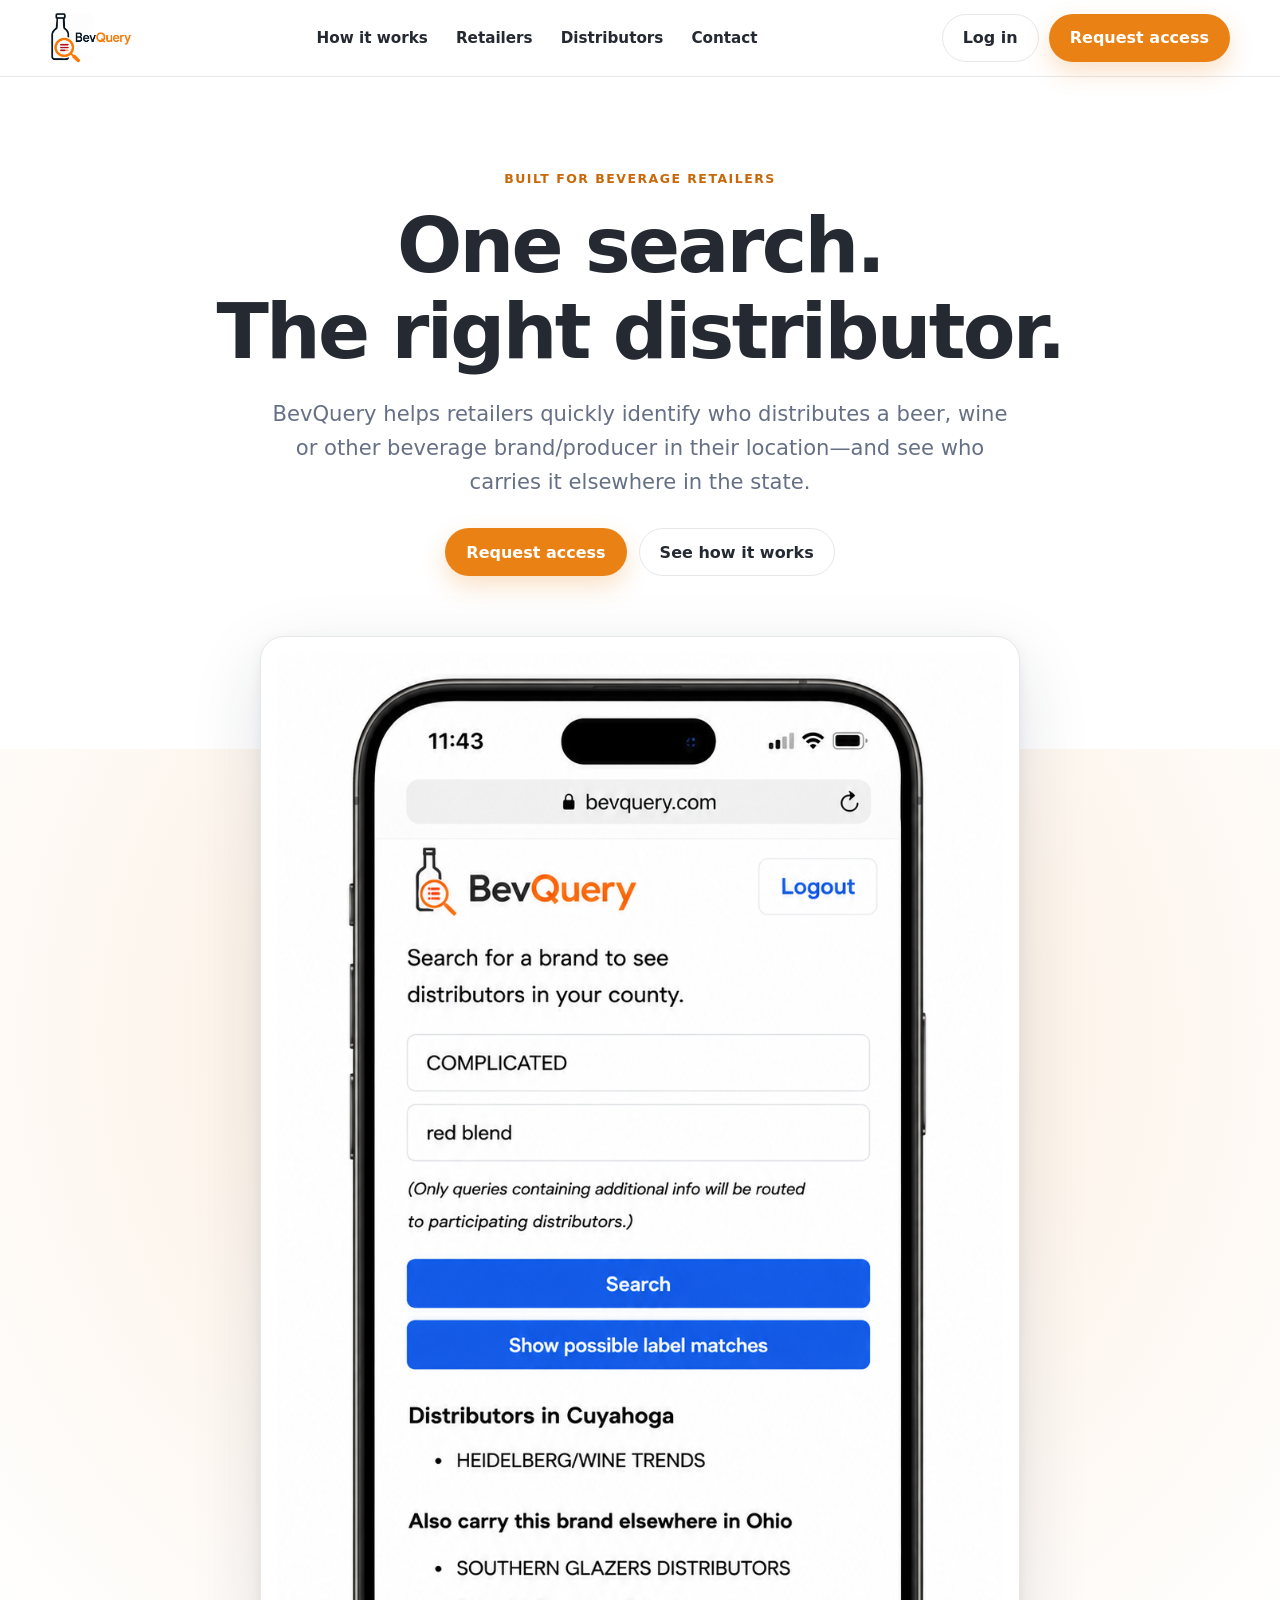
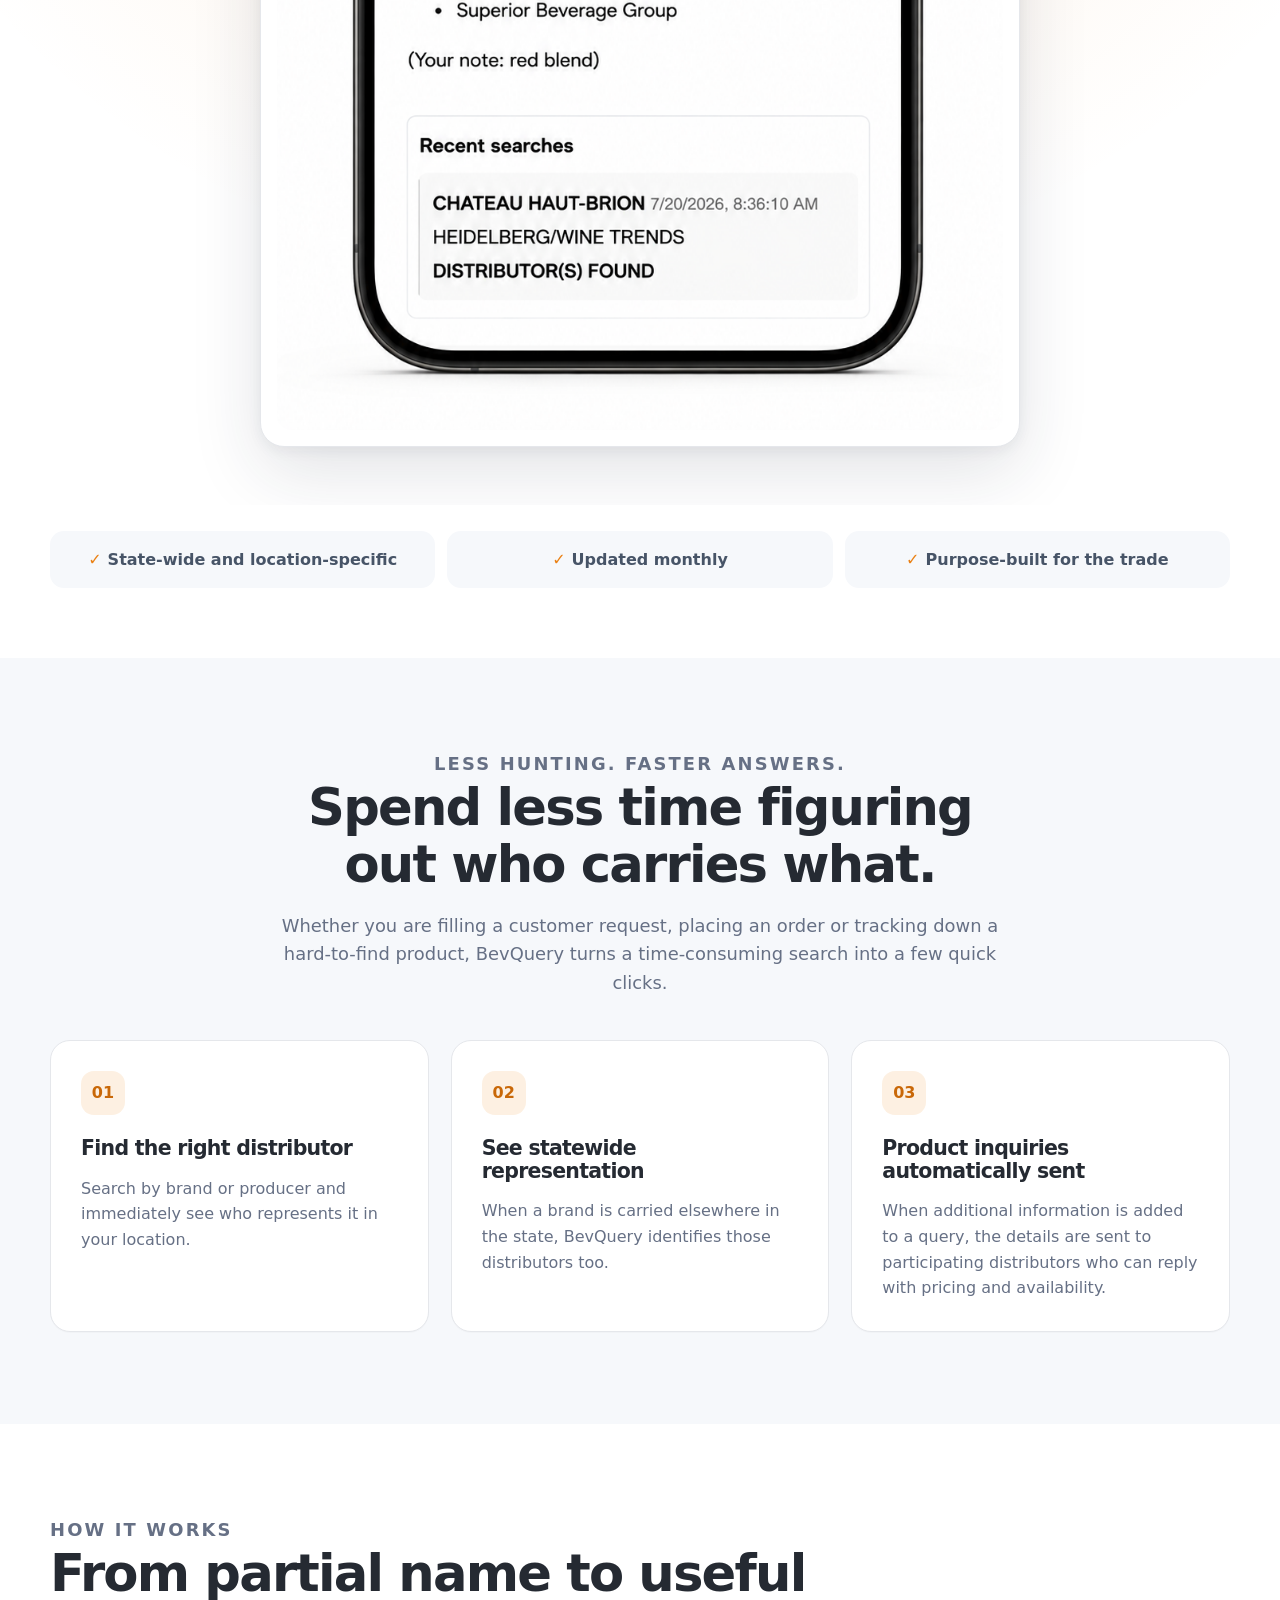
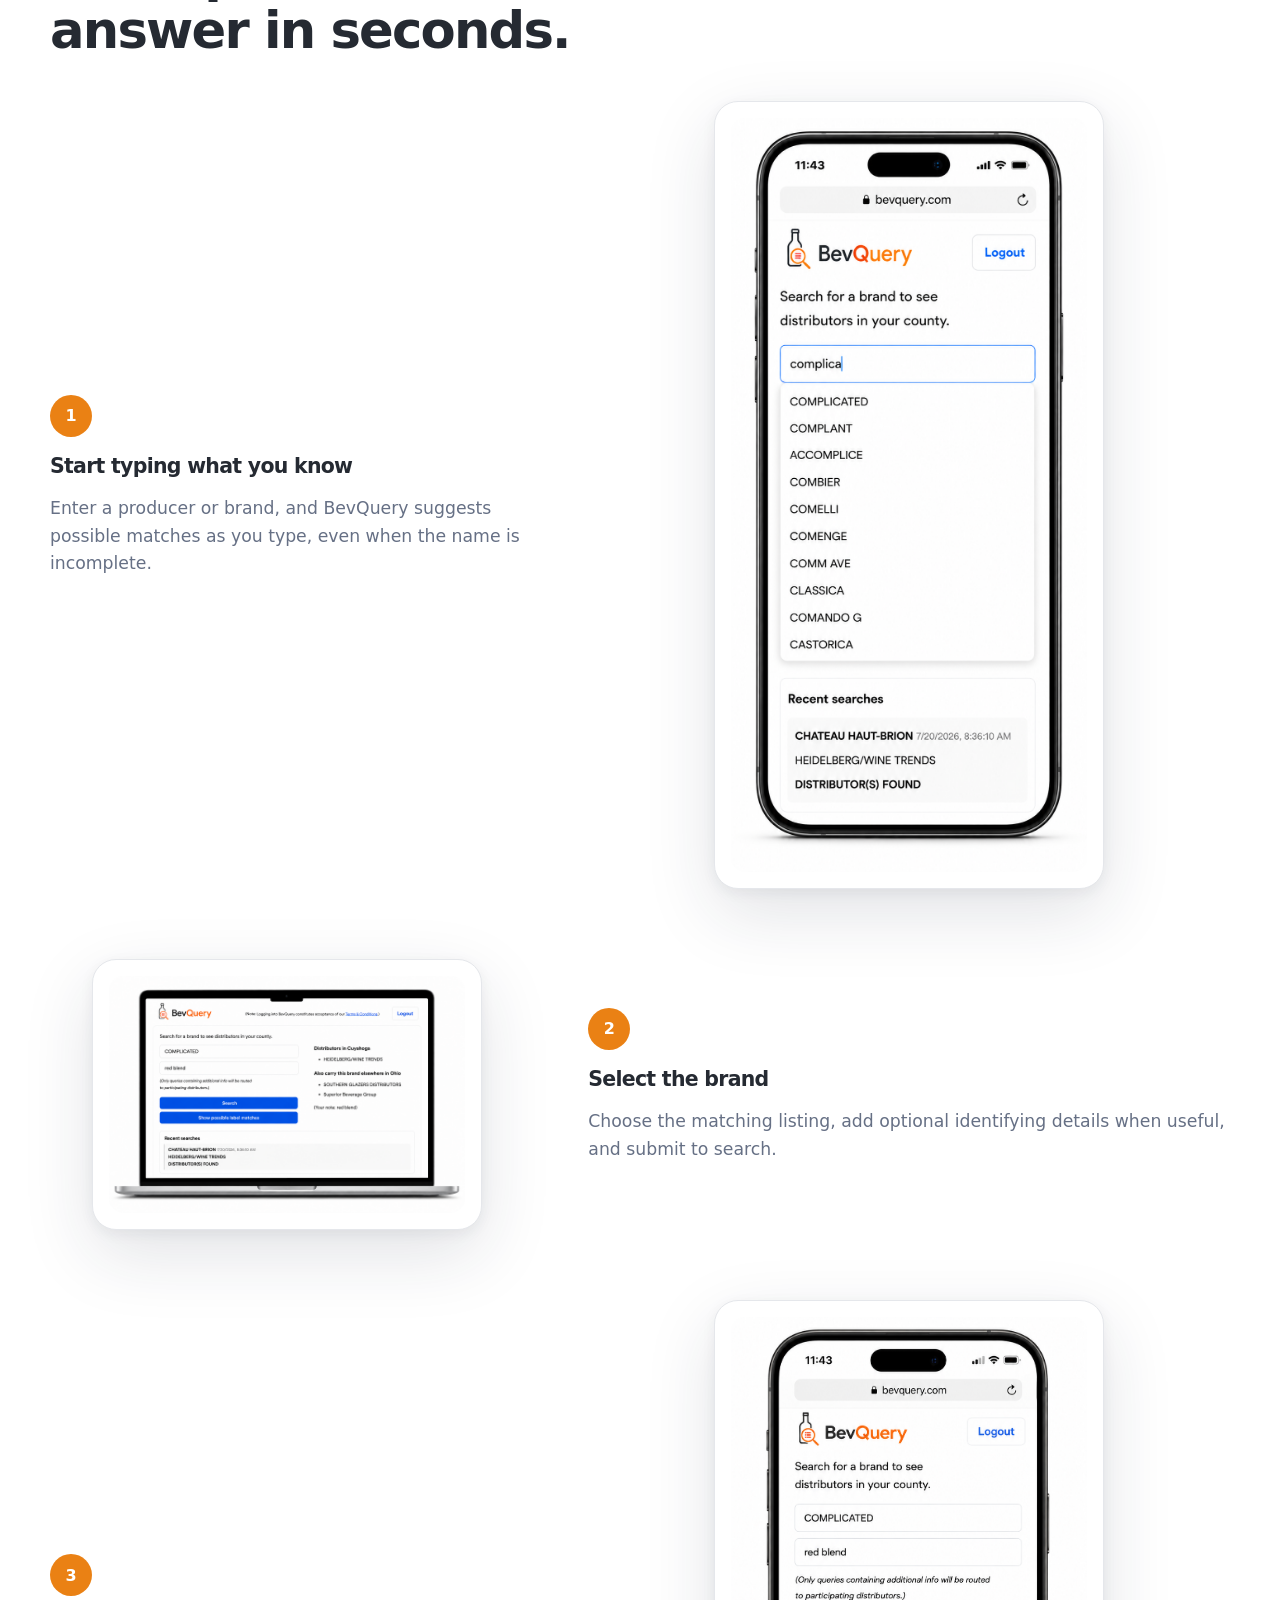
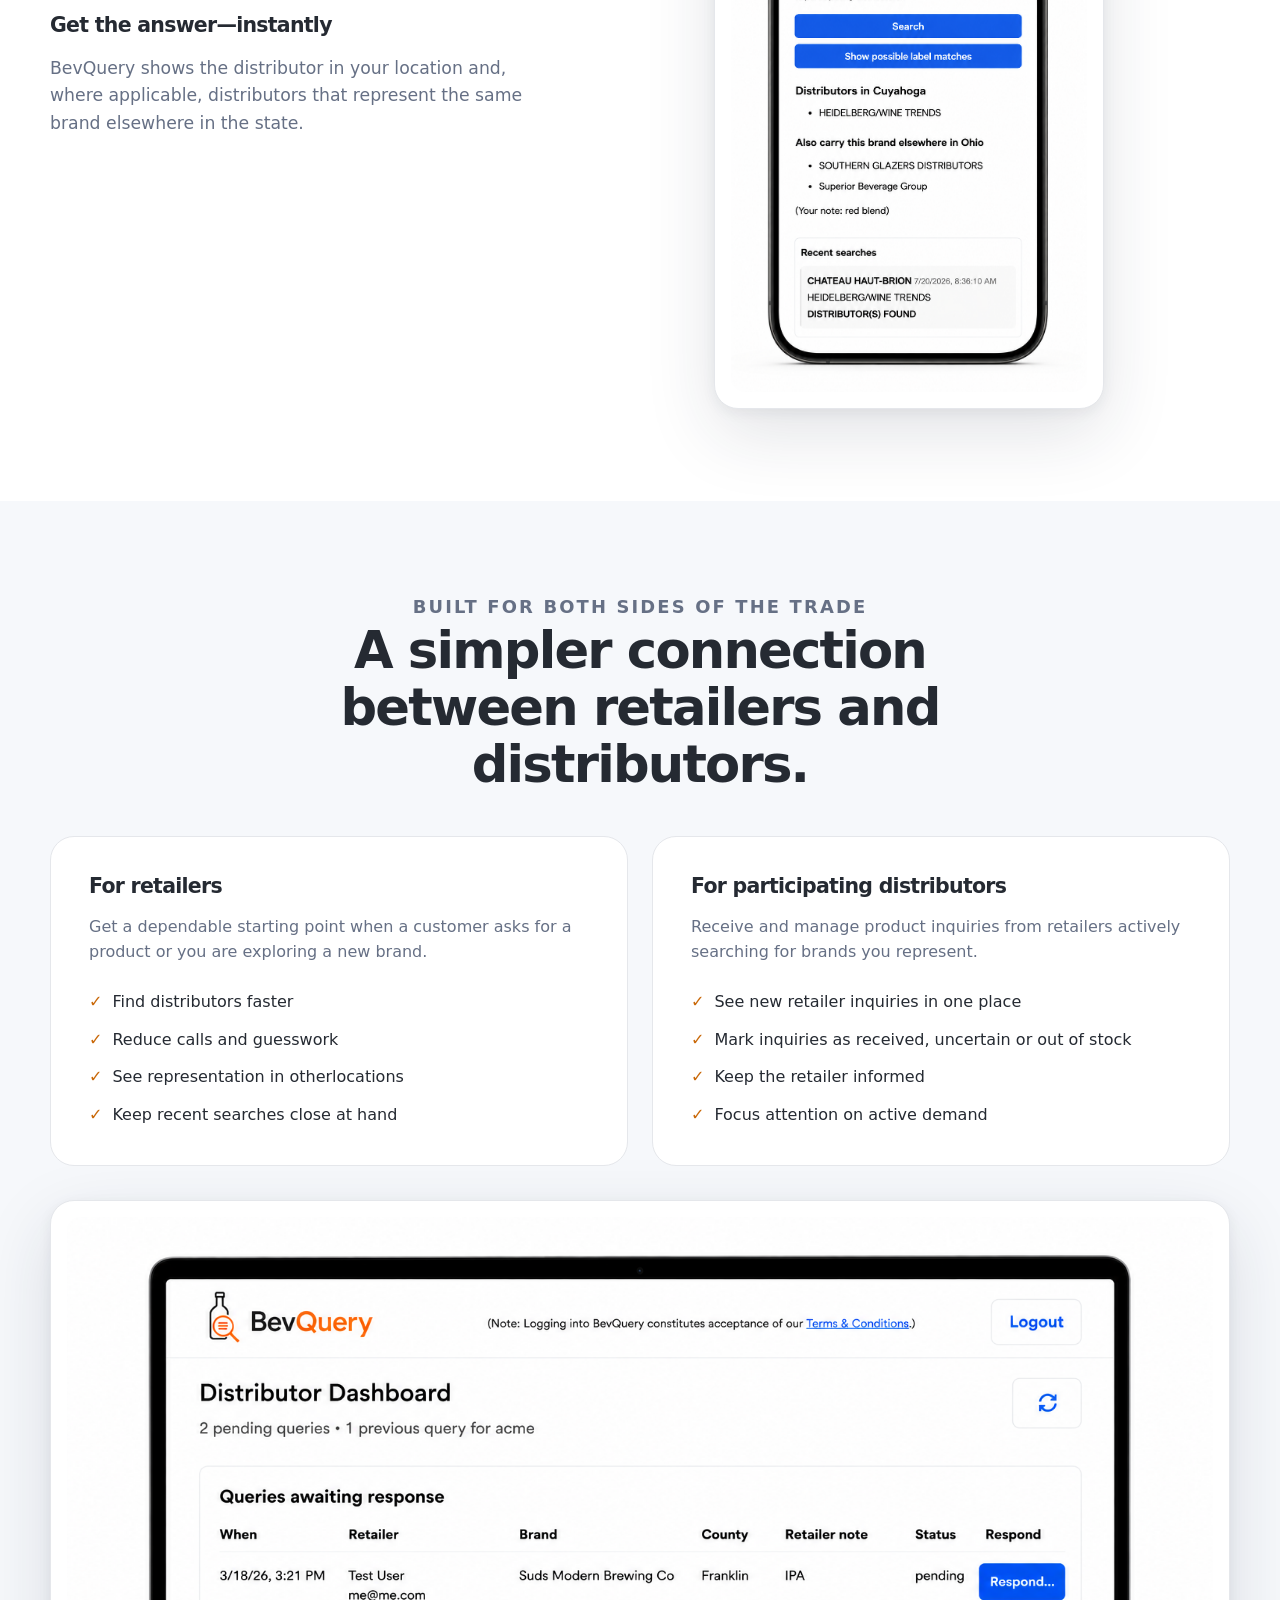
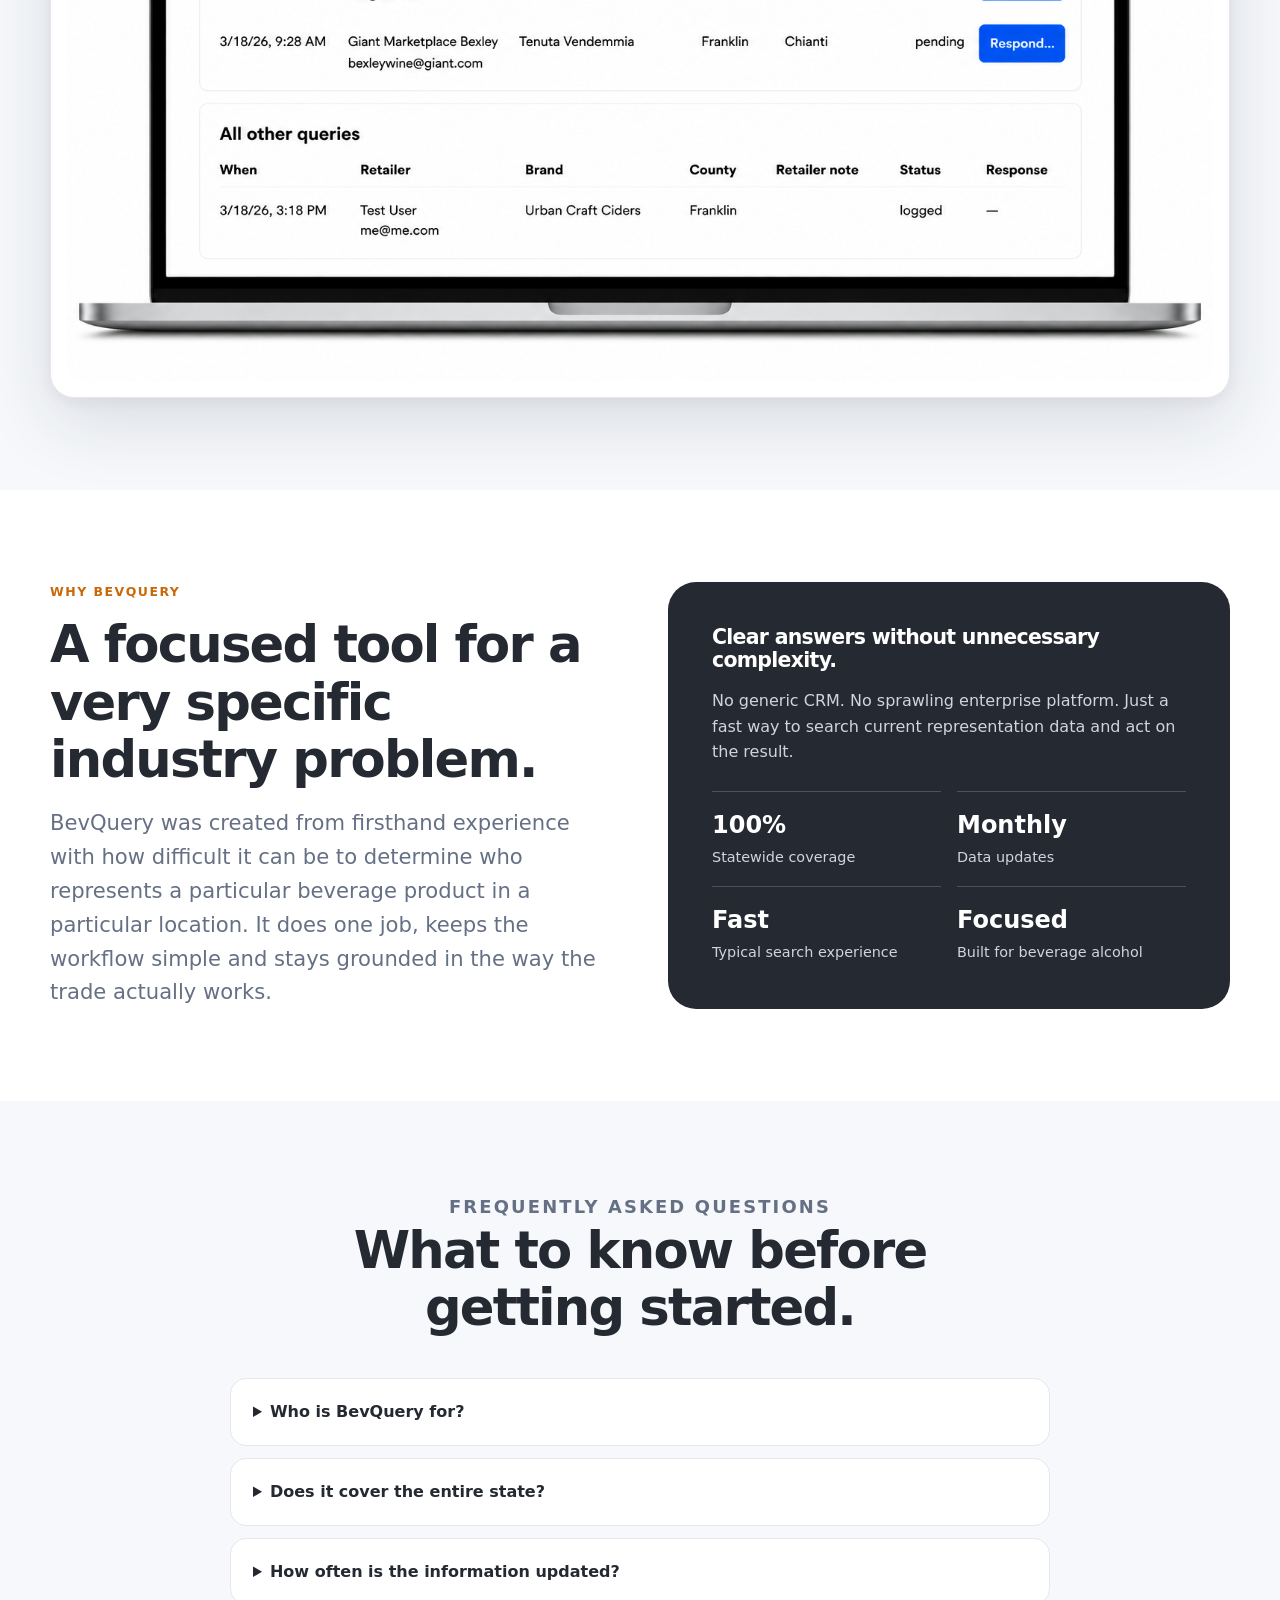
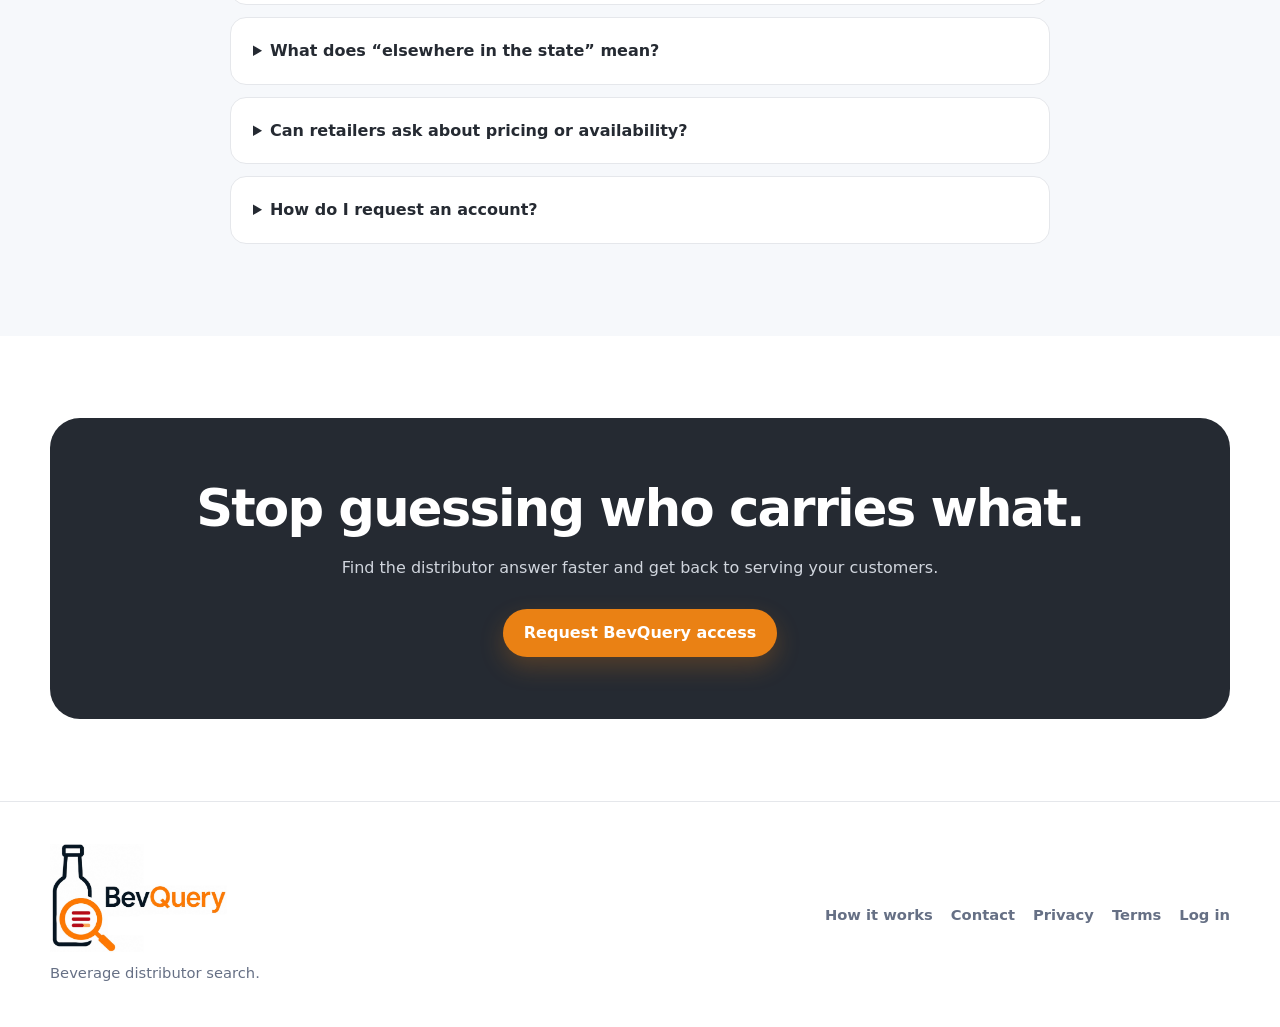
==== index.html @ 9de92e2f "Update index.html" ====
<!doctype html>
<html lang="en">
<head>
  <meta charset="utf-8">
  <meta name="viewport" content="width=device-width, initial-scale=1">
  <title>BevQuery | Find Beverage Distributors Fast</title>
  <meta name="description" content="BevQuery helps beverage retailers identify distributors for alcohol beverage products in their location—and see who carries the brand elsewhere in the state.">
  <meta property="og:title" content="BevQuery | One search. The right distributor.">
  <meta property="og:description" content="Find the distributor for beer, wine or other brand/producer in seconds.">
  <meta property="og:type" content="website">
  <meta property="og:url" content="https://bevquery.com/">
  <link rel="icon" href="images/logo-mark.png" type="image/svg+xml">
  <link rel="stylesheet" href="styles.css">
</head>
<body>
<a class="skip-link" href="#main">Skip to content</a>
<header class="site-header">
  <div class="container nav">
    <a class="brand" href="index.html" aria-label="BevQuery home"><img src="images/logo-horiz.jpg" alt="BevQuery" style="height:50px; width:auto;"></a>
    <nav class="nav-links" aria-label="Primary navigation">
      <a href="#how-it-works">How it works</a>
      <a href="#retailers">Retailers</a>
      <a href="#distributors">Distributors</a>
      <a href="contact.html">Contact</a>
    </nav>
    <div class="nav-cta">
      <a class="button button-secondary" href="https://bevquery.github.io/bevquery-app/">Log in</a>
      <a class="button button-primary" href="contact.html">Request access</a>
    </div>
  </div>
</header>

<main id="main">
  <section class="hero">
    <div class="container">
      <div class="hero-copy">
        <p class="eyebrow">Built for beverage retailers</p>
        <h1>One search.<br>The right distributor.</h1>
        <p class="lead">BevQuery helps retailers quickly identify who distributes a beer, wine or other beverage brand/producer in their location—and see who carries it elsewhere in the state.</p>
        <div class="hero-actions">
          <a class="button button-primary" href="contact.html">Request access</a>
          <a class="button button-secondary" href="#how-it-works">See how it works</a>
        </div>
      </div>
      <div class="hero-visual">
        <div class="product-frame hero-frame">
          <img src="images/search-results.png" alt="BevQuery search results showing the distributor for a brand in the user's location and distributors carrying the brand elsewhere in the state.">
        </div>
      </div>
    </div>
  </section>

  <section class="trust-strip" aria-label="Product facts">
    <div class="container trust-grid">
      <div class="trust-item"><span>✓</span>State-wide and location-specific</div>
      <div class="trust-item"><span>✓</span>Updated monthly</div>
      <div class="trust-item"><span>✓</span>Purpose-built for the trade</div>
    </div>
  </section>

  <section class="section section-soft">
    <div class="container">
      <div class="section-heading center">
        <p class="eyebrow">Less hunting. Faster answers.</p>
        <h2>Spend less time figuring out who carries what.</h2>
        <p>Whether you are filling a customer request, placing an order or tracking down a hard-to-find product, BevQuery turns a time-consuming search into a few quick clicks.</p>
      </div>
      <div class="card-grid">
        <article class="card"><div class="icon">01</div><h3>Find the right distributor</h3><p>Search by brand or producer and immediately see who represents it in your location.</p></article>
        <article class="card"><div class="icon">02</div><h3>See statewide representation</h3><p>When a brand is carried elsewhere in the state, BevQuery identifies those distributors too.</p></article>
        <article class="card"><div class="icon">03</div><h3>Product inquiries automatically sent</h3><p>When additional information is added to a query, the details are sent to participating distributors who can reply with pricing and availability.</p></article>
      </div>
    </div>
  </section>

  <section class="section" id="how-it-works">
    <div class="container">
      <div class="section-heading">
        <p class="eyebrow">How it works</p>
        <h2>From partial name to useful answer in seconds.</h2>
      </div>
      <div class="steps">
        <article class="step">
          <div class="step-copy"><div class="step-number">1</div><h3>Start typing what you know</h3><p>Enter a producer or brand, and BevQuery suggests possible matches as you type, even when the name is incomplete.</p></div>
          <div class="step-media"><div class="product-frame portrait"><img src="images/autocomplete.png" alt="BevQuery provides multiples suggestions - even for a partially entered brand name"></div></div>
        </article>
        <article class="step">
          <div class="step-copy"><div class="step-number">2</div><h3>Select the brand</h3><p>Choose the matching listing, add optional identifying details when useful, and submit to search.</p></div>
          <div class="step-media"><div class="product-frame portrait"><img src="images/search-home.png" alt="BevQuery brand search screen with recent searches"></div></div>
        </article>
        <article class="step">
          <div class="step-copy"><div class="step-number">3</div><h3>Get the answer—instantly</h3><p>BevQuery shows the distributor in your location and, where applicable, distributors that represent the same brand elsewhere in the state.</p></div>
          <div class="step-media"><div class="product-frame portrait"><img src="images/search-results.png" alt="BevQuery results showing local and statewide distributor representation"></div></div>
        </article>
      </div>
    </div>
  </section>

  <section class="section section-soft" id="retailers">
    <div class="container">
      <div class="section-heading center"><p class="eyebrow">Built for both sides of the trade</p><h2>A simpler connection between retailers and distributors.</h2></div>
      <div class="audience-grid">
        <article class="audience"><h3>For retailers</h3><p>Get a dependable starting point when a customer asks for a product or you are exploring a new brand.</p><ul class="check-list"><li>Find distributors faster</li><li>Reduce calls and guesswork</li><li>See representation in otherlocations</li><li>Keep recent searches close at hand</li></ul></article>
        <article class="audience" id="distributors"><h3>For participating distributors</h3><p>Receive and manage product inquiries from retailers actively searching for brands you represent.</p><ul class="check-list"><li>See new retailer inquiries in one place</li><li>Mark inquiries as received, uncertain or out of stock</li><li>Keep the retailer informed</li><li>Focus attention on active demand</li></ul></article>
      </div>
      <div class="dashboard-wrap"><div class="product-frame"><img src="images/distributor-dashboard.png" alt="BevQuery distributor dashboard showing pending retailer inquiries and response buttons"></div></div>
    </div>
  </section>

  <section class="section">
    <div class="container about">
      <div><p class="eyebrow">Why BevQuery</p><h2>A focused tool for a very specific industry problem.</h2><p class="lead" style="margin:0; text-align:left;">BevQuery was created from firsthand experience with how difficult it can be to determine who represents a particular beverage product in a particular location. It does one job, keeps the workflow simple and stays grounded in the way the trade actually works.</p></div>
      <div class="about-panel"><h3>Clear answers without unnecessary complexity.</h3><p>No generic CRM. No sprawling enterprise platform. Just a fast way to search current representation data and act on the result.</p><div class="about-facts"><div class="fact"><strong>100%</strong><span>Statewide coverage</span></div><div class="fact"><strong>Monthly</strong><span>Data updates</span></div><div class="fact"><strong>Fast</strong><span>Typical search experience</span></div><div class="fact"><strong>Focused</strong><span>Built for beverage alcohol</span></div></div></div>
    </div>
  </section>

  <section class="section section-soft">
    <div class="narrow">
      <div class="section-heading center"><p class="eyebrow">Frequently asked questions</p><h2>What to know before getting started.</h2></div>
      <div class="faq">
        <details><summary>Who is BevQuery for?</summary><p>BevQuery is designed for licensed beverage retailers and participating distributors.</p></details>
        <details><summary>Does it cover the entire state?</summary><p>Yes. BevQuery provides statewide coverage.</p></details>
        <details><summary>How often is the information updated?</summary><p>The representation data is updated monthly.</p></details>
        <details><summary>What does “elsewhere in the state” mean?</summary><p>When a brand is not represented by the same distributor statewide, BevQuery can show distributors that carry it in other parts of the state. This is representation information—not distributor contact information or a list of other brands they carry.</p></details>
        <details><summary>Can retailers ask about pricing or availability?</summary><p>When retailers submit additional information about the product they're looking for, BevQuery automatically submits that request to participating distributors. The distributor can then review and respond from their dashboard with pricing and availability information.</p></details>
        <details><summary>How do I request an account?</summary><p>Use the contact page to tell us about your business and request access.</p></details>
      </div>
    </div>
  </section>

  <section class="cta-band">
    <div class="container cta-inner">
      <h2>Stop guessing who carries what.</h2>
      <p>Find the distributor answer faster and get back to serving your customers.</p>
      <a class="button button-primary" href="contact.html">Request BevQuery access</a>
    </div>
  </section>
</main>

<footer class="site-footer">
  <div class="container footer-grid">
    <div class="footer-brand"><img src="images/logo-horiz.jpg" alt="BevQuery"><p>Beverage distributor search.</p></div>
    <nav class="footer-links" aria-label="Footer navigation"><a href="#how-it-works">How it works</a><a href="contact.html">Contact</a><a href="privacy.html">Privacy</a><a href="terms.html">Terms</a><a href="https://bevquery.github.io/bevquery-app/">Log in</a></nav>
  </div>
</footer>
</body>
</html>
---- styles.css ----
:root {
  --orange: #ea8114;
  --orange-dark: #c96808;
  --ink: #252a32;
  --muted: #667085;
  --line: #e5e7eb;
  --soft: #f6f8fb;
  --white: #ffffff;
  --shadow: 0 24px 70px rgba(30, 41, 59, 0.13), 0 4px 14px rgba(30, 41, 59, 0.06);
  --shadow-small: 0 14px 36px rgba(30, 41, 59, 0.09);
  --radius: 24px;
  --max: 1180px;
}

* { box-sizing: border-box; }
html { scroll-behavior: smooth; }
body {
  margin: 0;
  color: var(--ink);
  background: var(--white);
  font-family: Inter, ui-sans-serif, system-ui, -apple-system, BlinkMacSystemFont, "Segoe UI", sans-serif;
  line-height: 1.6;
  -webkit-font-smoothing: antialiased;
}
img { max-width: 100%; display: block; }
a { color: inherit; }
.container { width: min(calc(100% - 40px), var(--max)); margin-inline: auto; }
.narrow { width: min(calc(100% - 40px), 820px); margin-inline: auto; }

.skip-link { position: absolute; left: -9999px; top: 8px; z-index: 999; }
.skip-link:focus { left: 12px; background: #fff; padding: 10px 14px; border-radius: 8px; }

.site-header {
  position: sticky;
  top: 0;
  z-index: 20;
  background: rgba(255,255,255,.92);
  border-bottom: 1px solid rgba(229,231,235,.9);
  backdrop-filter: blur(12px);
}
.nav { min-height: 76px; display: flex; align-items: center; justify-content: space-between; gap: 24px; }
.brand img { width: 205px; height: auto; }
.nav-links { display: flex; align-items: center; gap: 28px; }
.nav-links a { text-decoration: none; font-weight: 650; font-size: .95rem; }
.nav-links a:hover { color: var(--orange-dark); }
.nav-cta { display: flex; gap: 10px; align-items: center; }

.button {
  display: inline-flex;
  align-items: center;
  justify-content: center;
  gap: 8px;
  min-height: 48px;
  padding: 0 20px;
  border-radius: 999px;
  text-decoration: none;
  font-weight: 750;
  border: 1px solid transparent;
  transition: transform .18s ease, box-shadow .18s ease, background .18s ease;
}
.button:hover { transform: translateY(-1px); }
.button-primary { background: var(--orange); color: #fff; box-shadow: 0 10px 24px rgba(234,129,20,.24); }
.button-primary:hover { background: var(--orange-dark); }
.button-secondary { background: #fff; border-color: var(--line); color: var(--ink); }
.button-secondary:hover { box-shadow: var(--shadow-small); }

.hero { padding: 92px 0 58px; overflow: hidden; }
.hero-copy { max-width: 850px; margin: 0 auto; text-align: center; }
.eyebrow { margin: 0 0 14px; color: var(--orange-dark); text-transform: uppercase; letter-spacing: .12em; font-weight: 800; font-size: .78rem; }
h1, h2, h3 { line-height: 1.12; letter-spacing: -.035em; margin-top: 0; }
h1 { font-size: clamp(2.7rem, 6vw, 5.25rem); margin-bottom: 22px; }
h2 { font-size: clamp(2rem, 4vw, 3.3rem); margin-bottom: 18px; }
h3 { font-size: 1.28rem; margin-bottom: 10px; }
.lead { font-size: clamp(1.08rem, 2vw, 1.32rem); color: var(--muted); max-width: 760px; margin: 0 auto 30px; }
.hero-actions { display: flex; justify-content: center; gap: 12px; flex-wrap: wrap; }

.hero-visual { margin-top: 60px; position: relative; }
.hero-visual::before {
  content: "";
  position: absolute;
  inset: 8% -8% -10%;
  z-index: -1;
  background: radial-gradient(circle at 50% 20%, rgba(234,129,20,.16), rgba(246,248,251,0) 65%);
}
.product-frame {
  background: #fff;
  border: 1px solid var(--line);
  border-radius: var(--radius);
  padding: 16px;
  box-shadow: var(--shadow);
}
.product-frame img { width: 100%; border-radius: 15px; }
.hero-frame { max-width: 760px; margin: 0 auto; }

.trust-strip { padding: 26px 0 70px; }
.trust-grid { display: grid; grid-template-columns: repeat(3,1fr); gap: 12px; }
.trust-item { text-align: center; font-weight: 750; color: #475467; padding: 16px; border-radius: 14px; background: var(--soft); }
.trust-item span { color: var(--orange); margin-right: 6px; }

.section { padding: 92px 0; }
.section-soft { background: var(--soft); }
.section-heading { max-width: 760px; margin-bottom: 42px; }
.section-heading.center { text-align: center; margin-inline: auto; }
.section-heading p { color: var(--muted); font-size: 1.12rem; margin-bottom: 0; }

.card-grid { display: grid; grid-template-columns: repeat(3,1fr); gap: 22px; }
.card { background: #fff; border: 1px solid var(--line); border-radius: 20px; padding: 30px; box-shadow: 0 1px 0 rgba(16,24,40,.02); }
.card p { color: var(--muted); margin-bottom: 0; }
.icon { width: 44px; height: 44px; border-radius: 13px; display: grid; place-items: center; background: rgba(234,129,20,.12); color: var(--orange-dark); font-weight: 850; margin-bottom: 22px; }

.steps { display: grid; gap: 70px; }
.step { display: grid; grid-template-columns: .85fr 1.15fr; gap: 64px; align-items: center; }
.step:nth-child(even) .step-copy { order: 2; }
.step:nth-child(even) .step-media { order: 1; }
.step-number { display: inline-grid; place-items: center; width: 42px; height: 42px; border-radius: 50%; background: var(--orange); color: #fff; font-weight: 850; margin-bottom: 18px; }
.step-copy p { color: var(--muted); font-size: 1.08rem; }
.step-media .product-frame { max-width: 500px; margin-inline: auto; }
.step-media .portrait { max-width: 390px; }

.audience-grid { display: grid; grid-template-columns: 1fr 1fr; gap: 24px; }
.audience { border-radius: 24px; padding: 38px; background: #fff; border: 1px solid var(--line); }
.audience p { color: var(--muted); }
.check-list { list-style: none; padding: 0; margin: 24px 0 0; display: grid; gap: 12px; }
.check-list li { display: flex; gap: 10px; align-items: flex-start; }
.check-list li::before { content: "✓"; color: var(--orange-dark); font-weight: 900; }
.dashboard-wrap { margin-top: 34px; }

.about { display: grid; grid-template-columns: 1fr 1fr; gap: 56px; align-items: center; }
.about-panel { background: var(--ink); color: #fff; border-radius: 28px; padding: 44px; }
.about-panel p { color: #d0d5dd; }
.about-facts { display: grid; grid-template-columns: 1fr 1fr; gap: 16px; margin-top: 26px; }
.fact { border-top: 1px solid rgba(255,255,255,.18); padding-top: 14px; }
.fact strong { display: block; font-size: 1.5rem; color: #fff; }
.fact span { color: #d0d5dd; font-size: .9rem; }

.faq { display: grid; gap: 12px; }
details { border: 1px solid var(--line); border-radius: 16px; padding: 20px 22px; background: #fff; }
summary { cursor: pointer; font-weight: 800; }
details p { color: var(--muted); margin: 14px 0 0; }

.cta-band { padding: 82px 0; }
.cta-inner { border-radius: 30px; background: var(--ink); color: #fff; padding: 62px 34px; text-align: center; }
.cta-inner p { color: #d0d5dd; max-width: 650px; margin: 0 auto 28px; }

.site-footer { padding: 42px 0; border-top: 1px solid var(--line); }
.footer-grid { display: grid; grid-template-columns: 1fr auto; gap: 30px; align-items: center; }
.footer-brand img { width: 180px; }
.footer-brand p { color: var(--muted); margin: 8px 0 0; font-size: .92rem; }
.footer-links { display: flex; flex-wrap: wrap; gap: 18px; justify-content: flex-end; }
.footer-links a { color: var(--muted); text-decoration: none; font-weight: 650; font-size: .92rem; }
.footer-links a:hover { color: var(--orange-dark); }

.page-hero { padding: 84px 0 50px; text-align: center; background: var(--soft); }
.page-hero p { max-width: 680px; margin: 0 auto; color: var(--muted); font-size: 1.12rem; }
.prose { padding: 70px 0 100px; }
.prose h2 { font-size: 1.7rem; margin-top: 42px; }
.prose h3 { font-size: 1.18rem; margin-top: 30px; }
.prose p, .prose li { color: #475467; }
.prose a { color: var(--orange-dark); }
.prose .notice { background: #fff7ed; border: 1px solid #fed7aa; border-radius: 14px; padding: 18px; color: #9a3412; }

.contact-layout { display: grid; grid-template-columns: .8fr 1.2fr; gap: 40px; align-items: start; }
.contact-card { border: 1px solid var(--line); border-radius: 22px; padding: 30px; background: #fff; }
.contact-card p { color: var(--muted); }
.contact-card a { color: var(--orange-dark); font-weight: 750; }
form { display: grid; gap: 16px; }
label { font-weight: 750; font-size: .94rem; }
input, textarea, select { width: 100%; margin-top: 7px; border: 1px solid #cfd4dc; border-radius: 12px; padding: 13px 14px; font: inherit; background: #fff; color: var(--ink); }
textarea { min-height: 150px; resize: vertical; }
input:focus, textarea:focus, select:focus { outline: 3px solid rgba(234,129,20,.18); border-color: var(--orange); }
.small { color: var(--muted); font-size: .9rem; }

@media (max-width: 900px) {
  .nav-links { display: none; }
  .trust-grid, .card-grid { grid-template-columns: 1fr; }
  .step, .about, .contact-layout { grid-template-columns: 1fr; gap: 34px; }
  .step:nth-child(even) .step-copy, .step:nth-child(even) .step-media { order: initial; }
  .audience-grid { grid-template-columns: 1fr; }
  .hero { padding-top: 70px; }
}

@media (max-width: 620px) {
  .container, .narrow { width: min(calc(100% - 28px), var(--max)); }
  .site-header .nav { min-height: 66px; }
  .brand img { width: 170px; }
  .nav-cta .button-secondary { display: none; }
  .button { min-height: 44px; padding-inline: 16px; }
  .hero { padding-top: 54px; }
  h1 { font-size: 2.55rem; }
  .section { padding: 70px 0; }
  .trust-strip { padding-bottom: 46px; }
  .product-frame { padding: 9px; border-radius: 18px; }
  .product-frame img { border-radius: 11px; }
  .audience, .card { padding: 24px; }
  .footer-grid { grid-template-columns: 1fr; }
  .footer-links { justify-content: flex-start; }
  .about-facts { grid-template-columns: 1fr; }
}
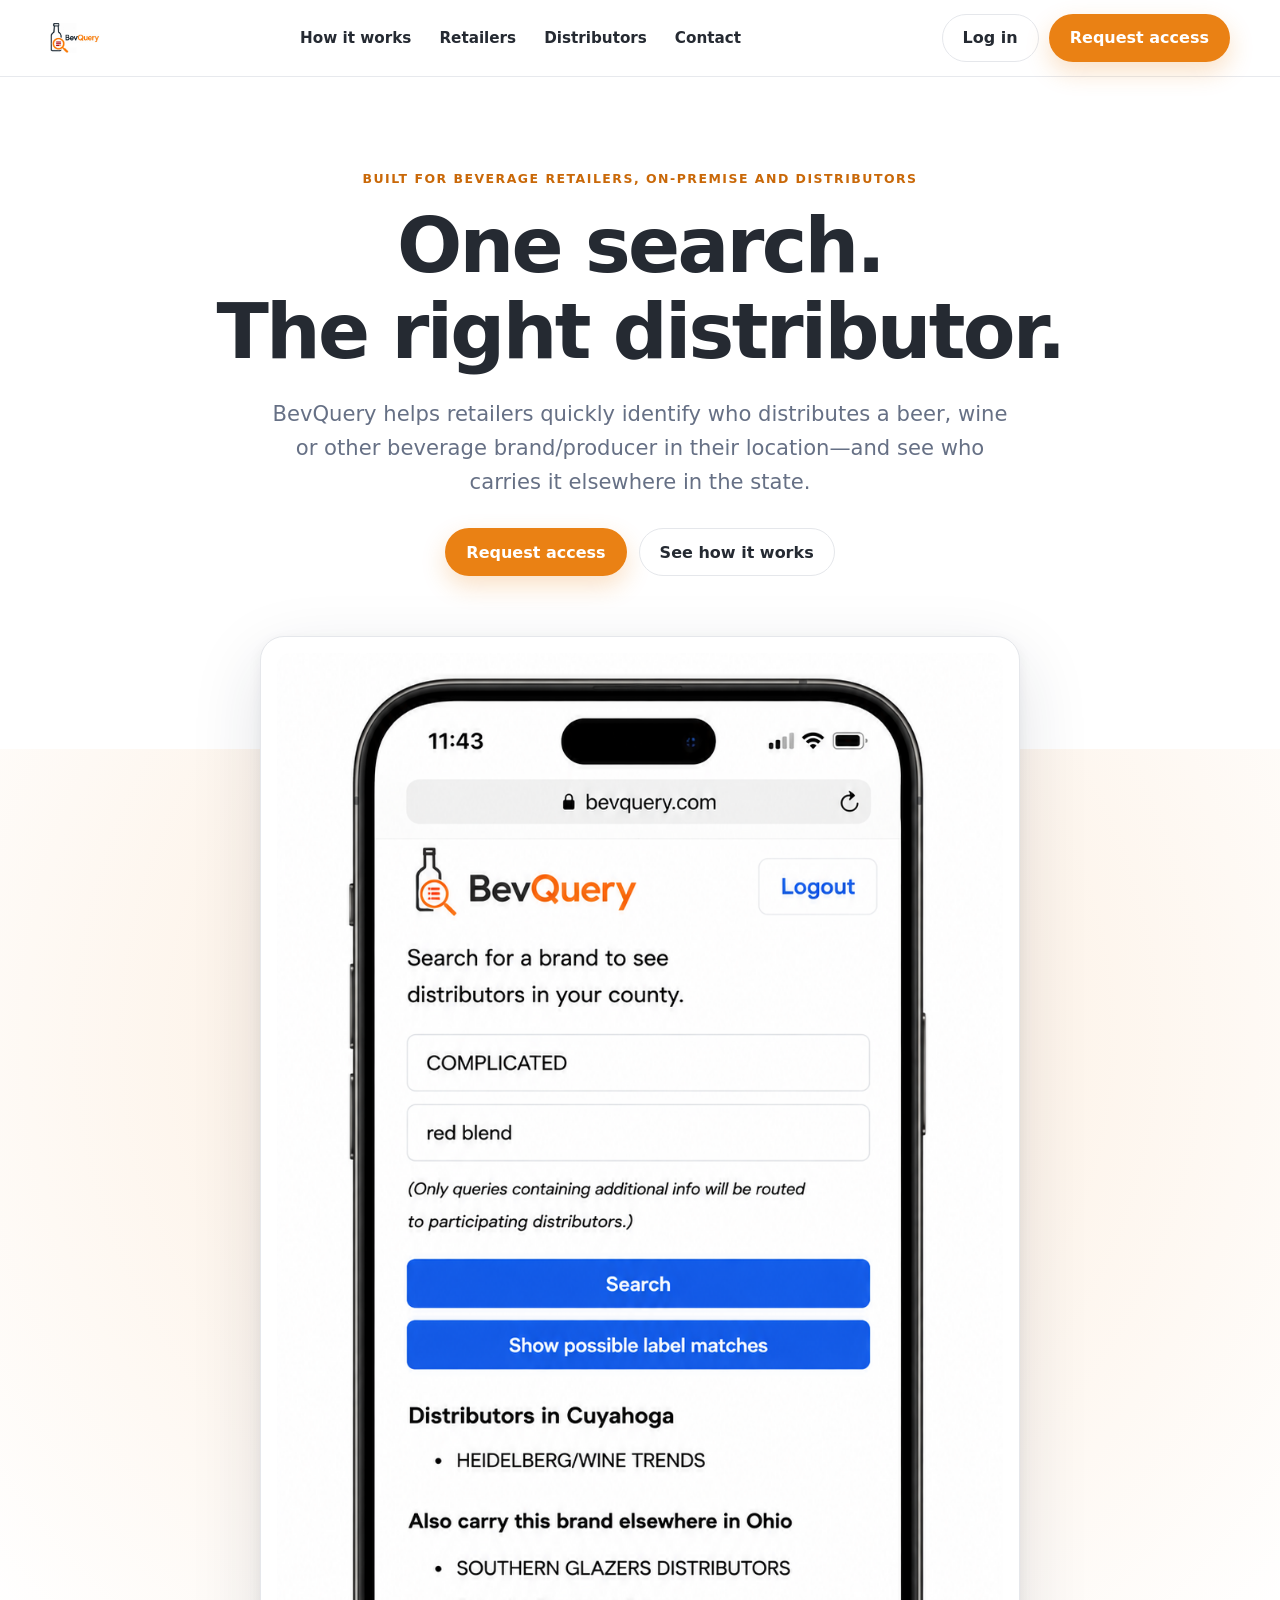
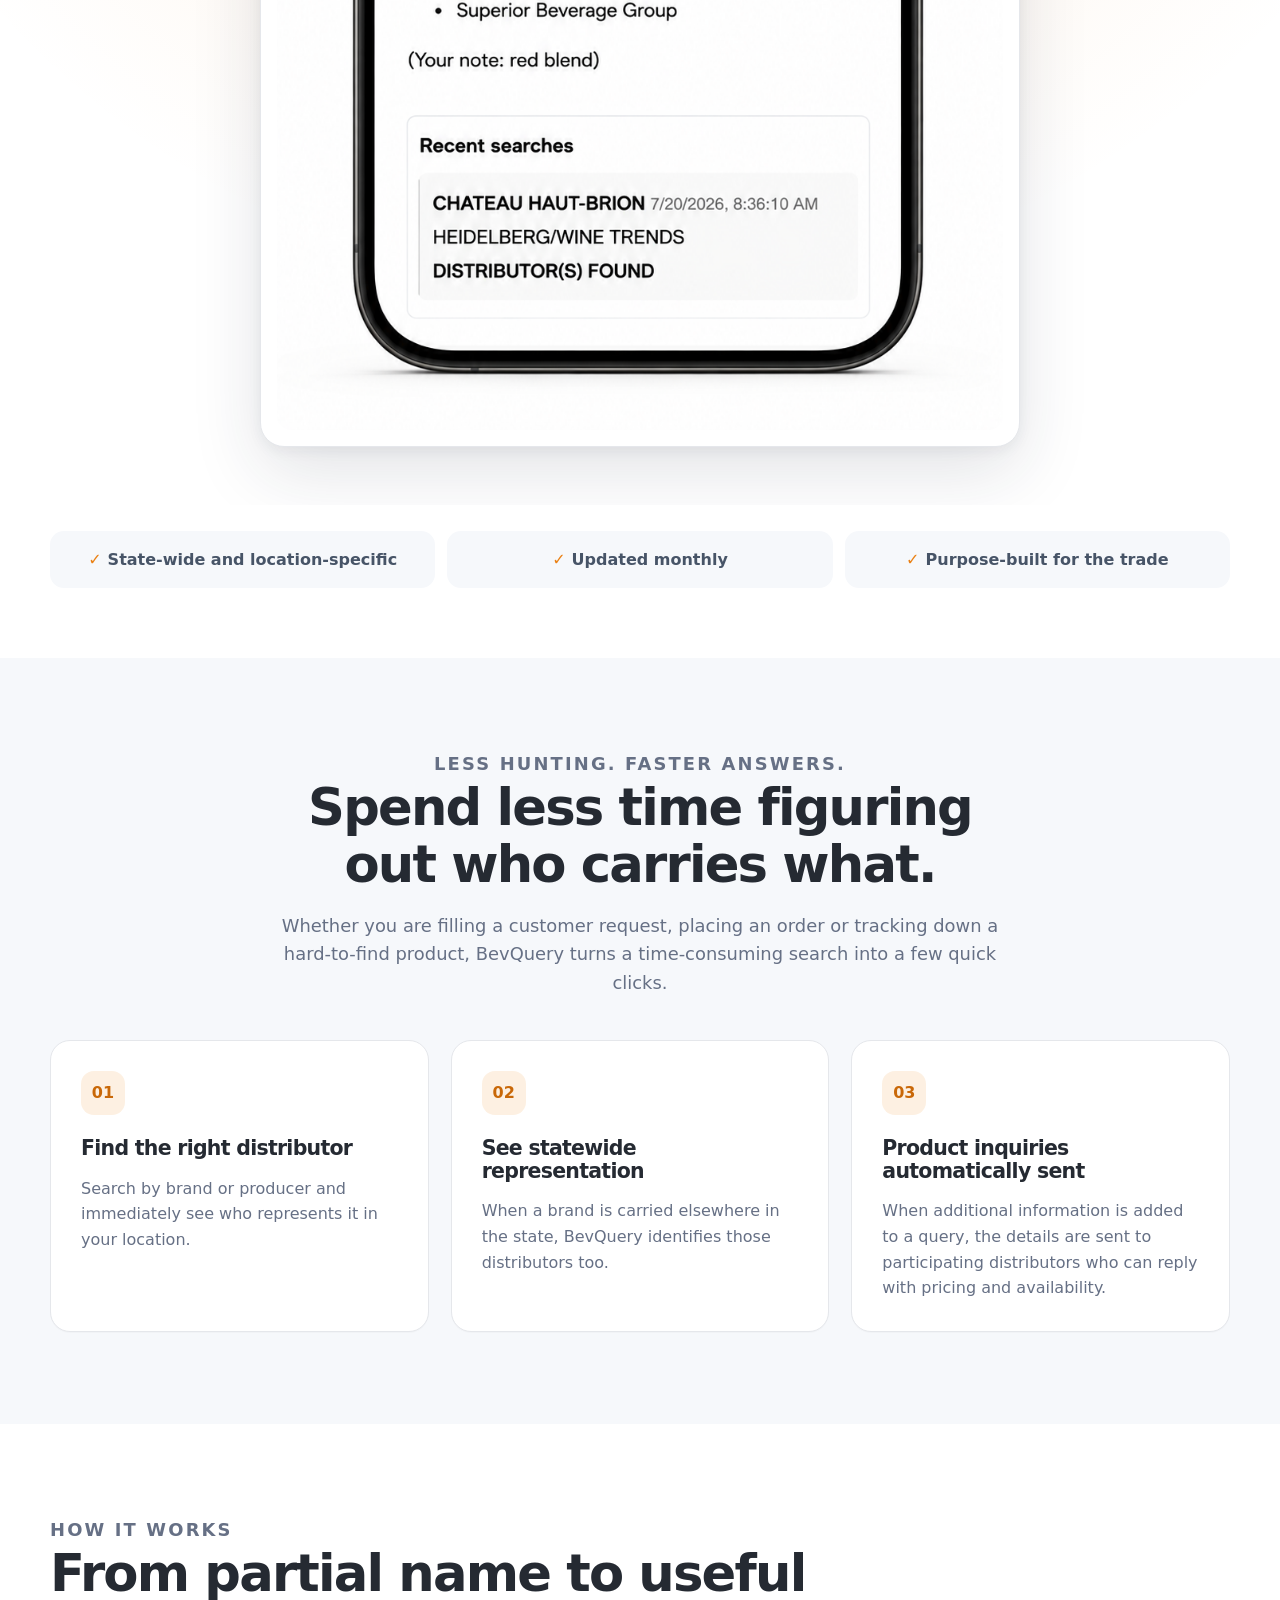
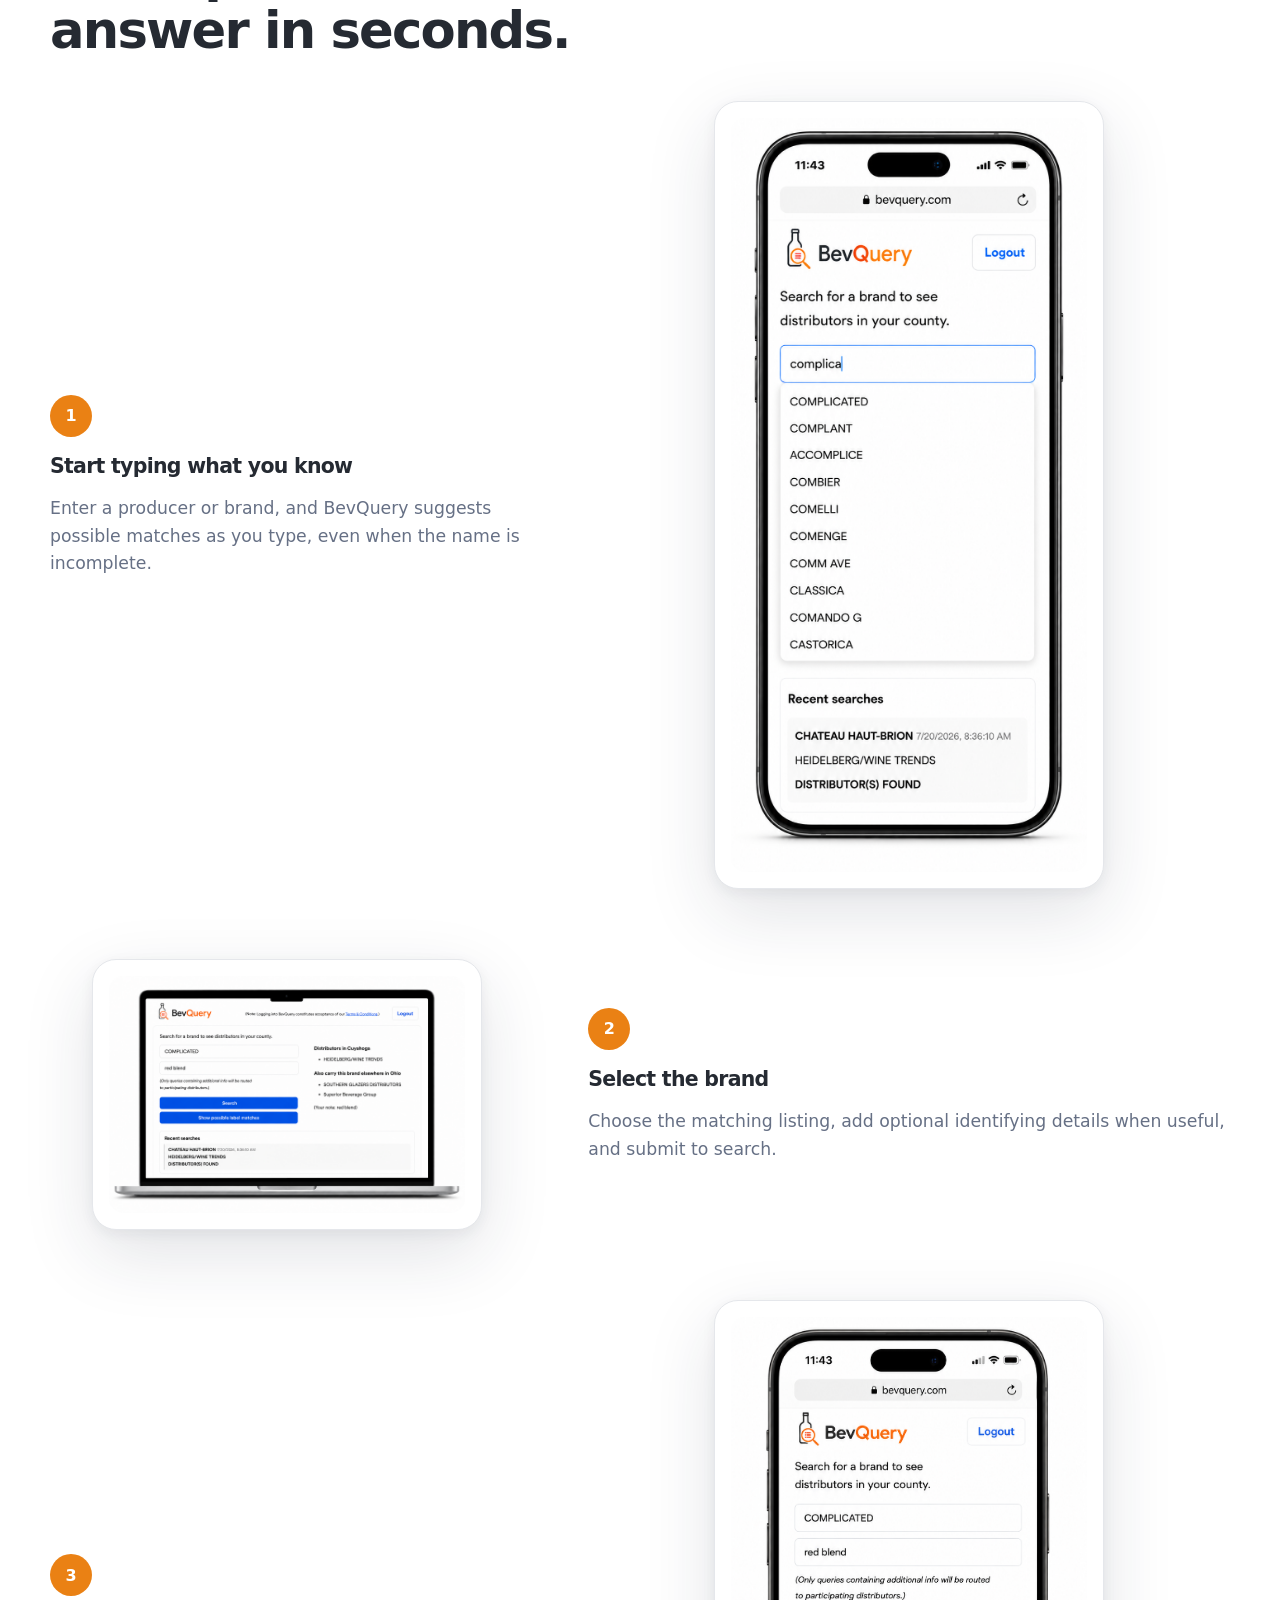
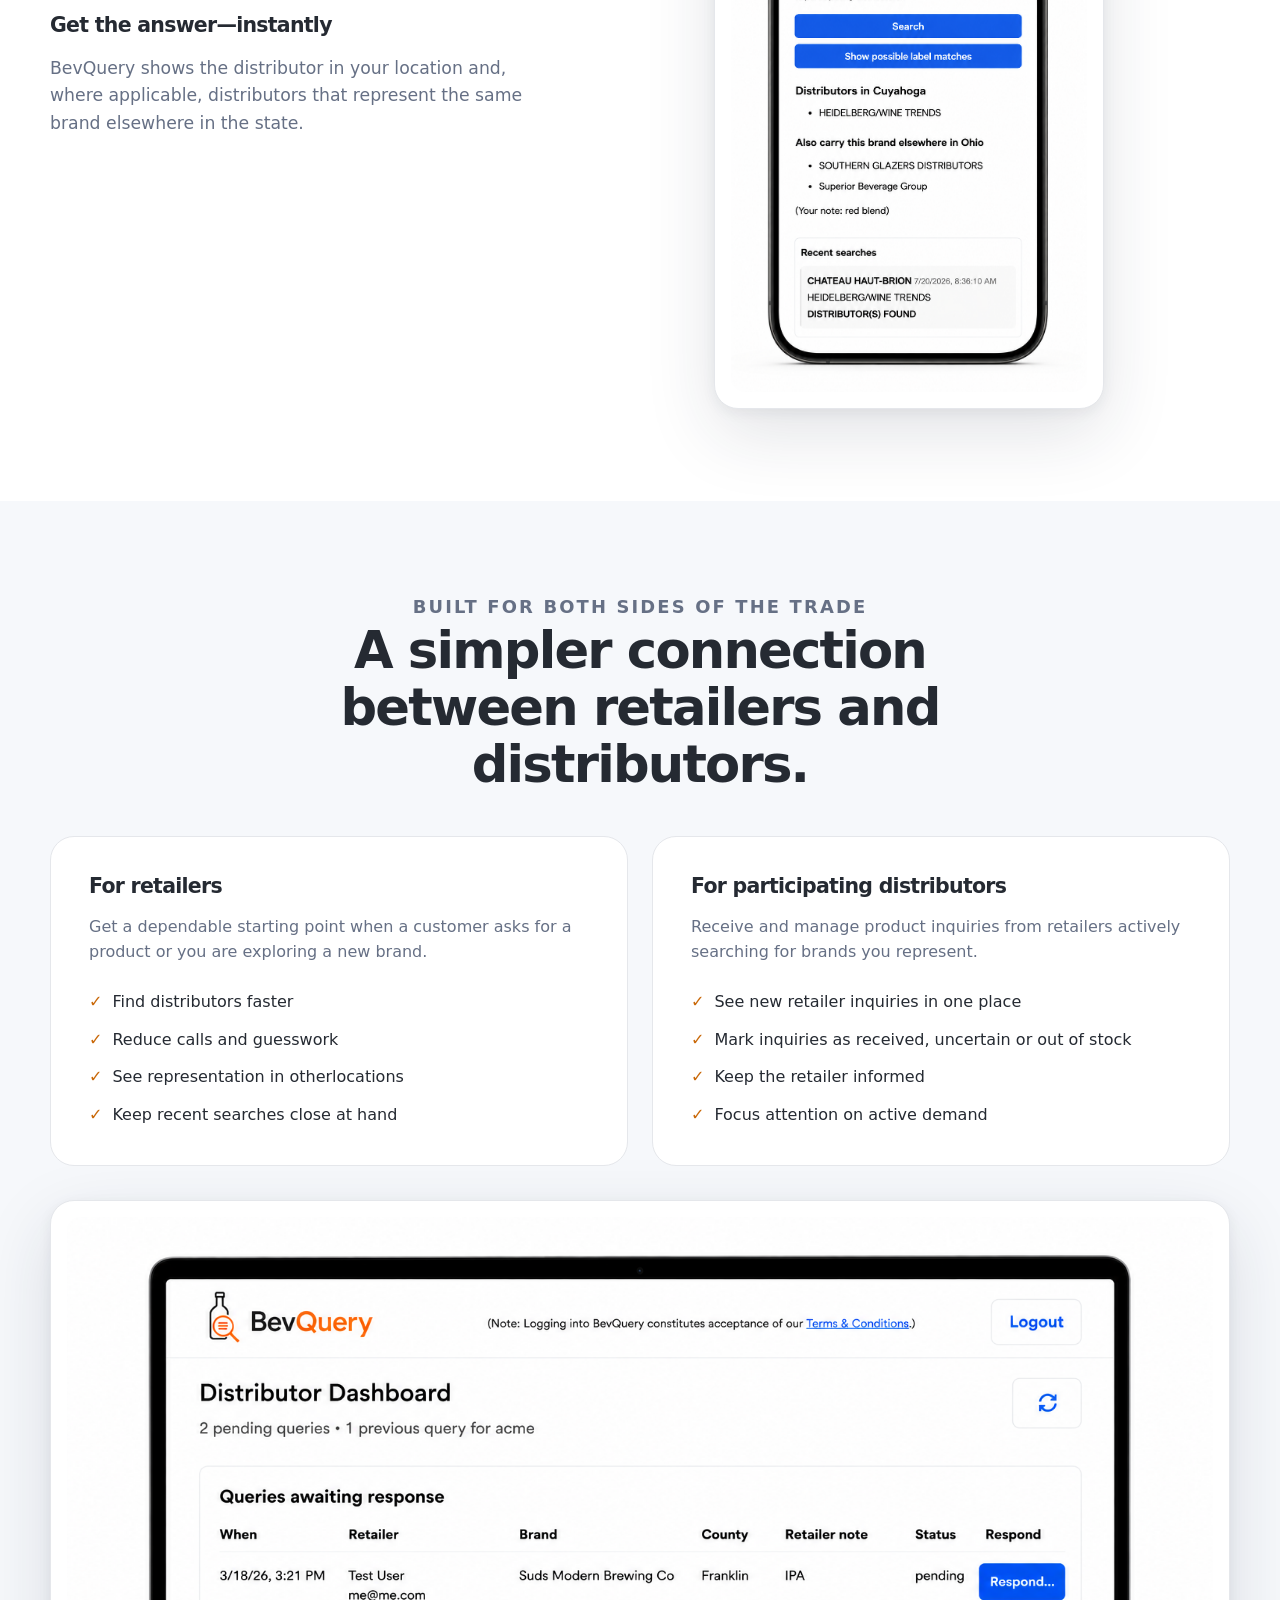
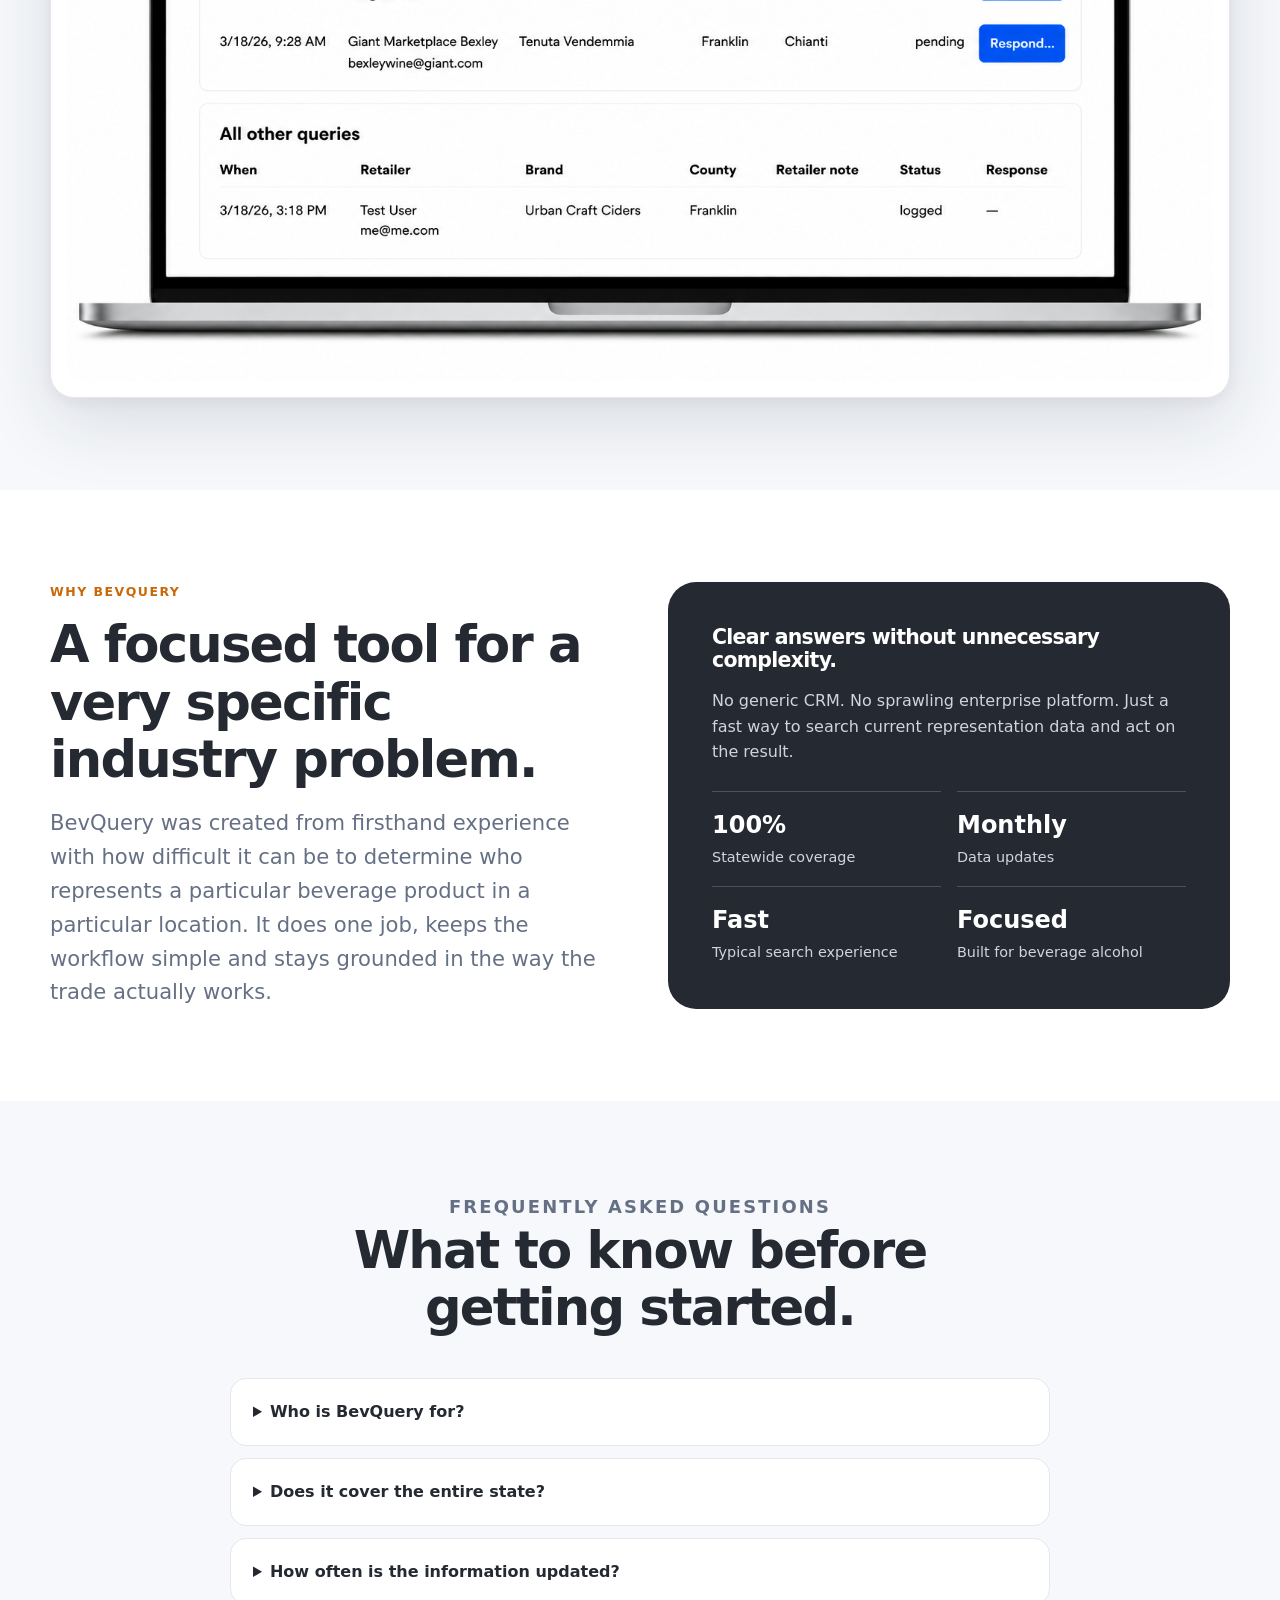
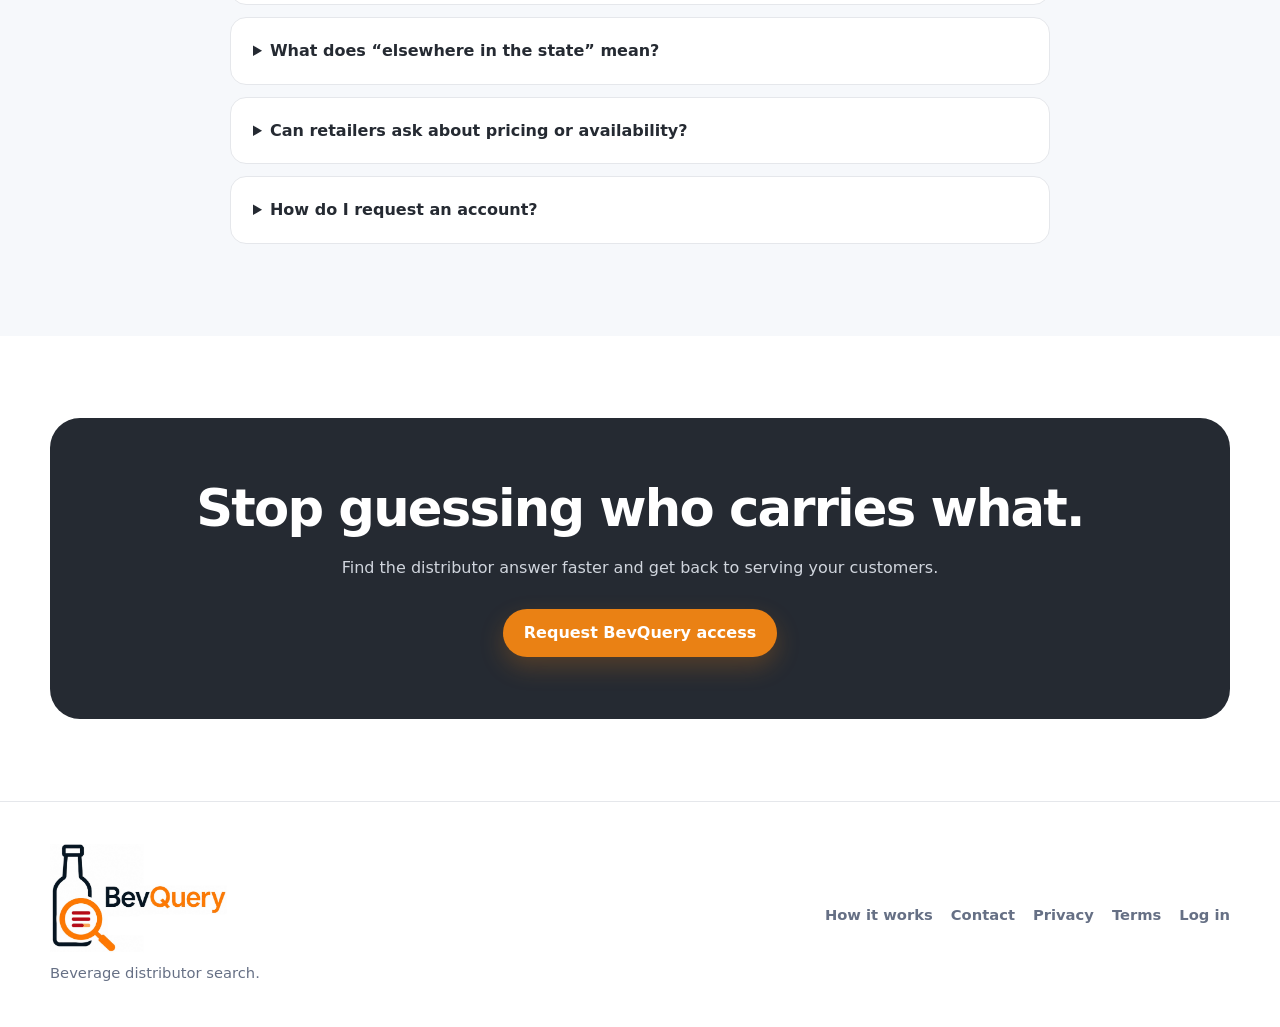
==== commit 18688429: "Update index.html" ====
--- a/index.html
+++ b/index.html
@@ -9,14 +9,15 @@
   <meta property="og:description" content="Find the distributor for beer, wine or other brand/producer in seconds.">
   <meta property="og:type" content="website">
   <meta property="og:url" content="https://bevquery.com/">
-  <link rel="icon" href="images/logo-mark.png" type="image/svg+xml">
+  <link rel="icon" href="images/logo-mark.png" type="image/png+xml">
   <link rel="stylesheet" href="styles.css">
 </head>
 <body>
-<a class="skip-link" href="#main">Skip to content</a>
+
+  <a class="skip-link" href="#main">Skip to content</a>
 <header class="site-header">
   <div class="container nav">
-    <a class="brand" href="index.html" aria-label="BevQuery home"><img src="images/logo-horiz.jpg" alt="BevQuery" style="height:50px; width:auto;"></a>
+    <a class="brand" href="index.html" aria-label="BevQuery home"><img src="images/logo-horiz.jpg" alt="BevQuery" style="height:30px; width:auto;"></a>
     <nav class="nav-links" aria-label="Primary navigation">
       <a href="#how-it-works">How it works</a>
       <a href="#retailers">Retailers</a>
@@ -34,7 +35,7 @@
   <section class="hero">
     <div class="container">
       <div class="hero-copy">
-        <p class="eyebrow">Built for beverage retailers</p>
+        <p class="eyebrow">Built for beverage retailers, on-premise and distributors</p>
         <h1>One search.<br>The right distributor.</h1>
         <p class="lead">BevQuery helps retailers quickly identify who distributes a beer, wine or other beverage brand/producer in their location—and see who carries it elsewhere in the state.</p>
         <div class="hero-actions">
@@ -118,7 +119,7 @@
     <div class="narrow">
       <div class="section-heading center"><p class="eyebrow">Frequently asked questions</p><h2>What to know before getting started.</h2></div>
       <div class="faq">
-        <details><summary>Who is BevQuery for?</summary><p>BevQuery is designed for licensed beverage retailers and participating distributors.</p></details>
+        <details><summary>Who is BevQuery for?</summary><p>BevQuery is designed for licensed beverage retailers, resturants, bars, clubs and distributors.</p></details>
         <details><summary>Does it cover the entire state?</summary><p>Yes. BevQuery provides statewide coverage.</p></details>
         <details><summary>How often is the information updated?</summary><p>The representation data is updated monthly.</p></details>
         <details><summary>What does “elsewhere in the state” mean?</summary><p>When a brand is not represented by the same distributor statewide, BevQuery can show distributors that carry it in other parts of the state. This is representation information—not distributor contact information or a list of other brands they carry.</p></details>
--- a/styles.css
+++ b/styles.css
@@ -150,9 +150,9 @@
 .footer-links a { color: var(--muted); text-decoration: none; font-weight: 650; font-size: .92rem; }
 .footer-links a:hover { color: var(--orange-dark); }
 
-.page-hero { padding: 84px 0 50px; text-align: center; background: var(--soft); }
+.page-hero { padding: 14px 0 10px; text-align: center; background: var(--soft); }
 .page-hero p { max-width: 680px; margin: 0 auto; color: var(--muted); font-size: 1.12rem; }
-.prose { padding: 70px 0 100px; }
+.prose { padding: 10px 0 10px; }
 .prose h2 { font-size: 1.7rem; margin-top: 42px; }
 .prose h3 { font-size: 1.18rem; margin-top: 30px; }
 .prose p, .prose li { color: #475467; }
@@ -196,3 +196,52 @@
   .footer-links { justify-content: flex-start; }
   .about-facts { grid-template-columns: 1fr; }
 }
+
+/* Contact page / Google Form
+--------------------------------------------- */
+
+.contact-page {
+  max-width: 800px;
+  margin: 0 auto;
+}
+
+.contact-intro {
+  text-align: center;
+  max-width: 680px;
+  margin: 0 auto 10px;
+}
+
+.contact-intro h2 {
+  margin-top: 0;
+}
+
+.contact-intro p {
+  margin-left: auto;
+  margin-right: auto;
+}
+
+.contact-intro a {
+  color: var(--orange-dark);
+  font-weight: 750;
+}
+
+.google-form-wrapper {
+  width: 100%;
+  max-width: 760px;
+  margin: 0 auto;
+}
+
+.google-form {
+  display: block;
+  width: 100%;
+  height: 1770px;
+  border: 0;
+  margin: 0;
+}
+
+@media (max-width: 620px) {
+  .google-form {
+    height: 1950px;
+  }
+}
+
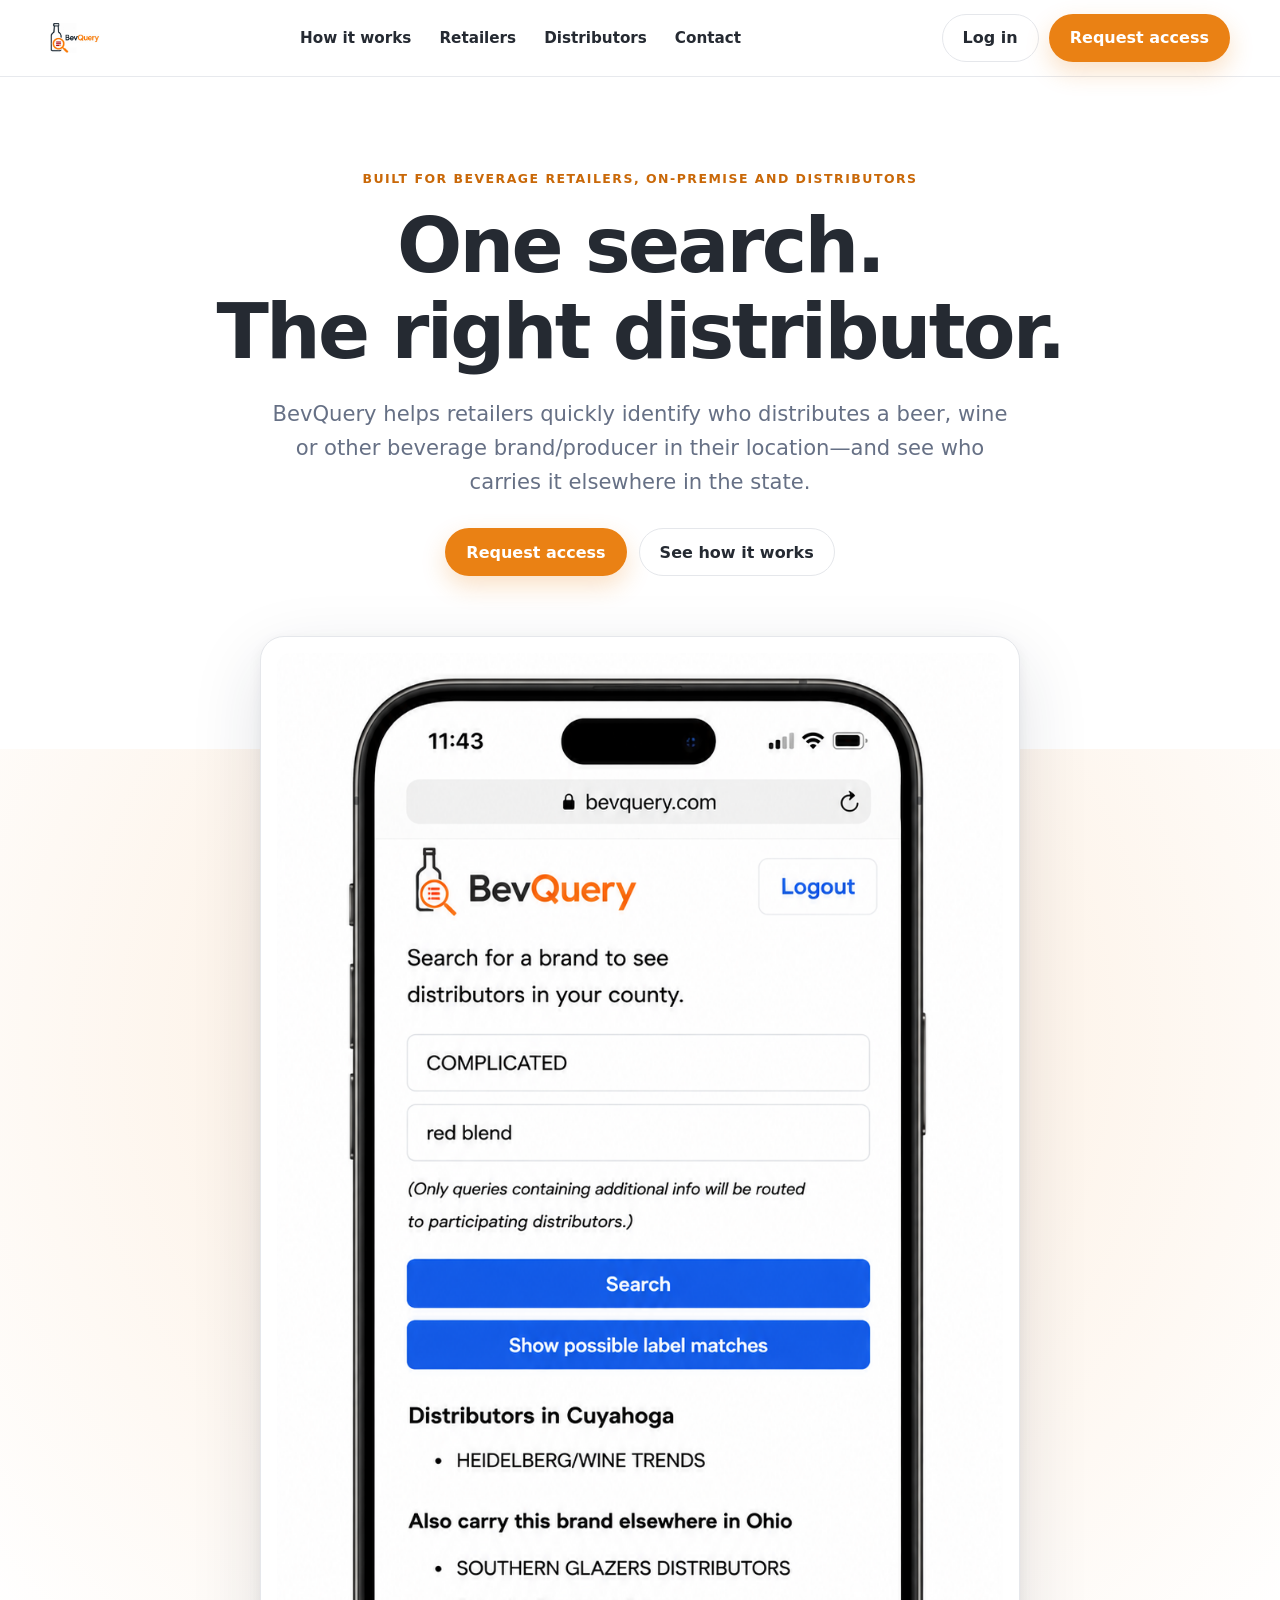
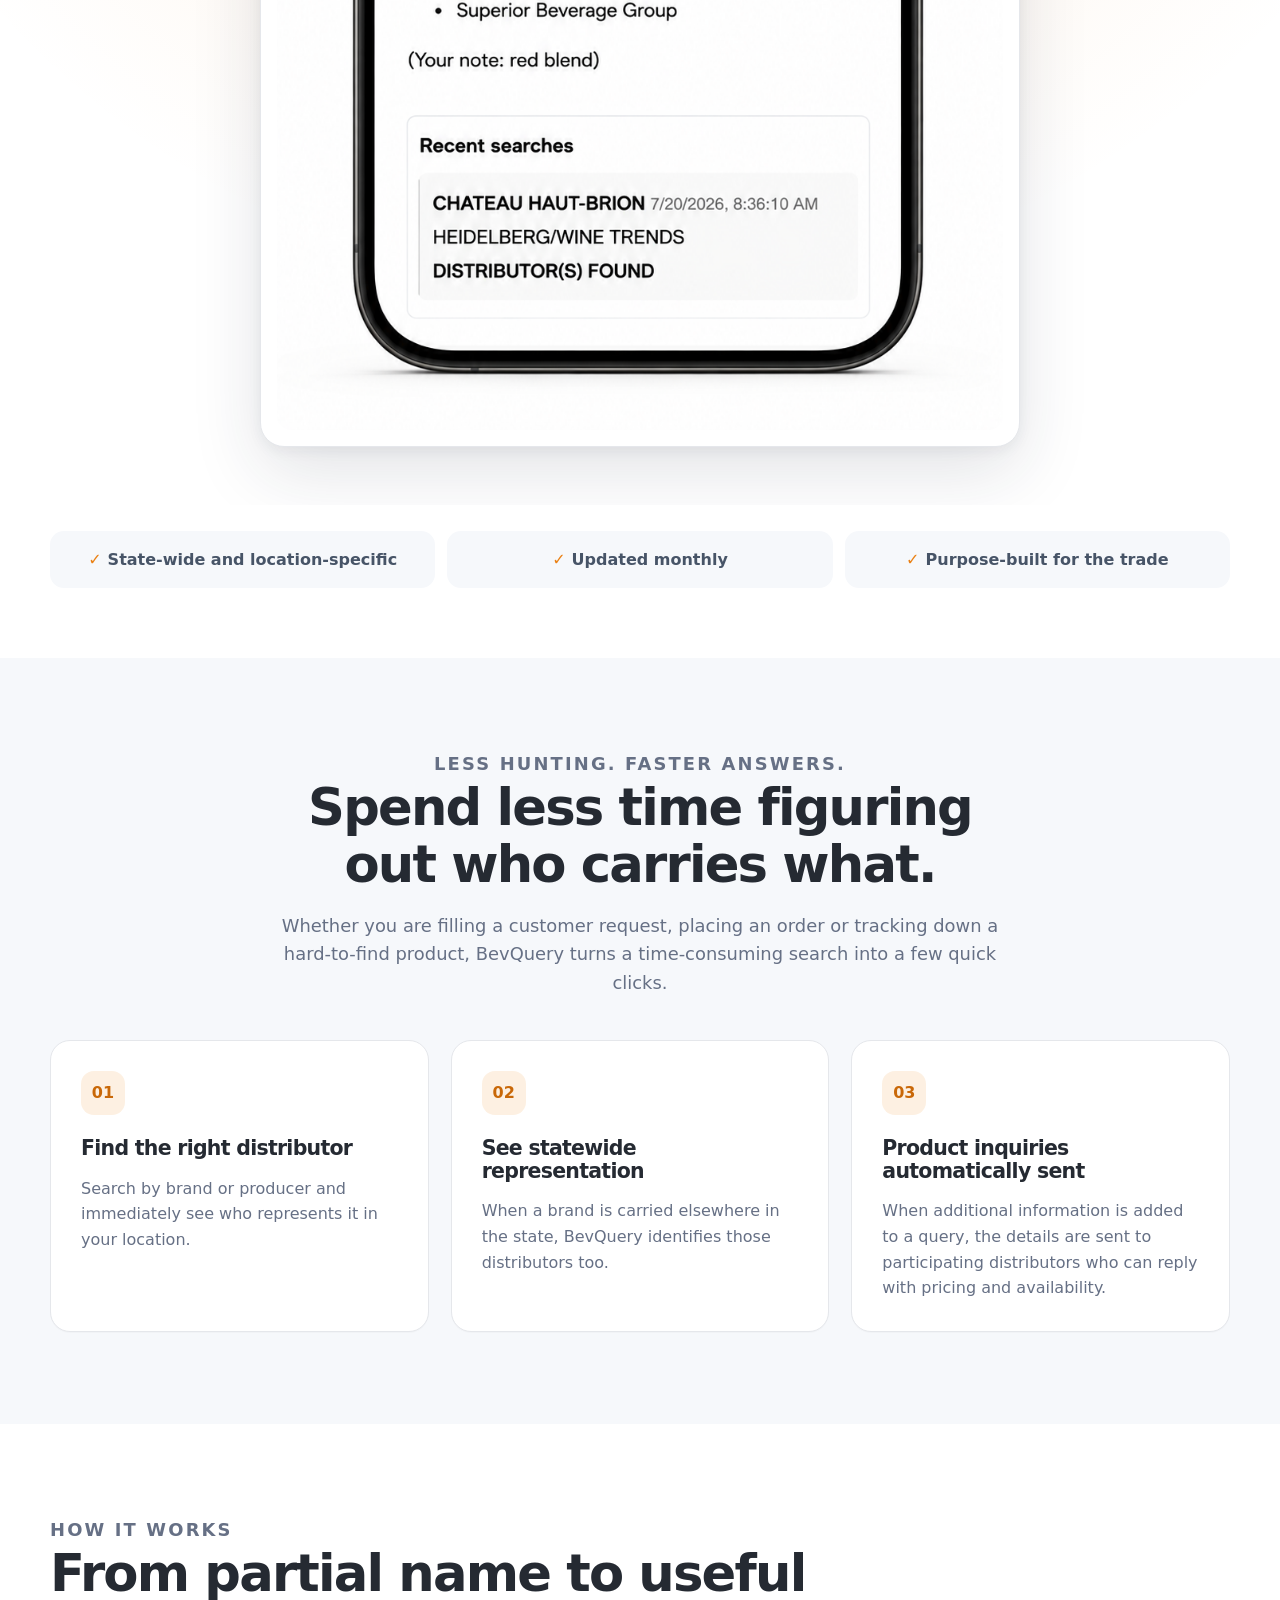
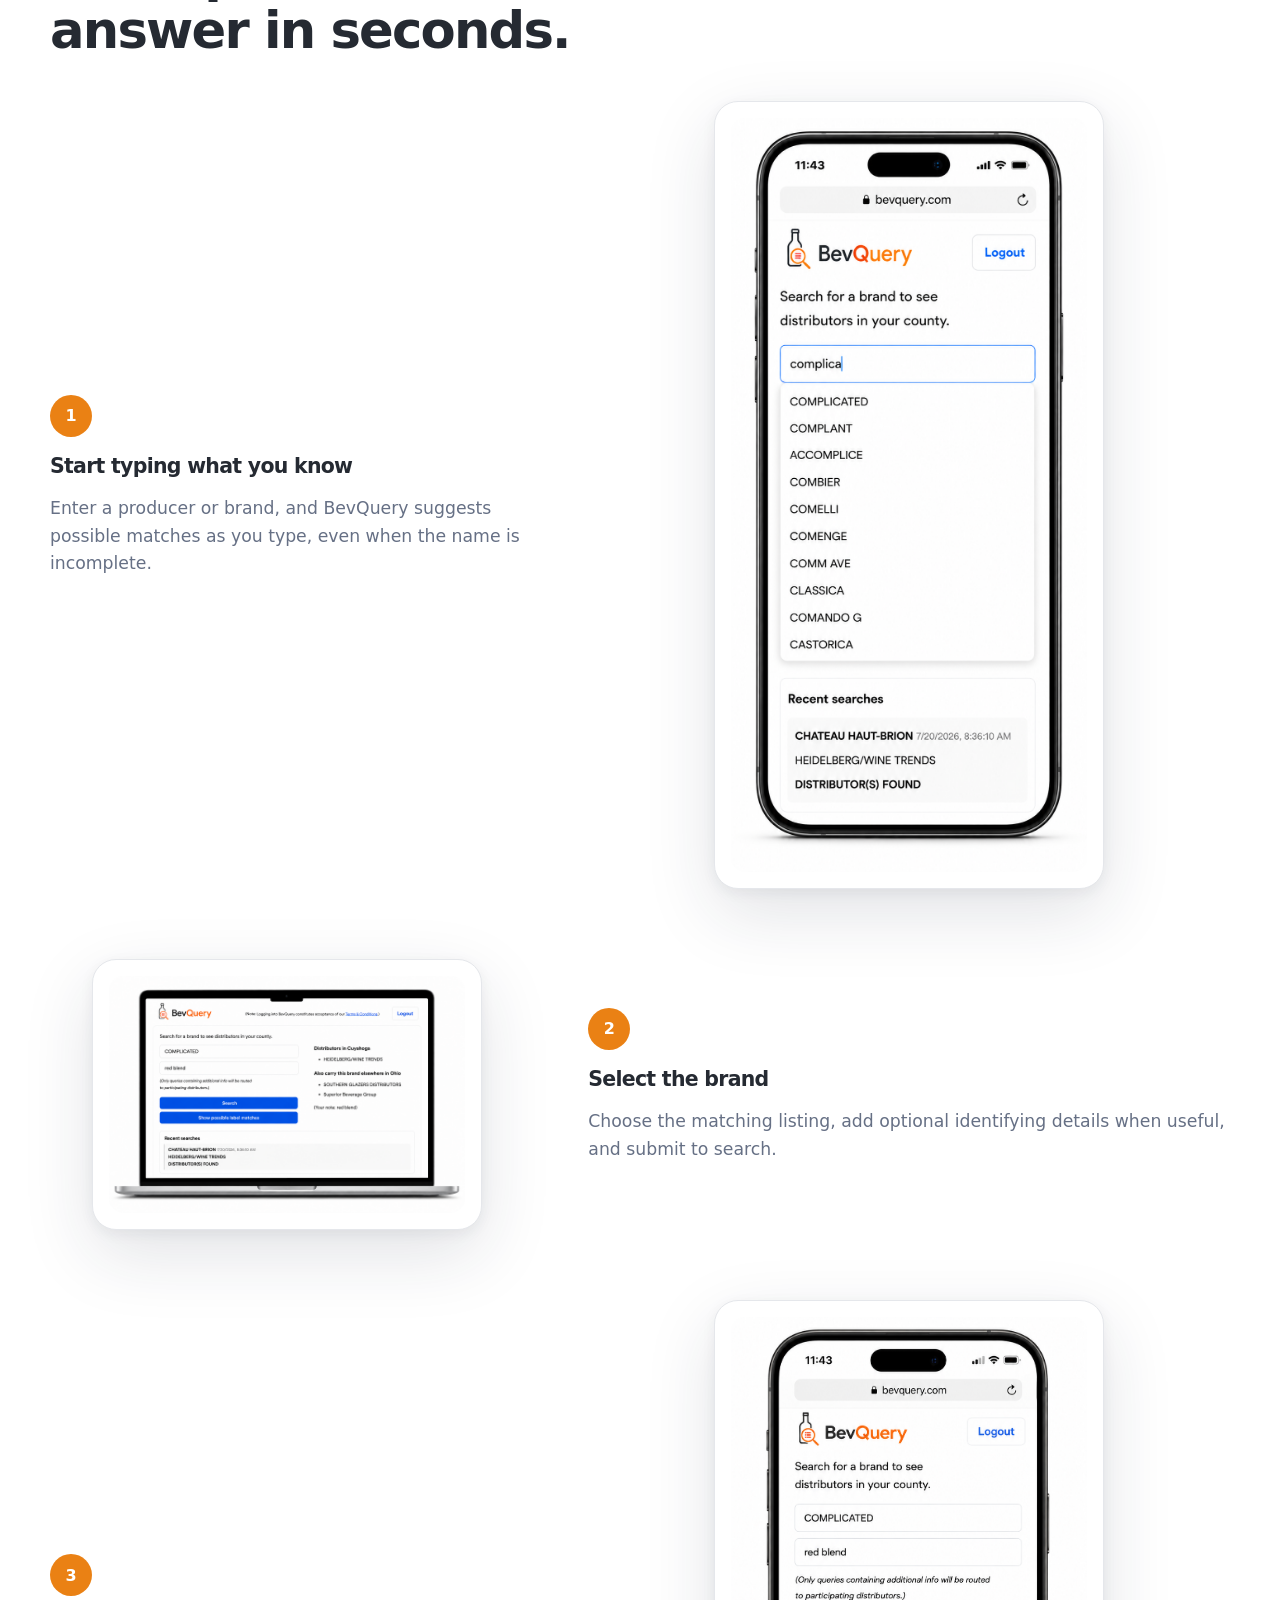
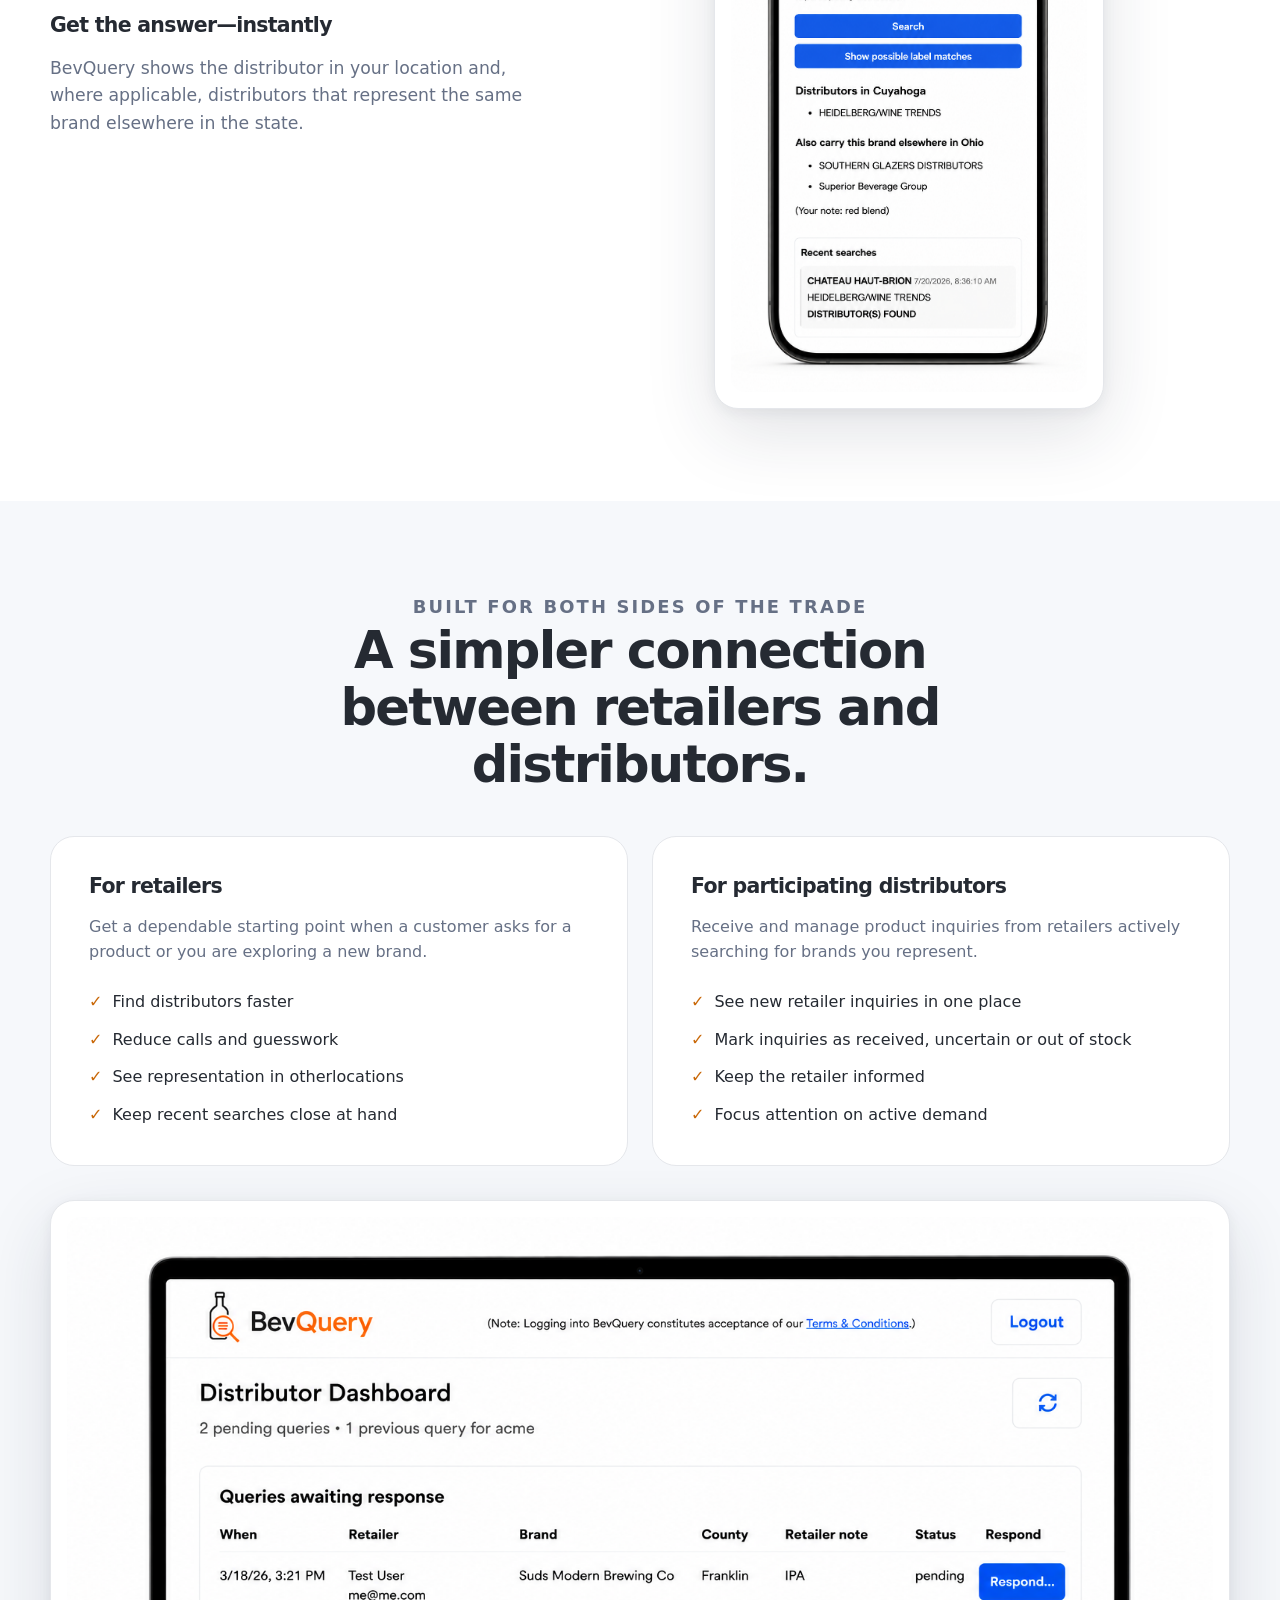
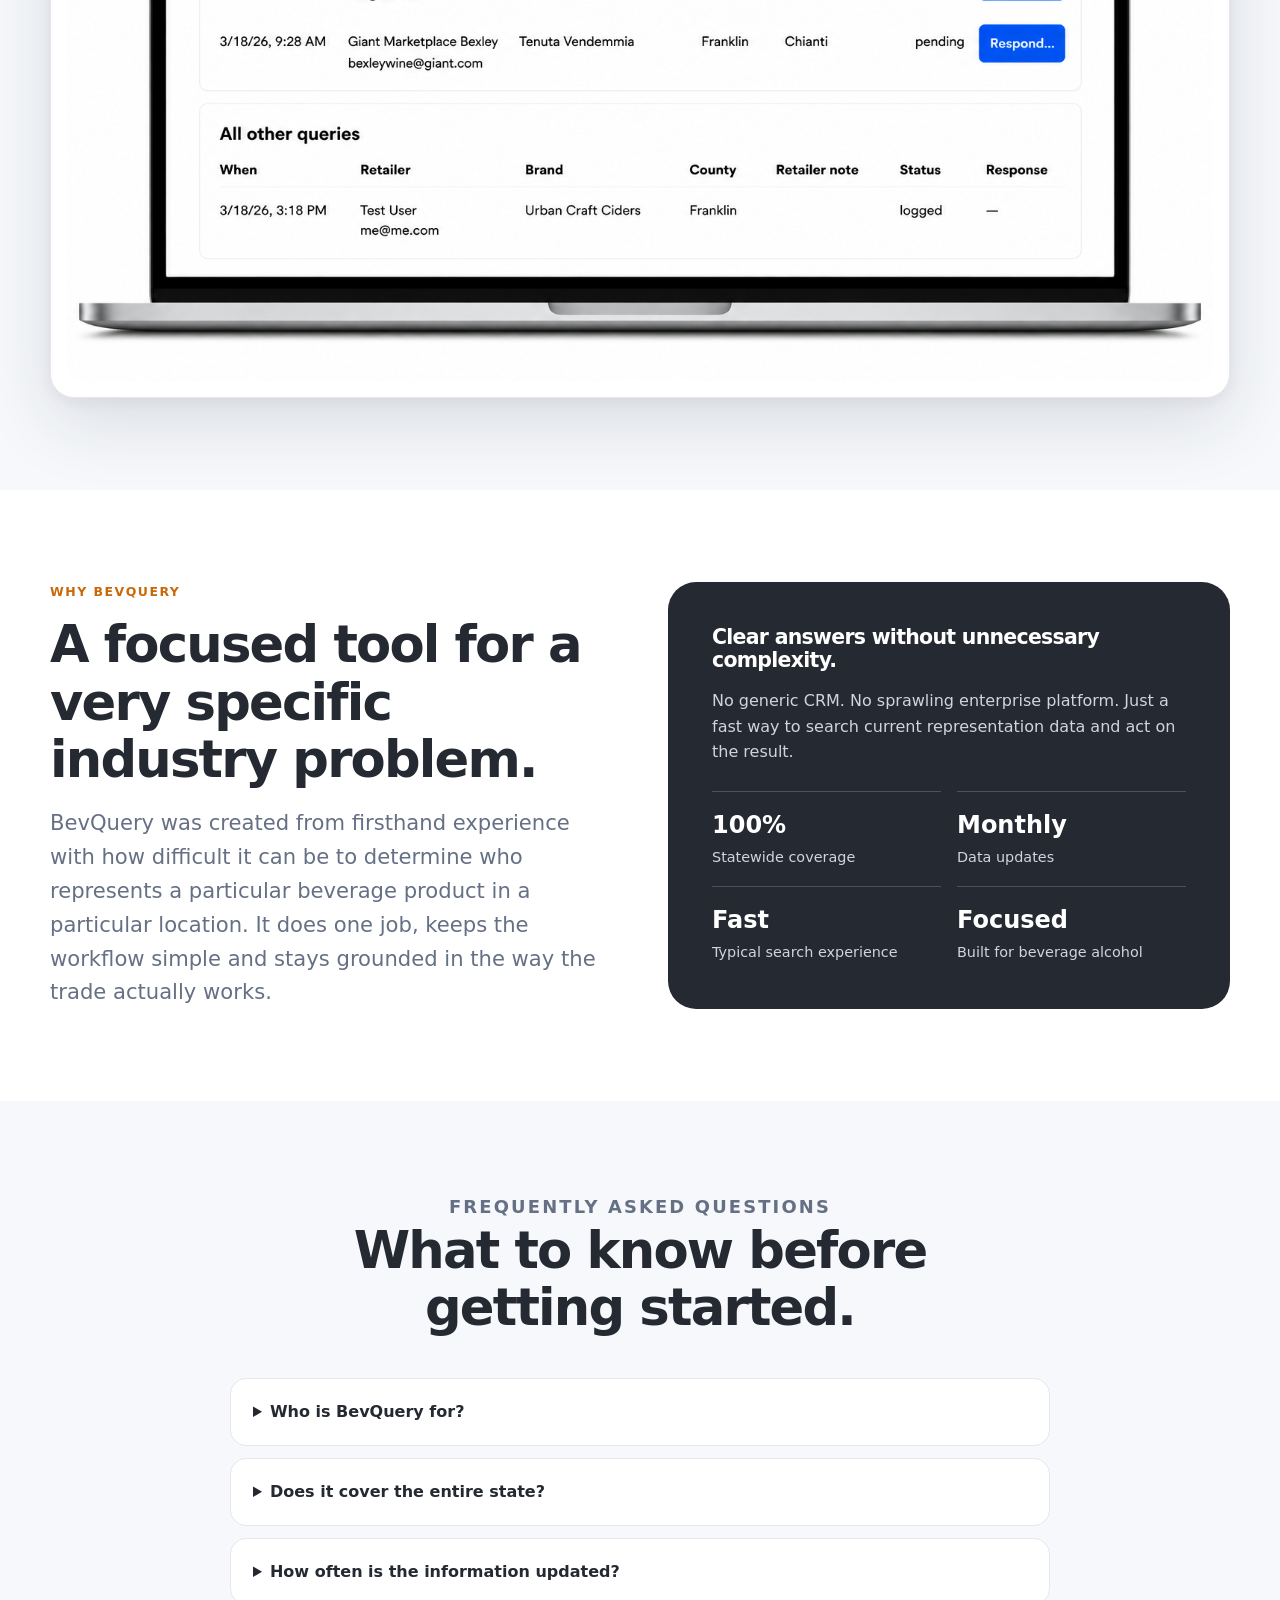
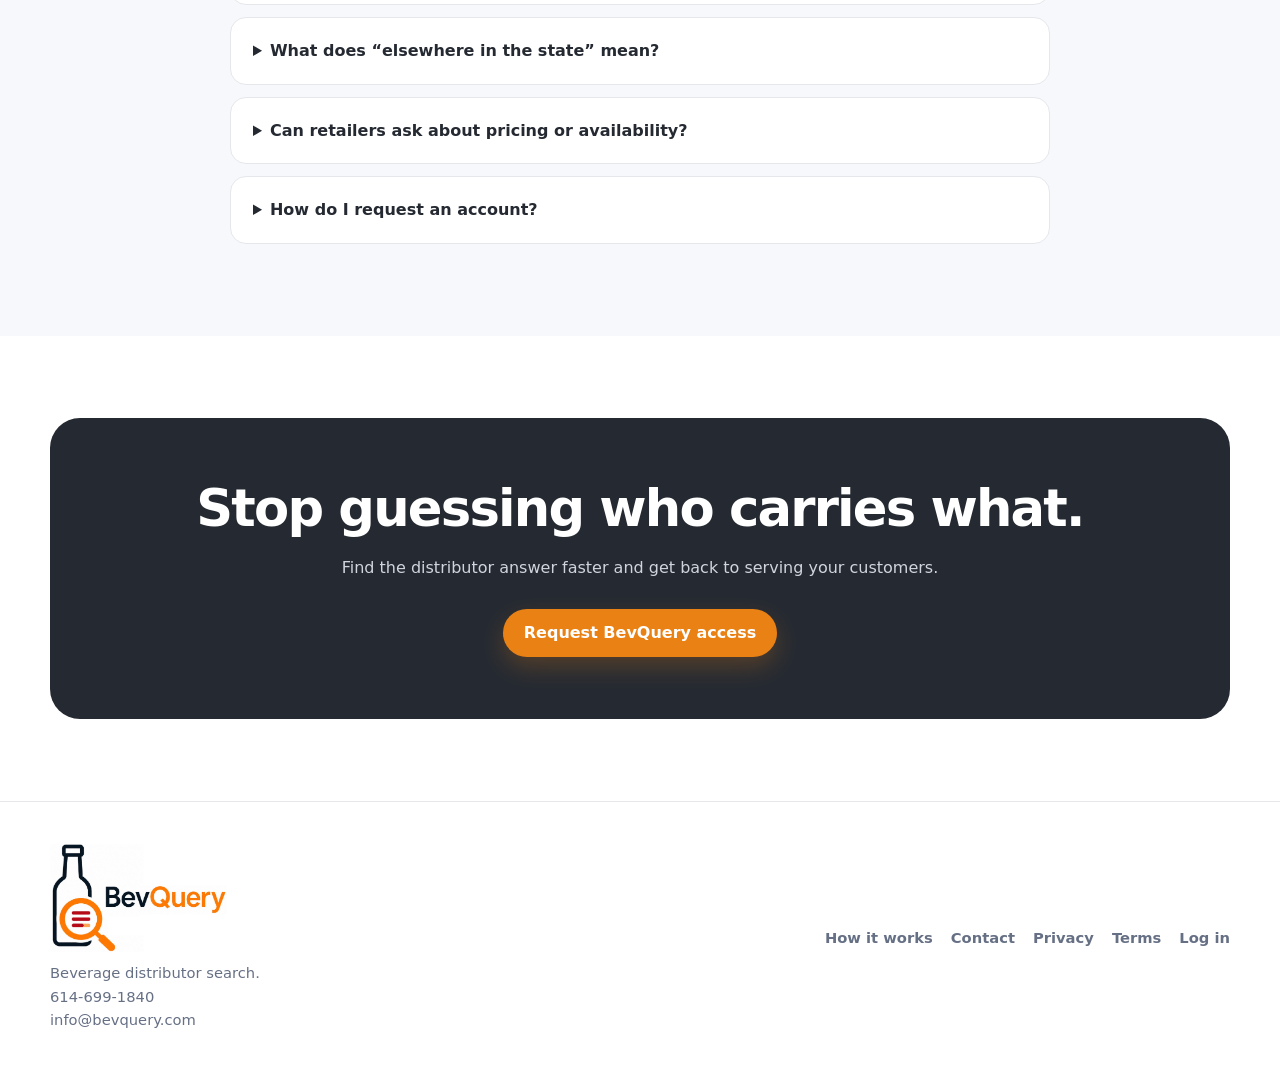
==== commit 4e0405e7: "Update index.html" ====
--- a/index.html
+++ b/index.html
@@ -140,7 +140,7 @@
 
 <footer class="site-footer">
   <div class="container footer-grid">
-    <div class="footer-brand"><img src="images/logo-horiz.jpg" alt="BevQuery"><p>Beverage distributor search.</p></div>
+    <div class="footer-brand"><img src="images/logo-horiz.jpg" alt="BevQuery"><p>Beverage distributor search.</br>614-699-1840</br>info@bevquery.com</p></div>
     <nav class="footer-links" aria-label="Footer navigation"><a href="#how-it-works">How it works</a><a href="contact.html">Contact</a><a href="privacy.html">Privacy</a><a href="terms.html">Terms</a><a href="https://bevquery.github.io/bevquery-app/">Log in</a></nav>
   </div>
 </footer>
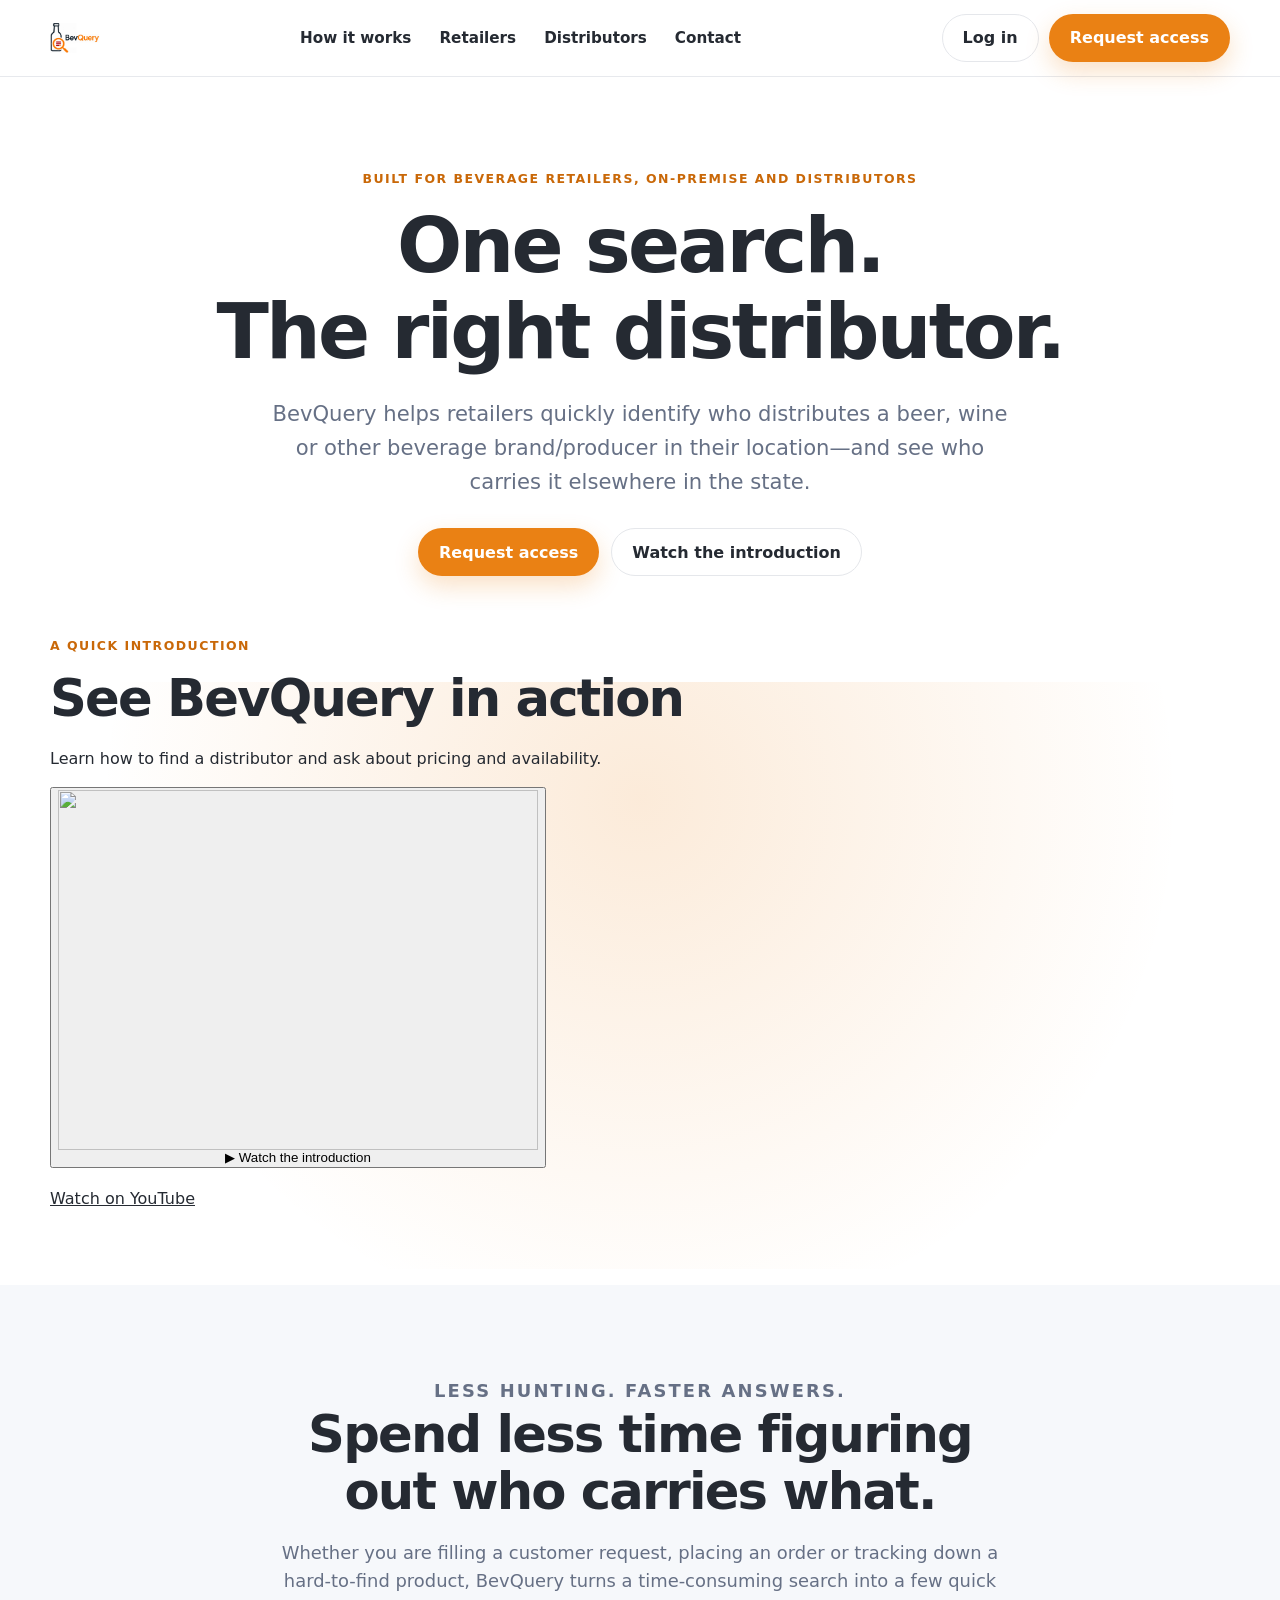
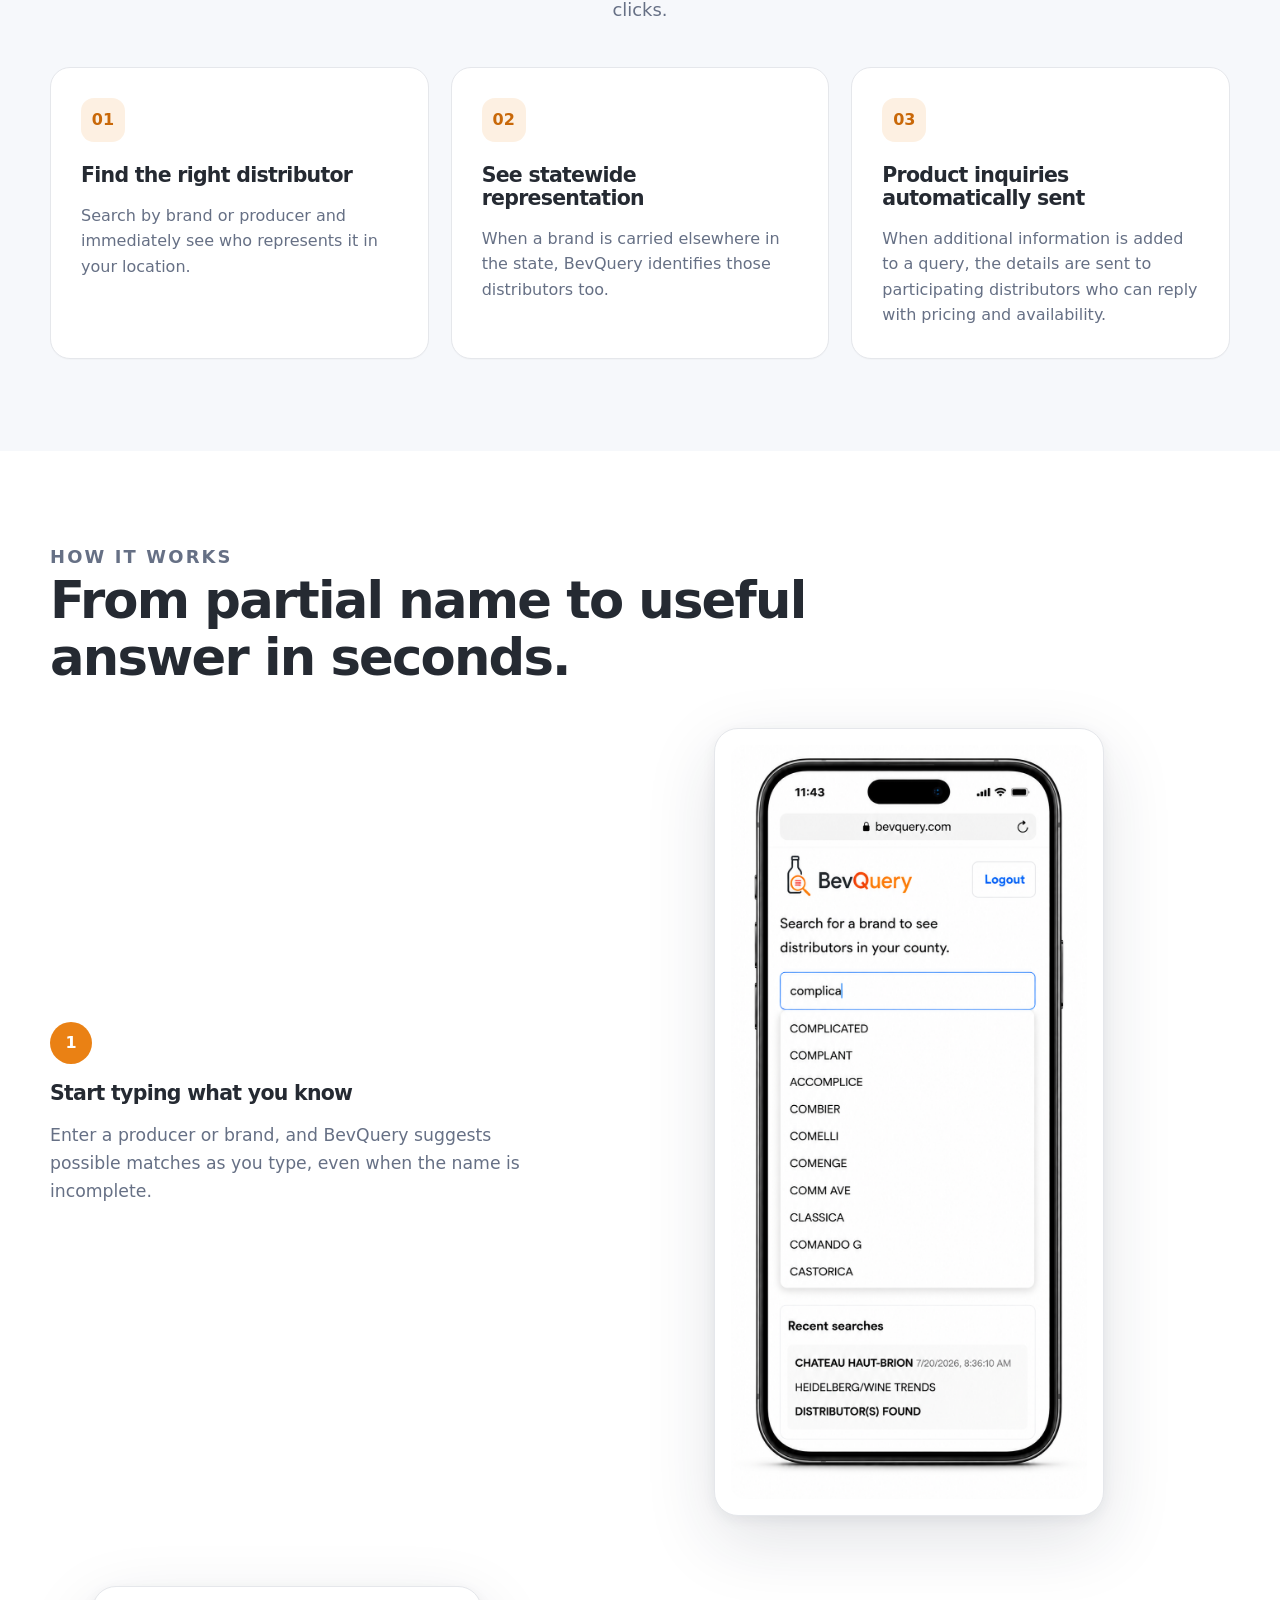
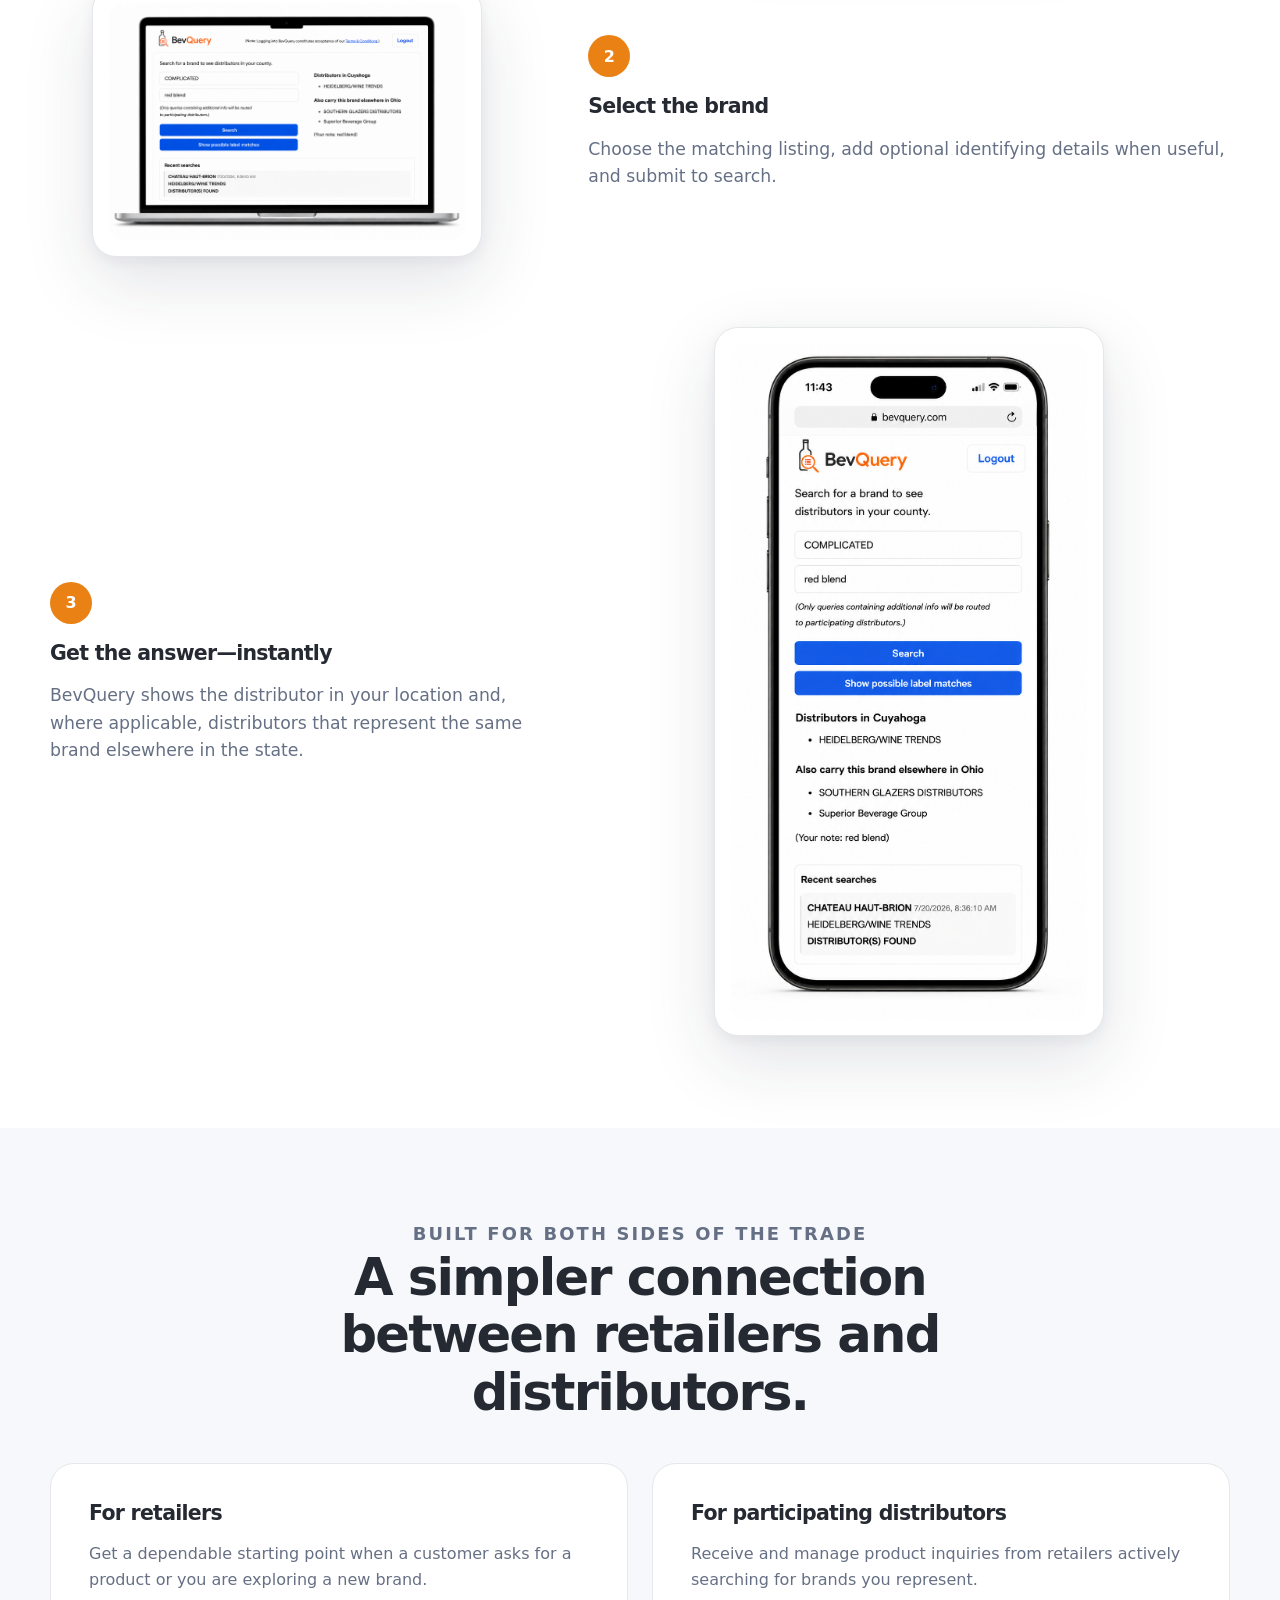
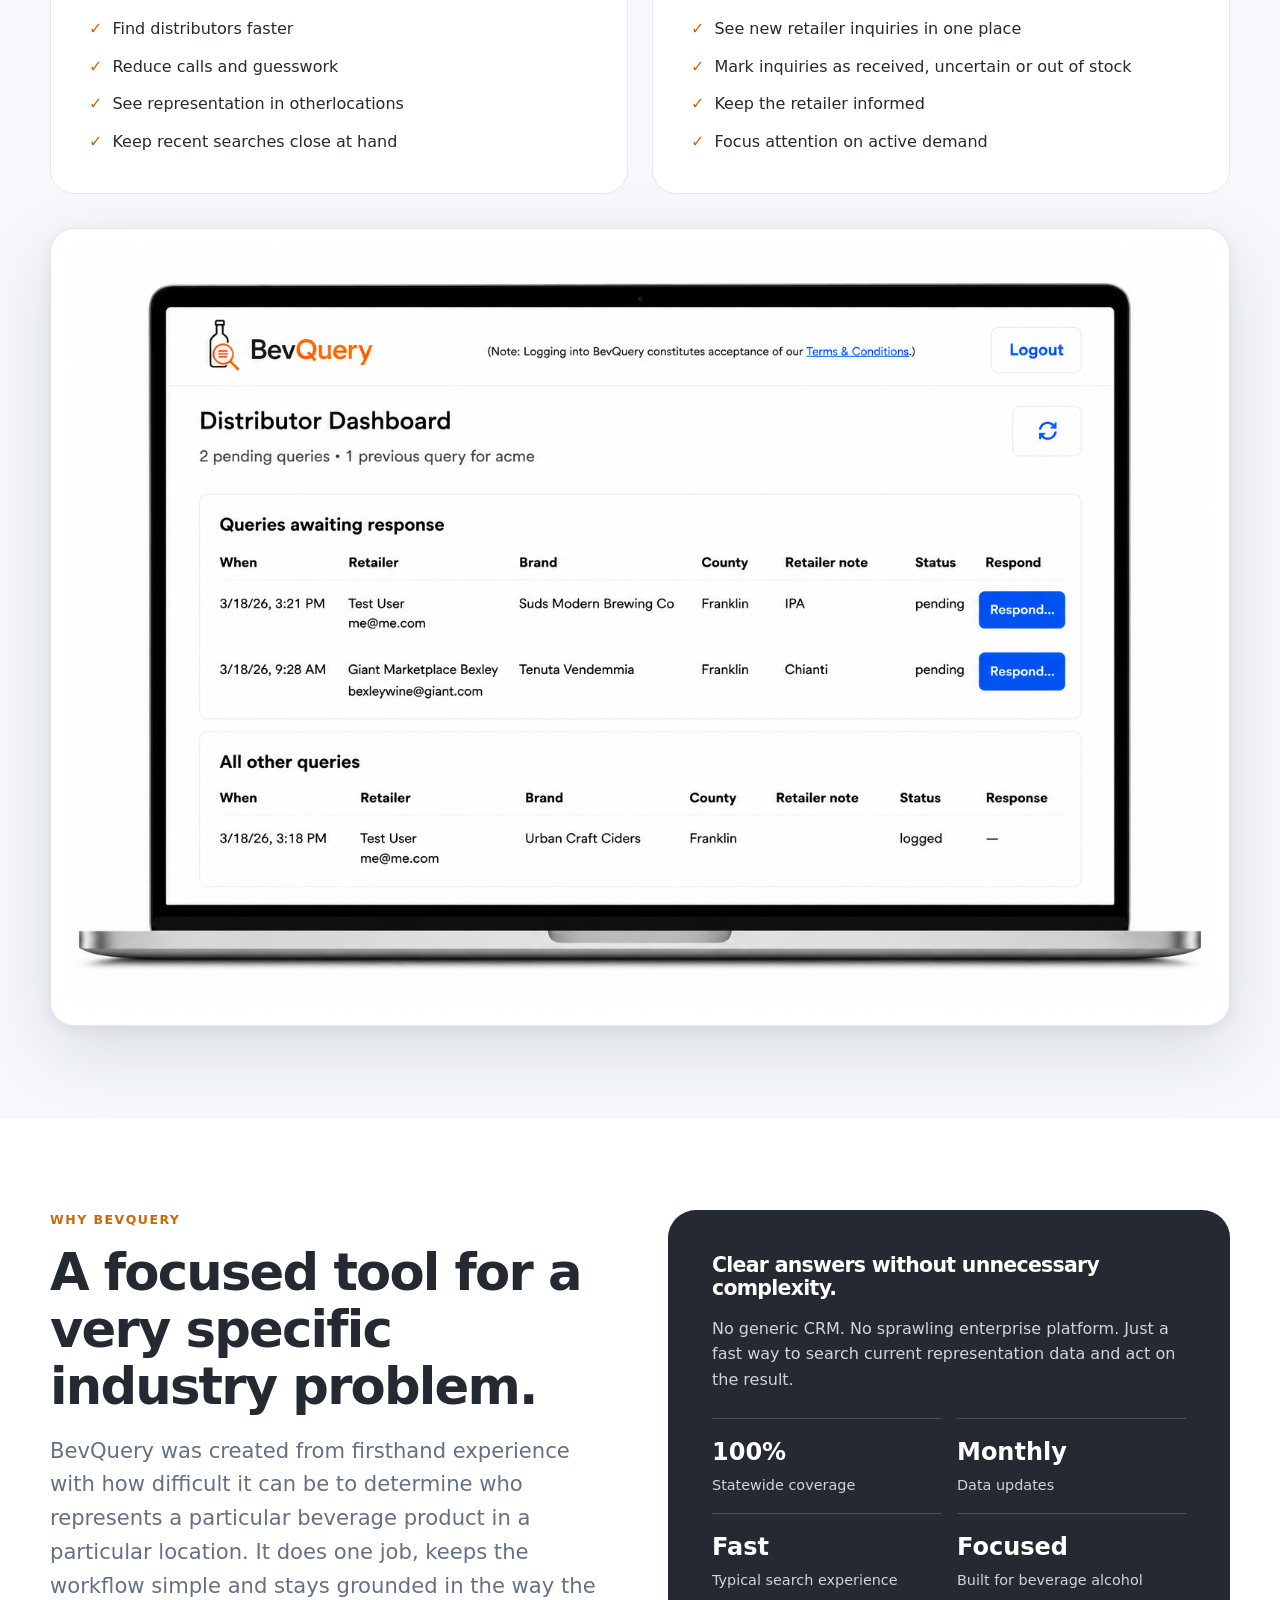
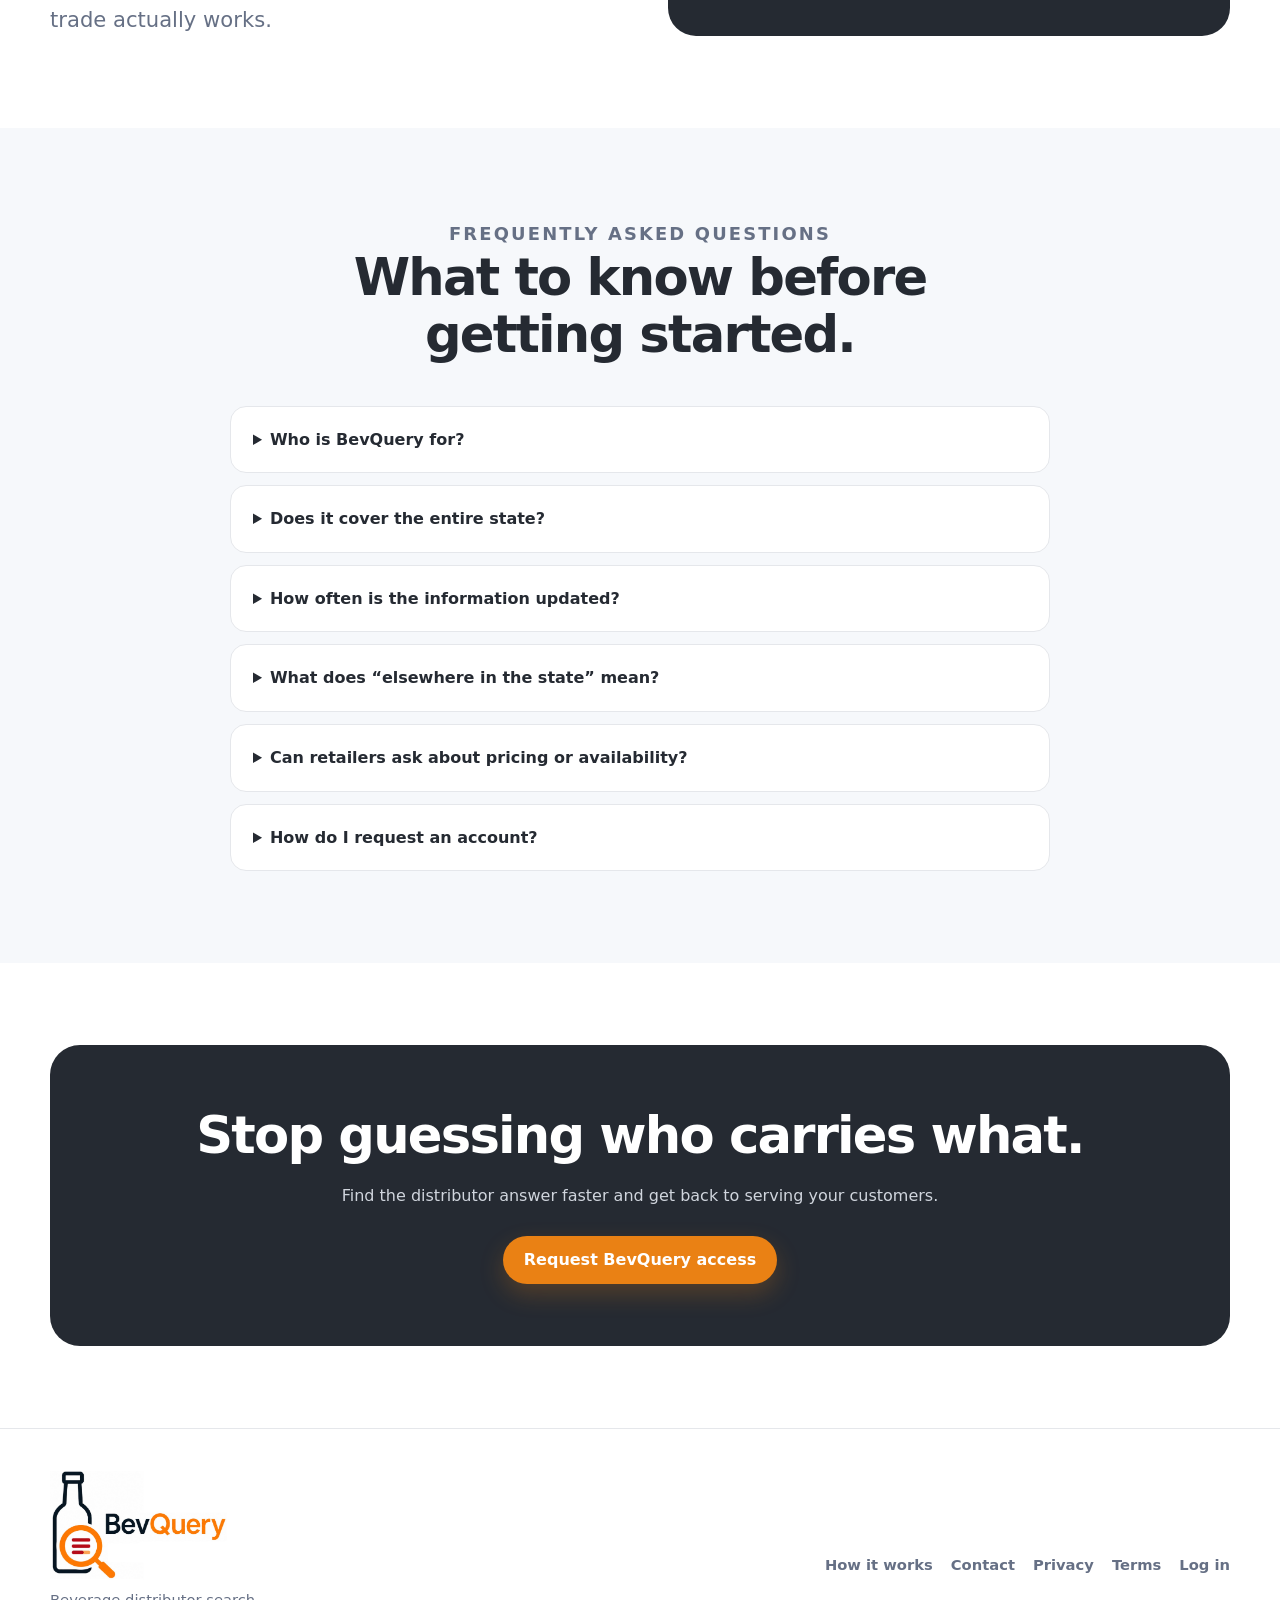
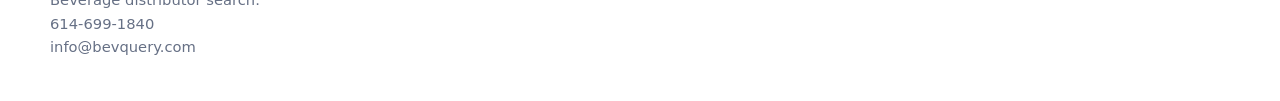
==== commit a2d89e79: "Update index.html" ====
--- a/index.html
+++ b/index.html
@@ -12,7 +12,8 @@
   <link rel="icon" href="images/logo-mark.png" type="image/png+xml">
   <link rel="stylesheet" href="styles.css">
 </head>
-<body>
+
+  <body>
 
   <a class="skip-link" href="#main">Skip to content</a>
 <header class="site-header">
@@ -40,23 +41,40 @@
         <p class="lead">BevQuery helps retailers quickly identify who distributes a beer, wine or other beverage brand/producer in their location—and see who carries it elsewhere in the state.</p>
         <div class="hero-actions">
           <a class="button button-primary" href="contact.html">Request access</a>
-          <a class="button button-secondary" href="#how-it-works">See how it works</a>
+          <a class="button button-secondary" href="#intro-video">Watch the introduction</a>
         </div>
       </div>
-      <div class="hero-visual">
-        <div class="product-frame hero-frame">
-          <img src="images/search-results.png" alt="BevQuery search results showing the distributor for a brand in the user's location and distributors carrying the brand elsewhere in the state.">
-        </div>
-      </div>
-    </div>
-  </section>
 
-  <section class="trust-strip" aria-label="Product facts">
-    <div class="container trust-grid">
-      <div class="trust-item"><span>✓</span>State-wide and location-specific</div>
-      <div class="trust-item"><span>✓</span>Updated monthly</div>
-      <div class="trust-item"><span>✓</span>Purpose-built for the trade</div>
-    </div>
+<div class="hero-visual" id="intro-video">
+  <div class="video-heading">
+    <p class="eyebrow">A quick introduction</p>
+    <h2>See BevQuery in action</h2>
+    <p>Learn how to find a distributor and ask about pricing and availability.</p>
+  </div>
+
+  <div class="intro-video" id="bevquery-video">
+    <button
+      class="video-preview"
+      type="button"
+      aria-label="Play the BevQuery introduction video"
+    >
+      <img
+        src="https://i.ytimg.com/vi/6XsN8NxHawg/hqdefault.jpg"
+        alt=""
+        width="480"
+        height="360"
+      >
+      <span class="video-play" aria-hidden="true">▶</span>
+      <span class="video-caption">Watch the introduction</span>
+    </button>
+  </div>
+
+  <p class="video-fallback">
+    <a href="https://www.youtube.com/watch?v=6XsN8NxHawg">
+      Watch on YouTube
+    </a>
+  </p>
+</div>
   </section>
 
   <section class="section section-soft">
@@ -144,5 +162,34 @@
     <nav class="footer-links" aria-label="Footer navigation"><a href="#how-it-works">How it works</a><a href="contact.html">Contact</a><a href="privacy.html">Privacy</a><a href="terms.html">Terms</a><a href="https://bevquery.github.io/bevquery-app/">Log in</a></nav>
   </div>
 </footer>
+
+<script>
+  (() => {
+    const container = document.getElementById("bevquery-video");
+    const button = container?.querySelector(".video-preview");
+
+    if (!button) return;
+
+    button.addEventListener("click", () => {
+      const player = document.createElement("iframe");
+
+      player.src =
+        "https://www.youtube-nocookie.com/embed/6XsN8NxHawg" +
+        "?autoplay=1&playsinline=1";
+
+      player.title = "BevQuery introduction";
+      player.allow =
+        "accelerometer; autoplay; clipboard-write; " +
+        "encrypted-media; gyroscope; picture-in-picture; fullscreen";
+      player.allowFullscreen = true;
+      player.referrerPolicy = "strict-origin-when-cross-origin";
+      player.tabIndex = 0;
+
+      container.replaceChildren(player);
+      player.focus();
+    });
+  })();
+</script>
+    
 </body>
 </html>
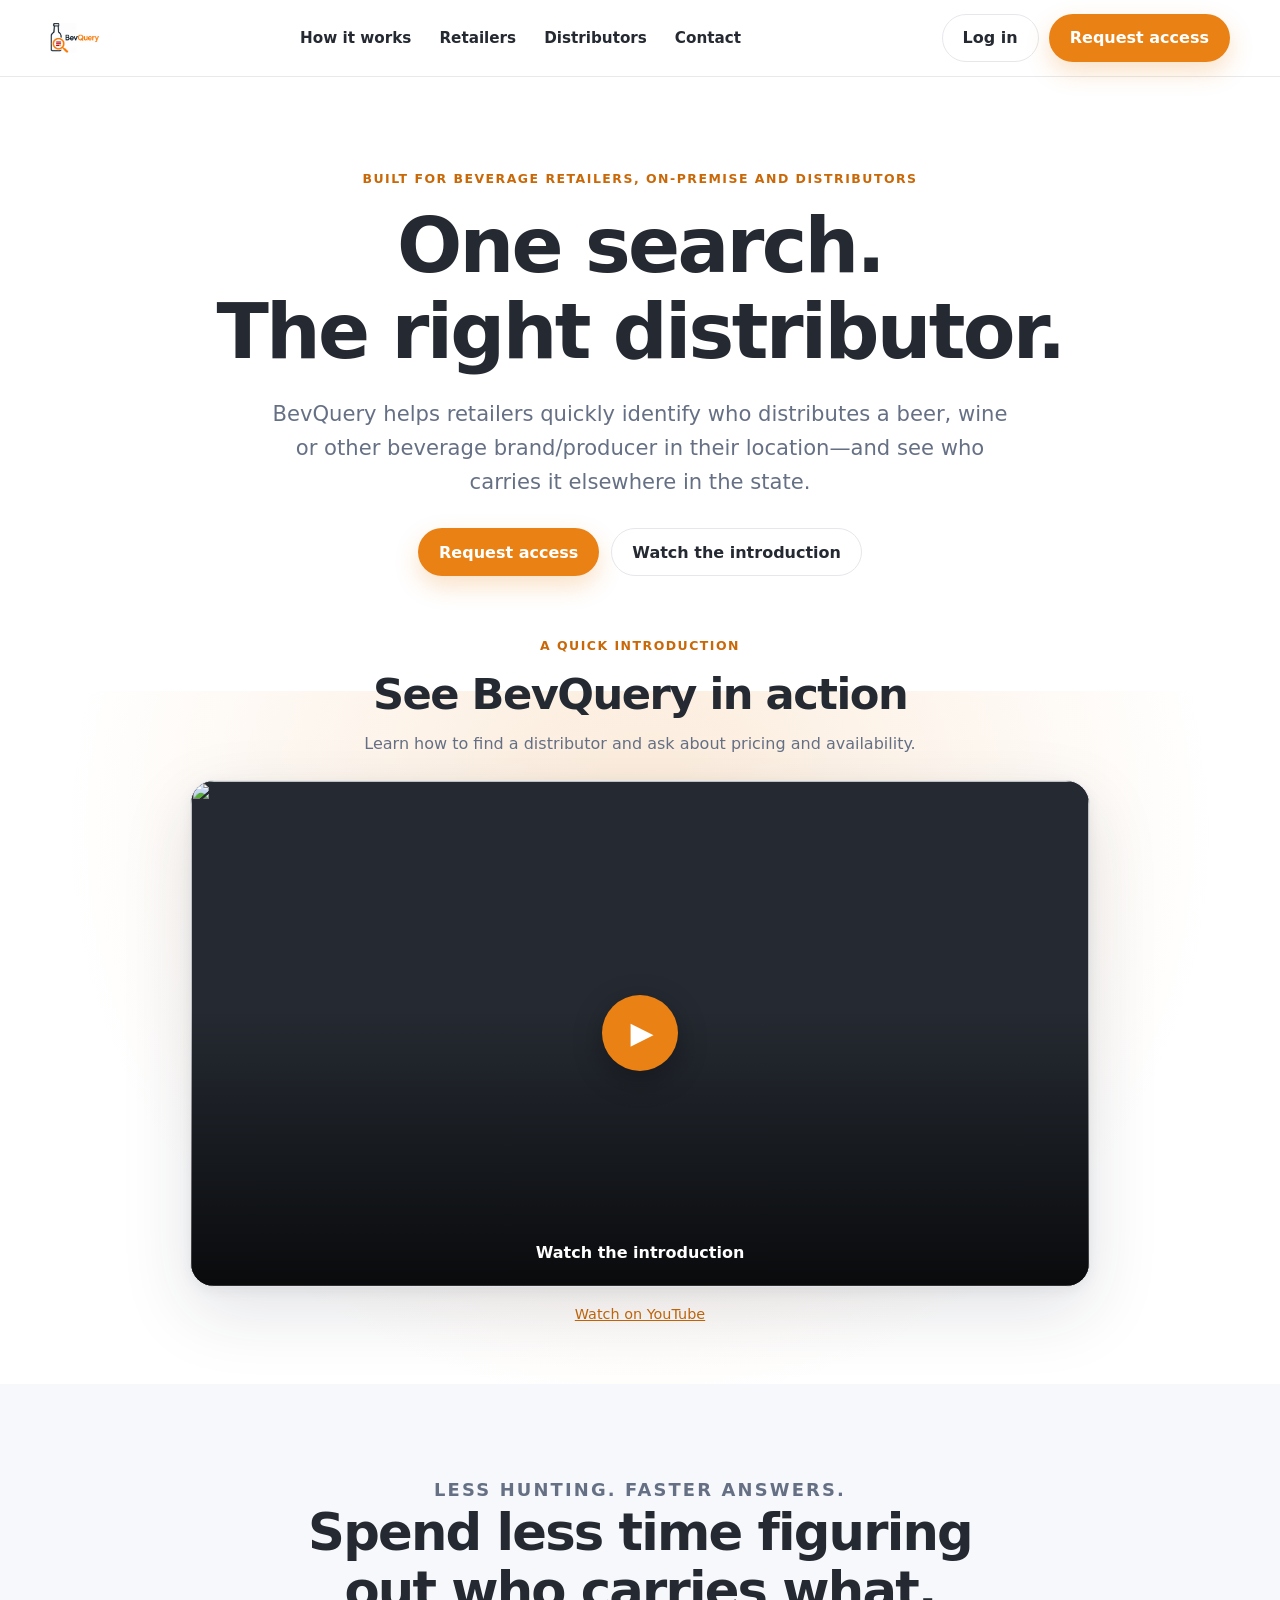
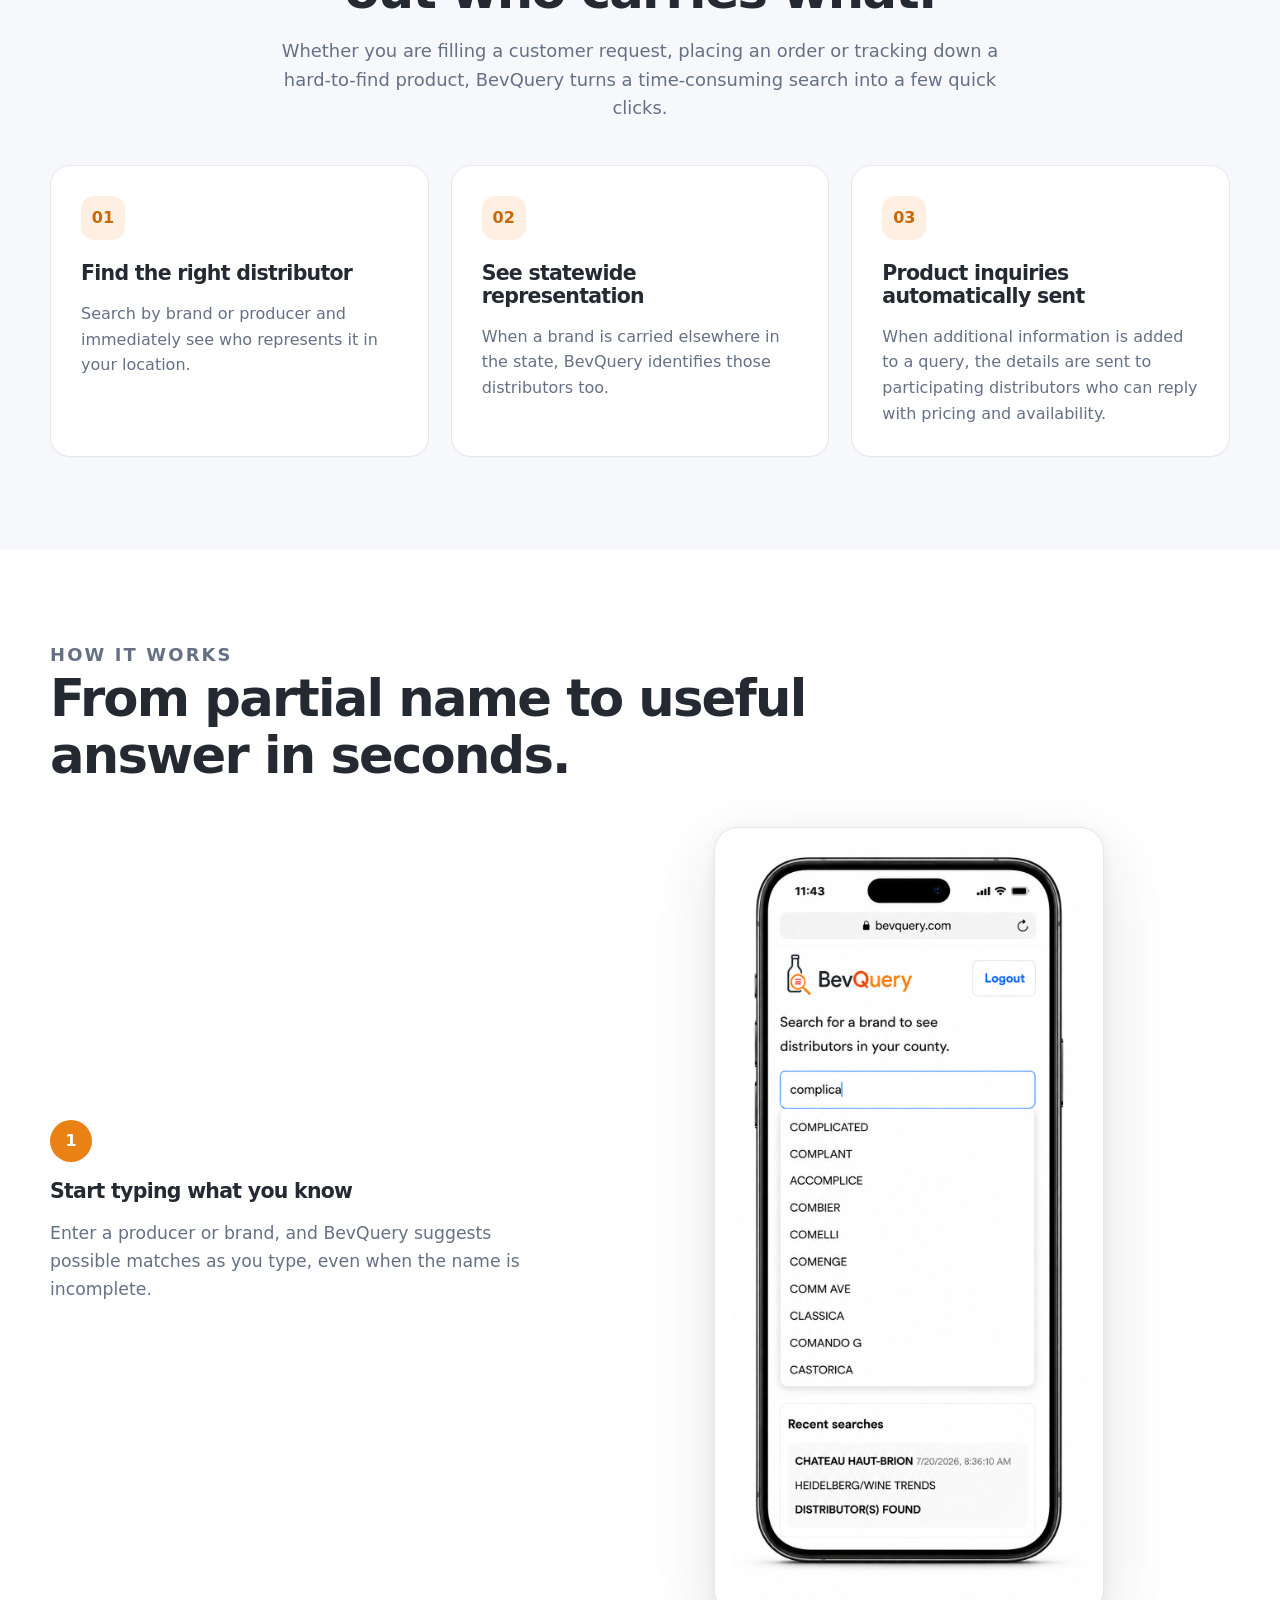
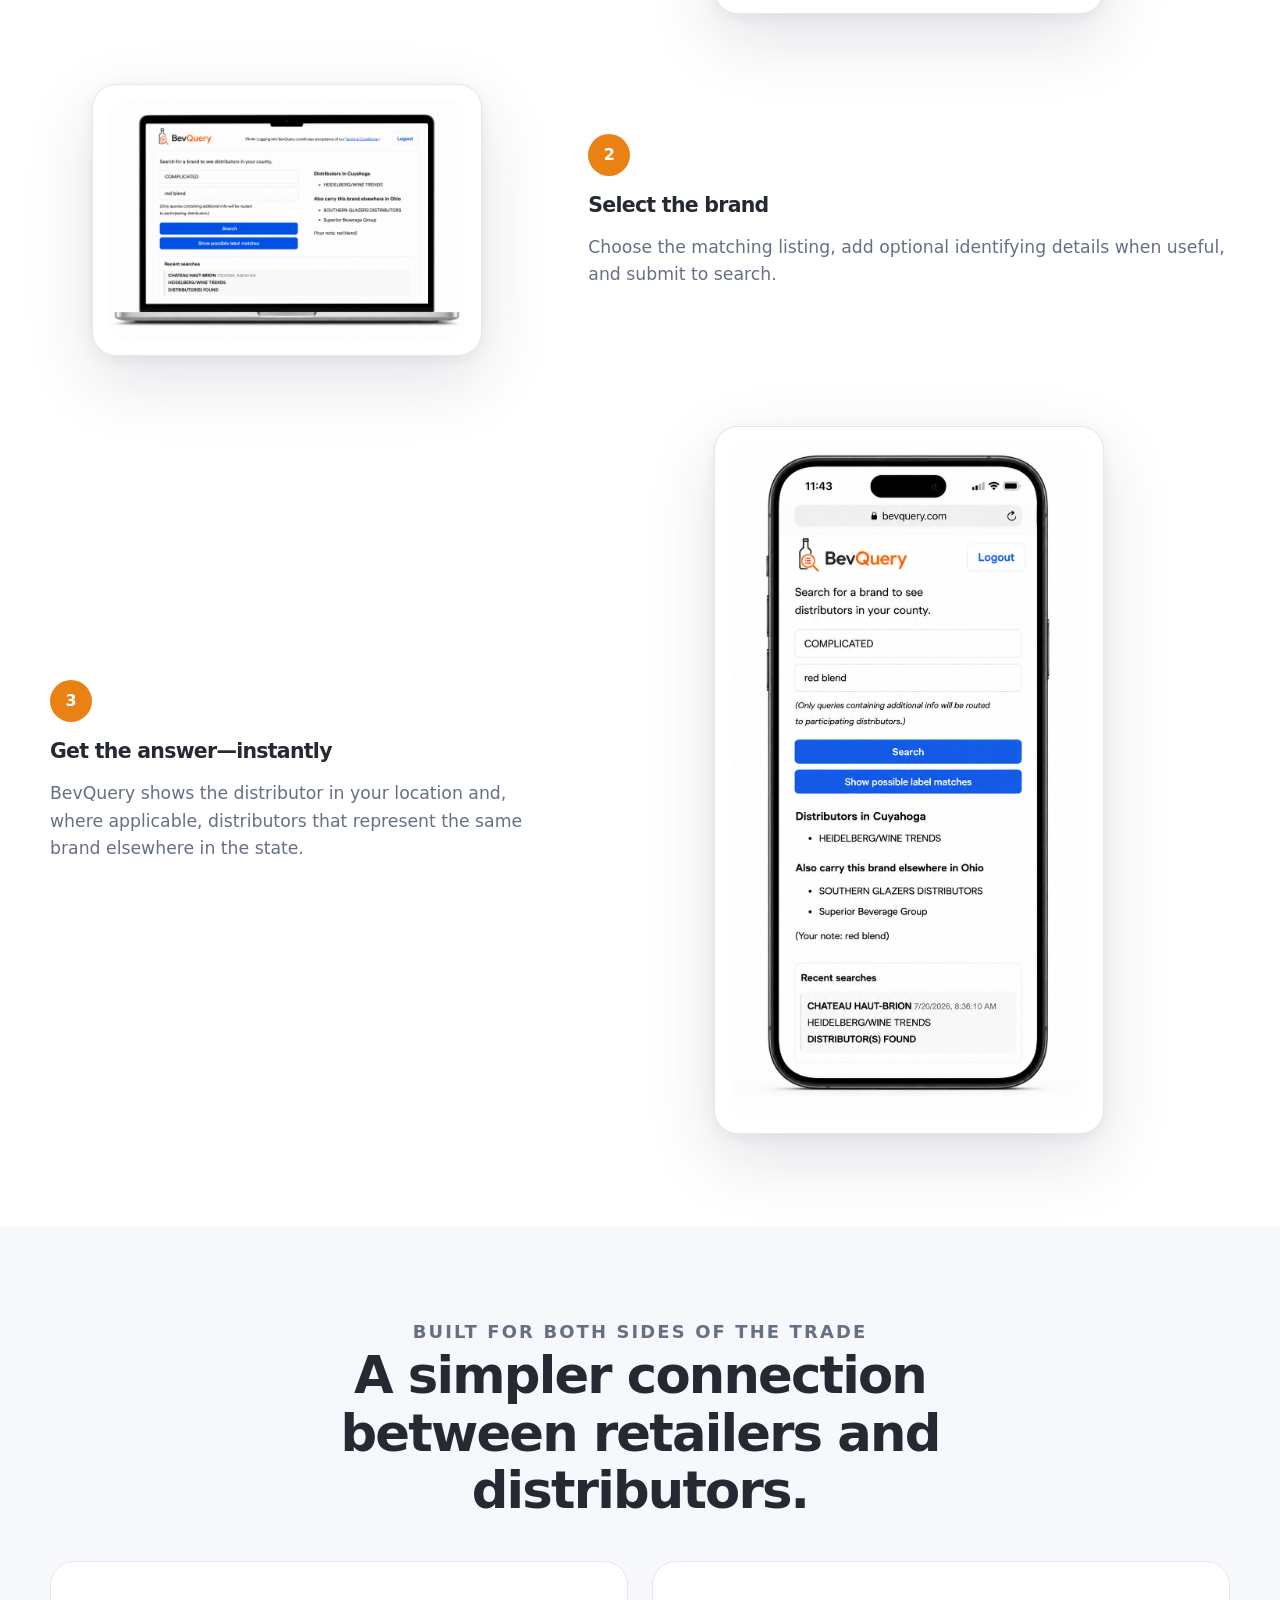
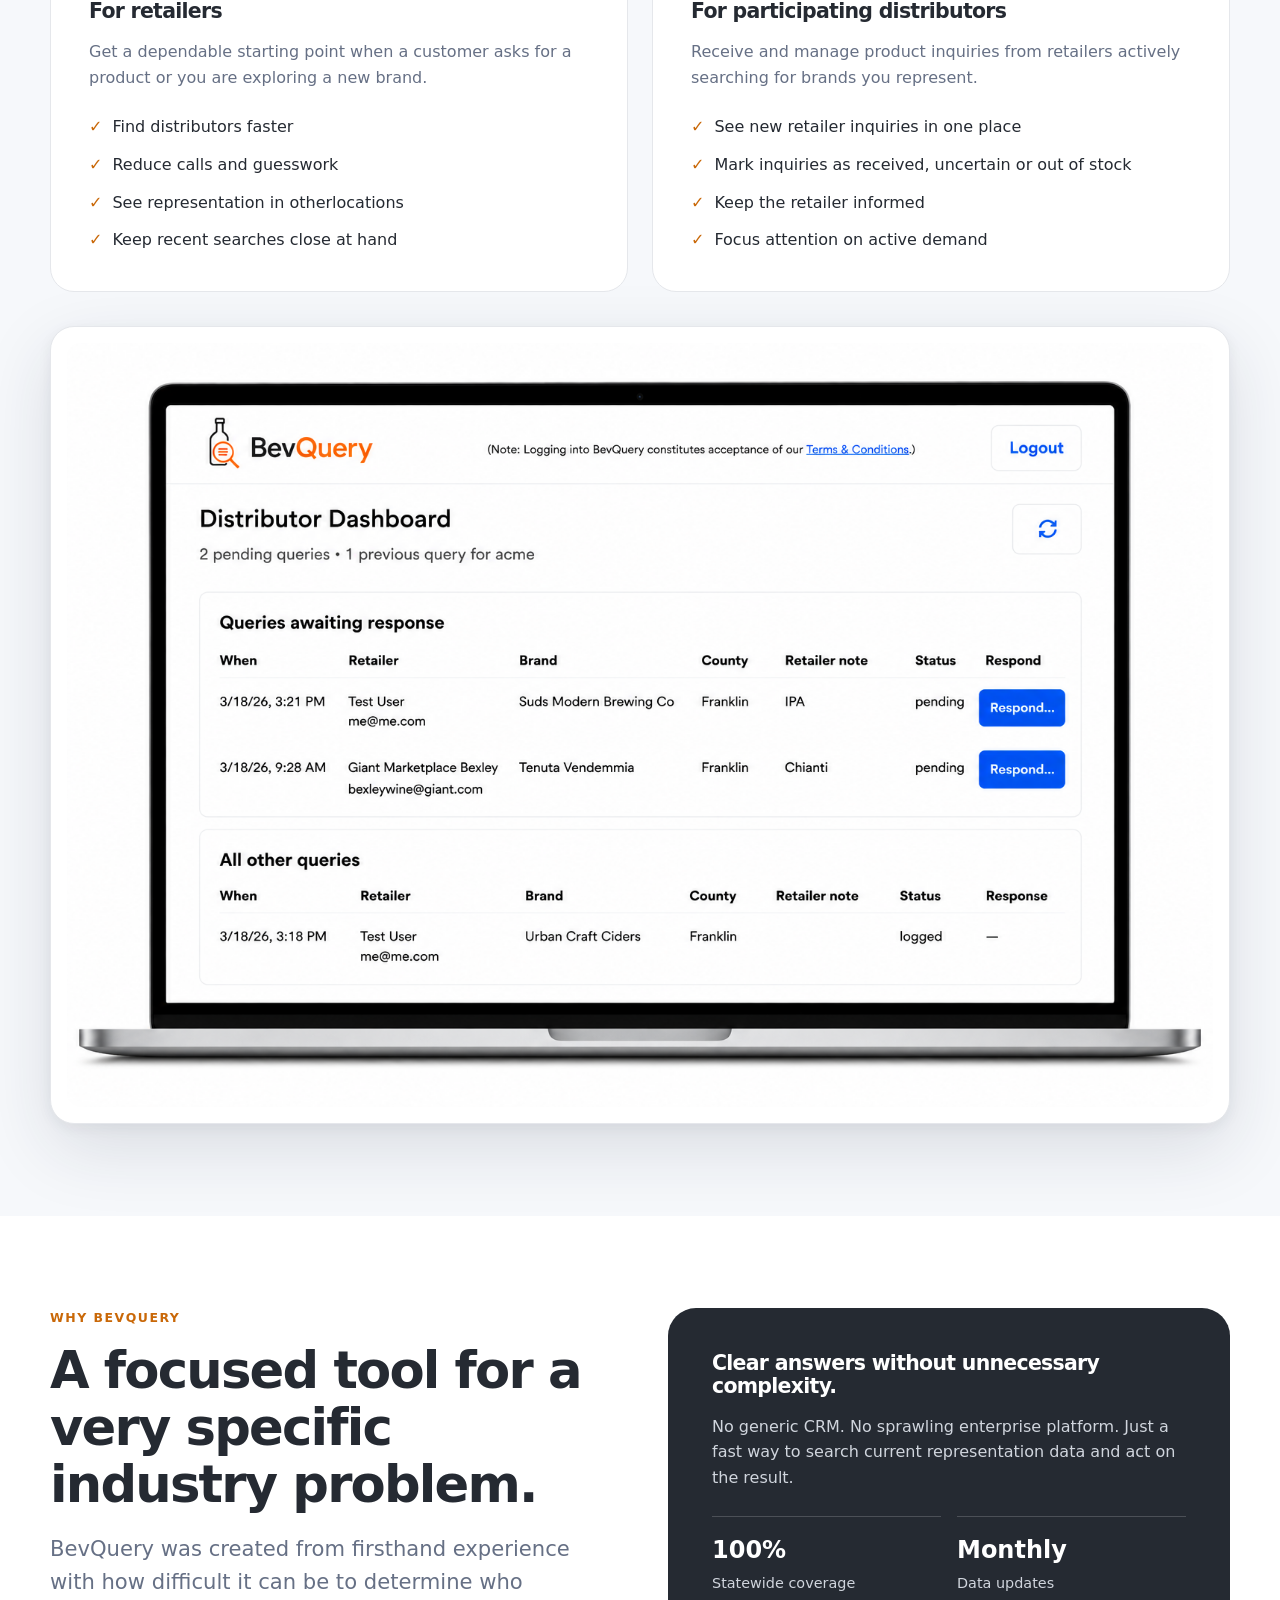
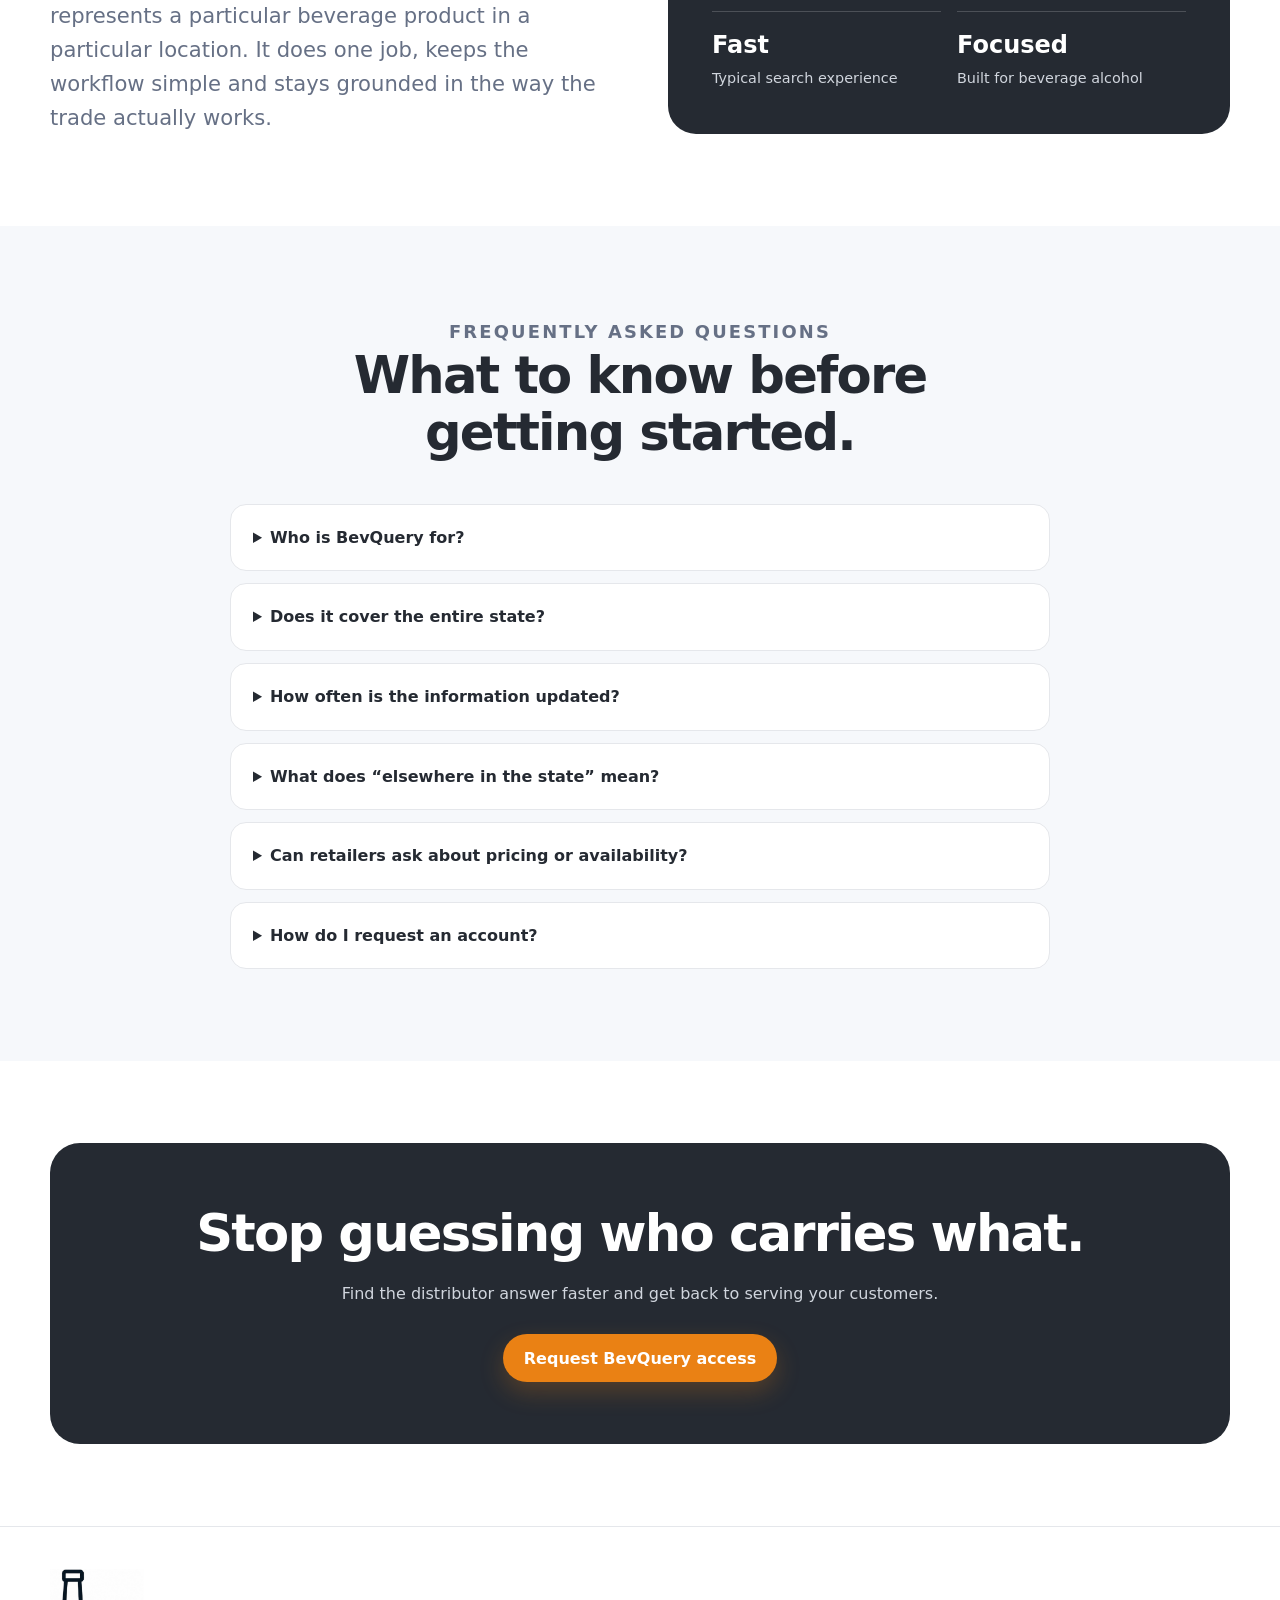
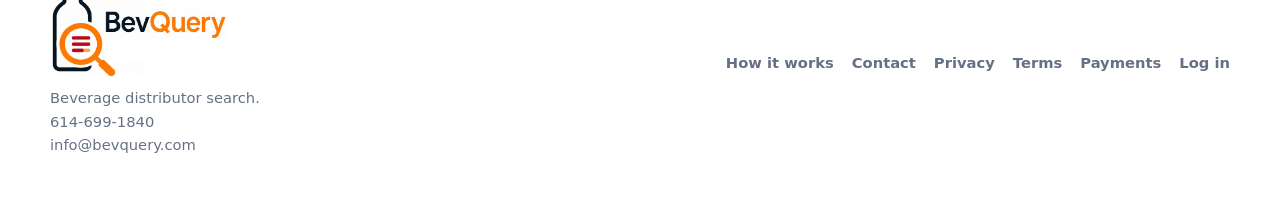
==== commit f6c28b0f: "Update index.html" ====
--- a/index.html
+++ b/index.html
@@ -159,7 +159,7 @@
 <footer class="site-footer">
   <div class="container footer-grid">
     <div class="footer-brand"><img src="images/logo-horiz.jpg" alt="BevQuery"><p>Beverage distributor search.</br>614-699-1840</br>info@bevquery.com</p></div>
-    <nav class="footer-links" aria-label="Footer navigation"><a href="#how-it-works">How it works</a><a href="contact.html">Contact</a><a href="privacy.html">Privacy</a><a href="terms.html">Terms</a><a href="https://bevquery.github.io/bevquery-app/">Log in</a></nav>
+    <nav class="footer-links" aria-label="Footer navigation"><a href="#how-it-works">How it works</a><a href="contact.html">Contact</a><a href="privacy.html">Privacy</a><a href="terms.html">Terms</a><a href="payments.html">Payments</a><a href="https://bevquery.github.io/bevquery-app/">Log in</a></nav>
   </div>
 </footer>
 
--- a/styles.css
+++ b/styles.css
@@ -245,3 +245,137 @@
   }
 }
 
+/* Homepage introduction video */
+#intro-video {
+  scroll-margin-top: 100px;
+}
+
+.video-heading {
+  max-width: 760px;
+  margin: 0 auto 24px;
+  text-align: center;
+}
+
+.video-heading h2 {
+  font-size: clamp(1.8rem, 3.5vw, 2.7rem);
+  margin-bottom: 12px;
+}
+
+.video-heading > p:last-child {
+  color: var(--muted);
+  margin: 0;
+}
+
+.intro-video {
+  position: relative;
+  width: 100%;
+  max-width: 900px;
+  margin-inline: auto;
+  aspect-ratio: 16 / 9;
+  overflow: hidden;
+  background: var(--ink);
+  border: 1px solid var(--line);
+  border-radius: var(--radius);
+  box-shadow: var(--shadow);
+}
+
+.video-preview {
+  position: absolute;
+  inset: 0;
+  display: block;
+  width: 100%;
+  height: 100%;
+  padding: 0;
+  border: 0;
+  background: var(--ink);
+  color: #fff;
+  cursor: pointer;
+  font: inherit;
+}
+
+.video-preview img {
+  width: 100%;
+  height: 100%;
+  object-fit: cover;
+}
+
+.video-preview::after {
+  content: "";
+  position: absolute;
+  inset: 0;
+  background: linear-gradient(
+    transparent 45%,
+    rgba(0, 0, 0, .75)
+  );
+}
+
+.video-play {
+  position: absolute;
+  z-index: 1;
+  top: 50%;
+  left: 50%;
+  display: grid;
+  place-items: center;
+  width: 76px;
+  height: 76px;
+  padding-left: 4px;
+  border-radius: 50%;
+  background: var(--orange);
+  box-shadow: 0 8px 30px rgba(0, 0, 0, .3);
+  font-size: 30px;
+  transform: translate(-50%, -50%);
+}
+
+.video-preview:hover .video-play {
+  background: var(--orange-dark);
+}
+
+.video-preview:focus-visible {
+  outline: 4px solid var(--orange);
+  outline-offset: -6px;
+}
+
+.video-caption {
+  position: absolute;
+  z-index: 1;
+  bottom: 20px;
+  left: 16px;
+  right: 16px;
+  text-align: center;
+  font-weight: 750;
+}
+
+.intro-video iframe {
+  position: absolute;
+  inset: 0;
+  width: 100%;
+  height: 100%;
+  border: 0;
+}
+
+.video-fallback {
+  margin: 16px 0 0;
+  text-align: center;
+  font-size: .9rem;
+}
+
+.video-fallback a {
+  color: var(--orange-dark);
+}
+
+@media (max-width: 620px) {
+  .video-play {
+    width: 58px;
+    height: 58px;
+    font-size: 24px;
+  }
+
+  .video-caption {
+    bottom: 12px;
+    font-size: .9rem;
+  }
+
+  .intro-video {
+    border-radius: 18px;
+  }
+}
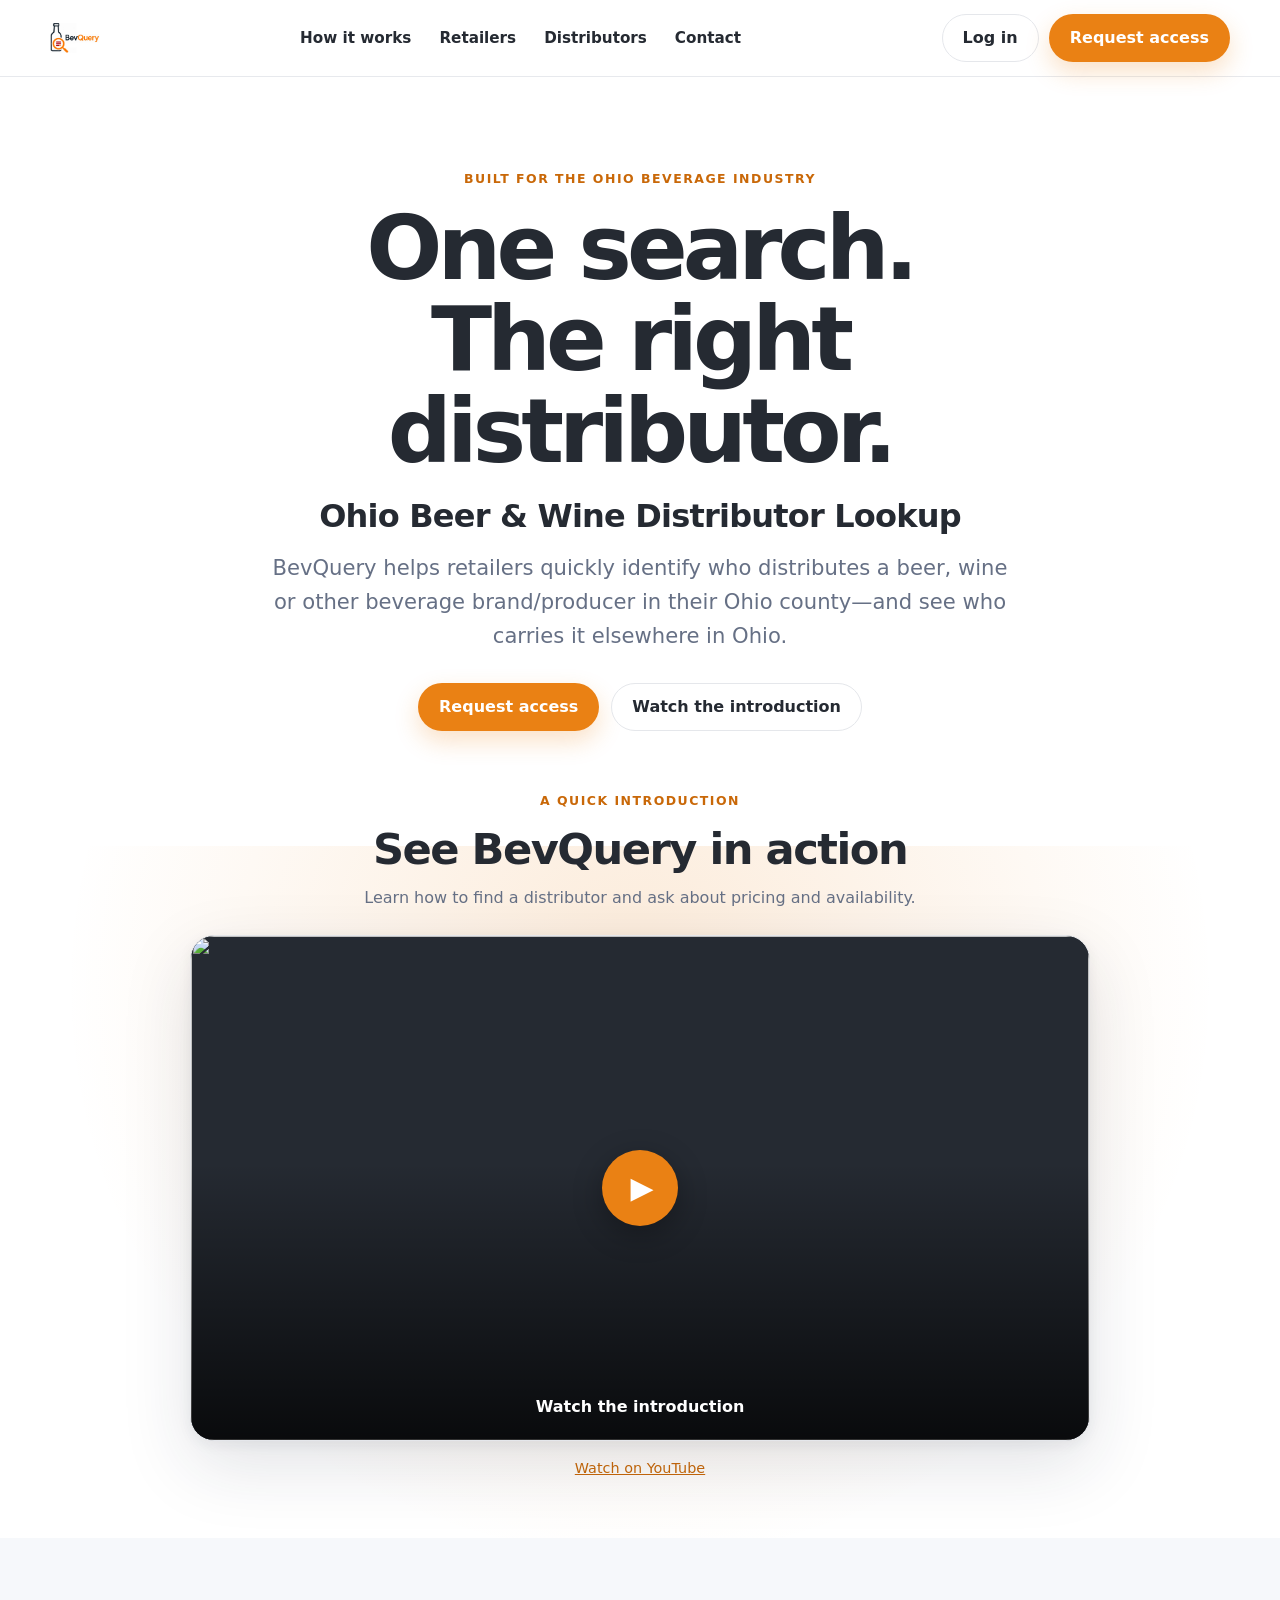
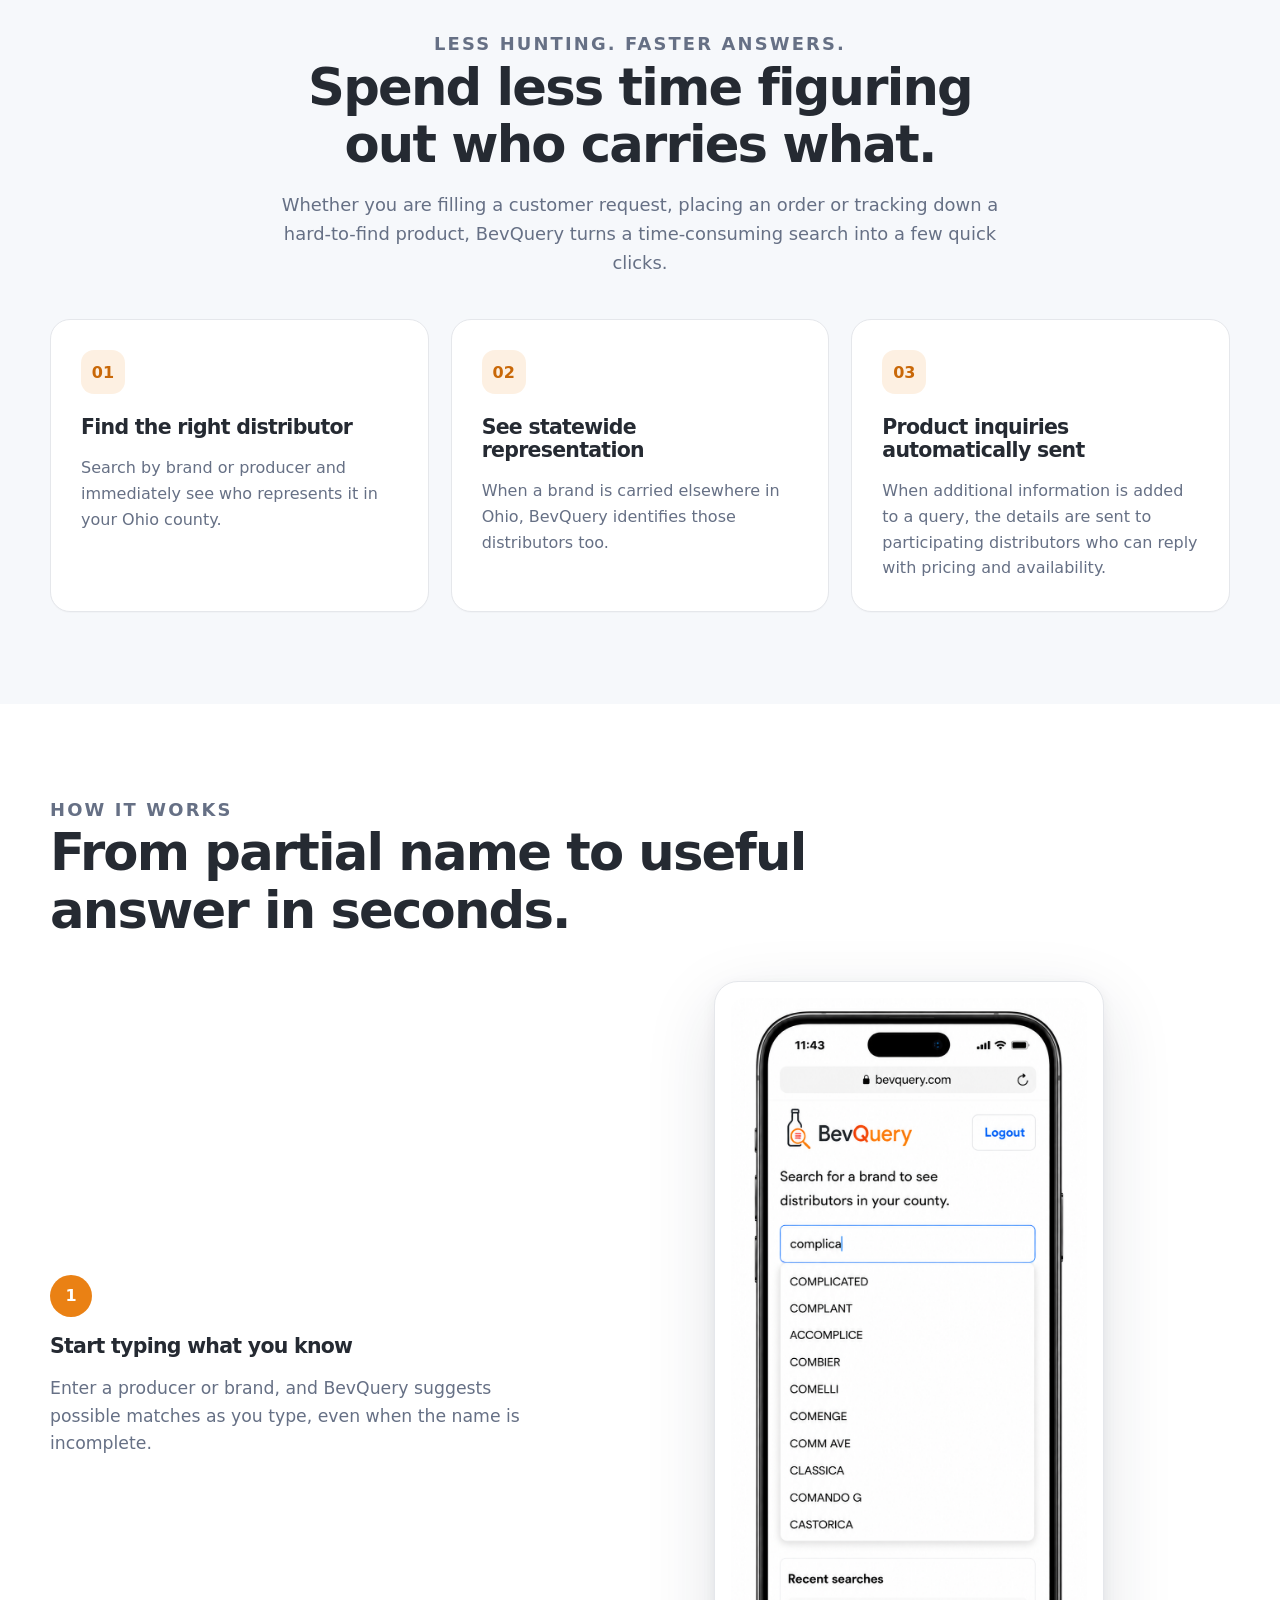
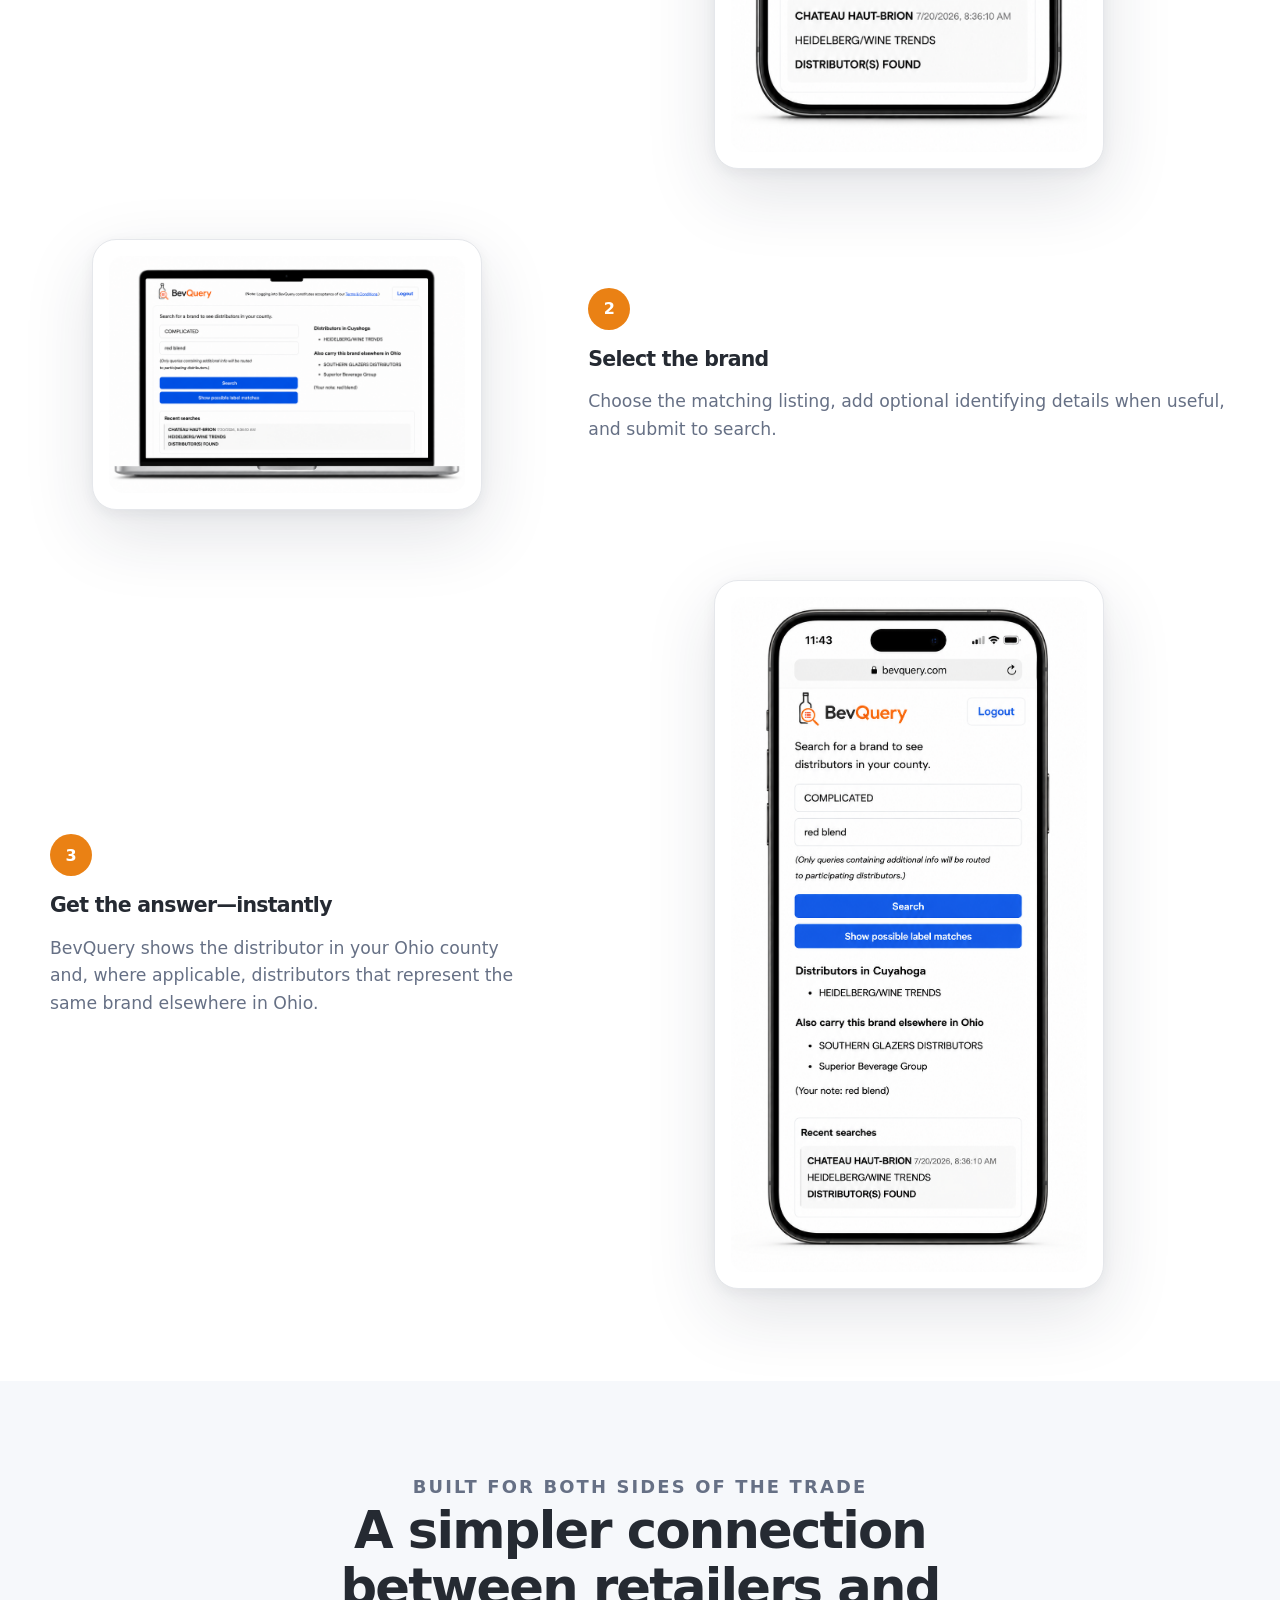
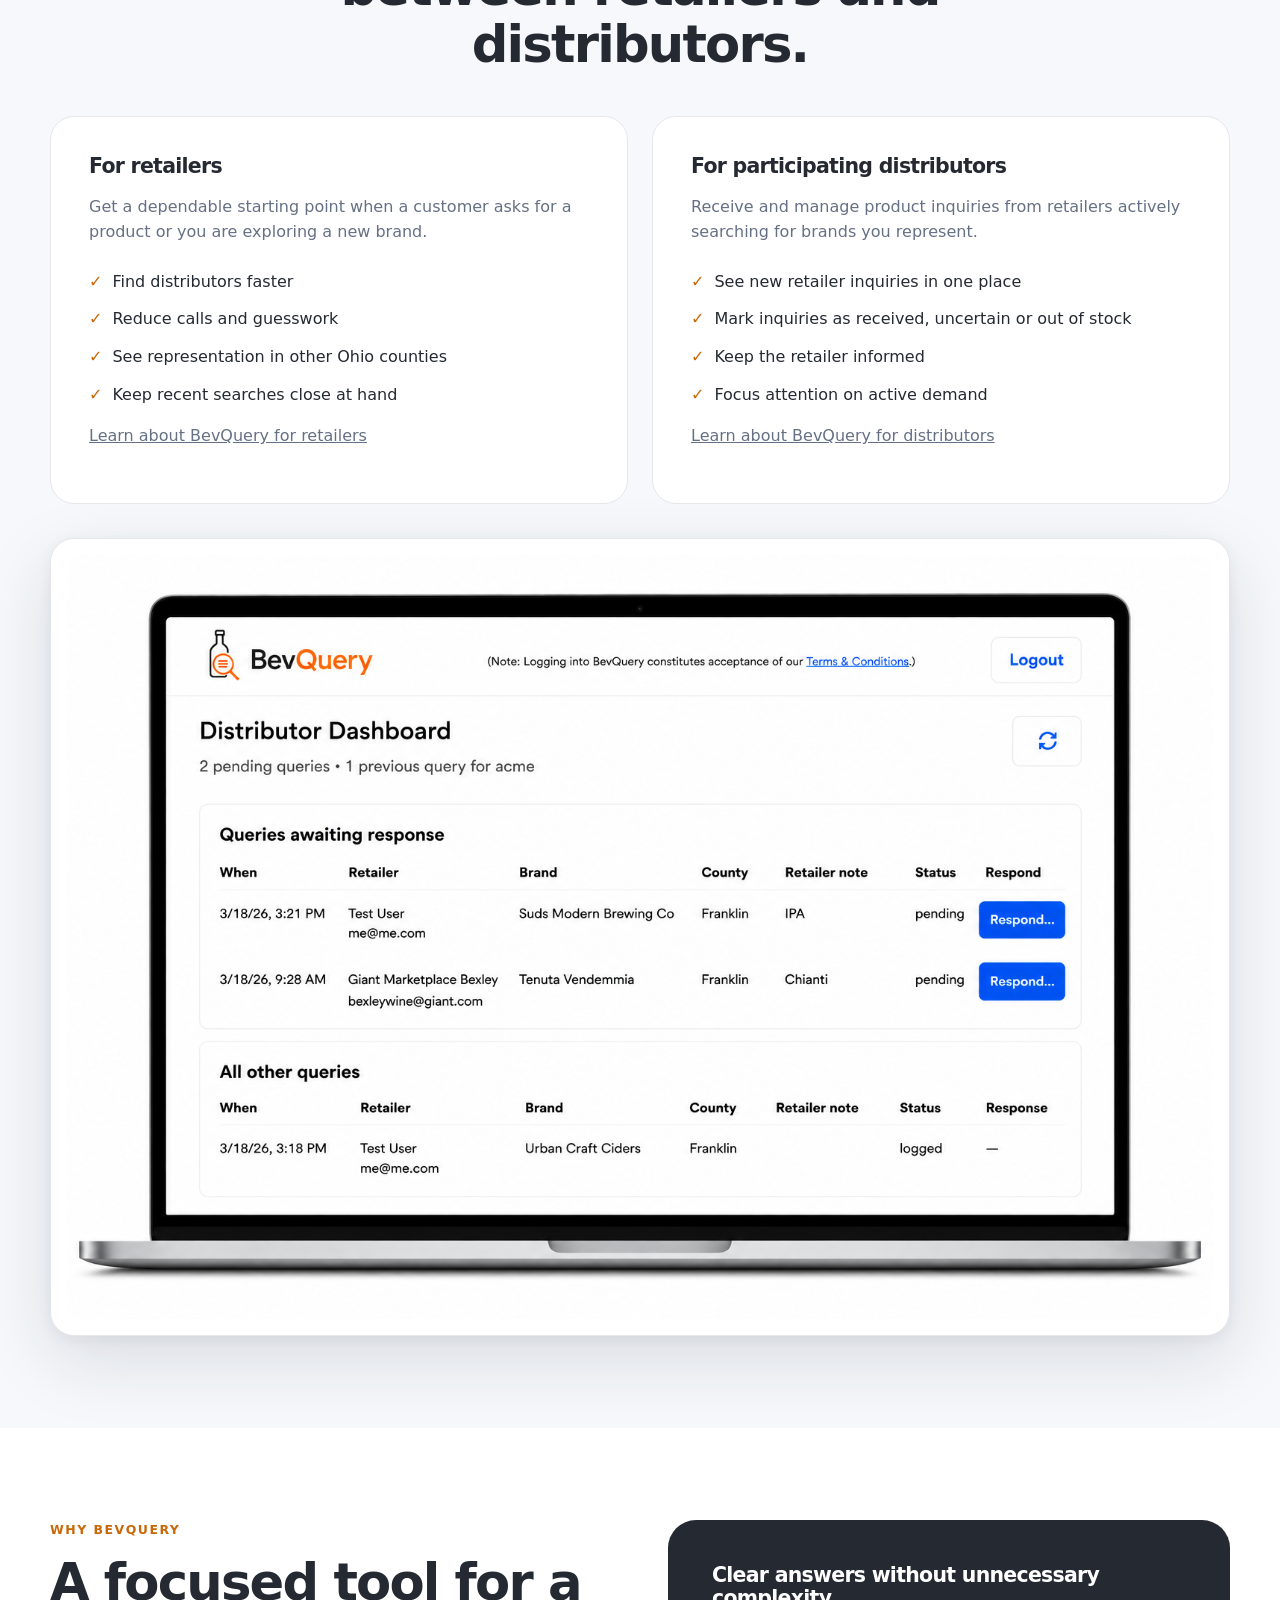
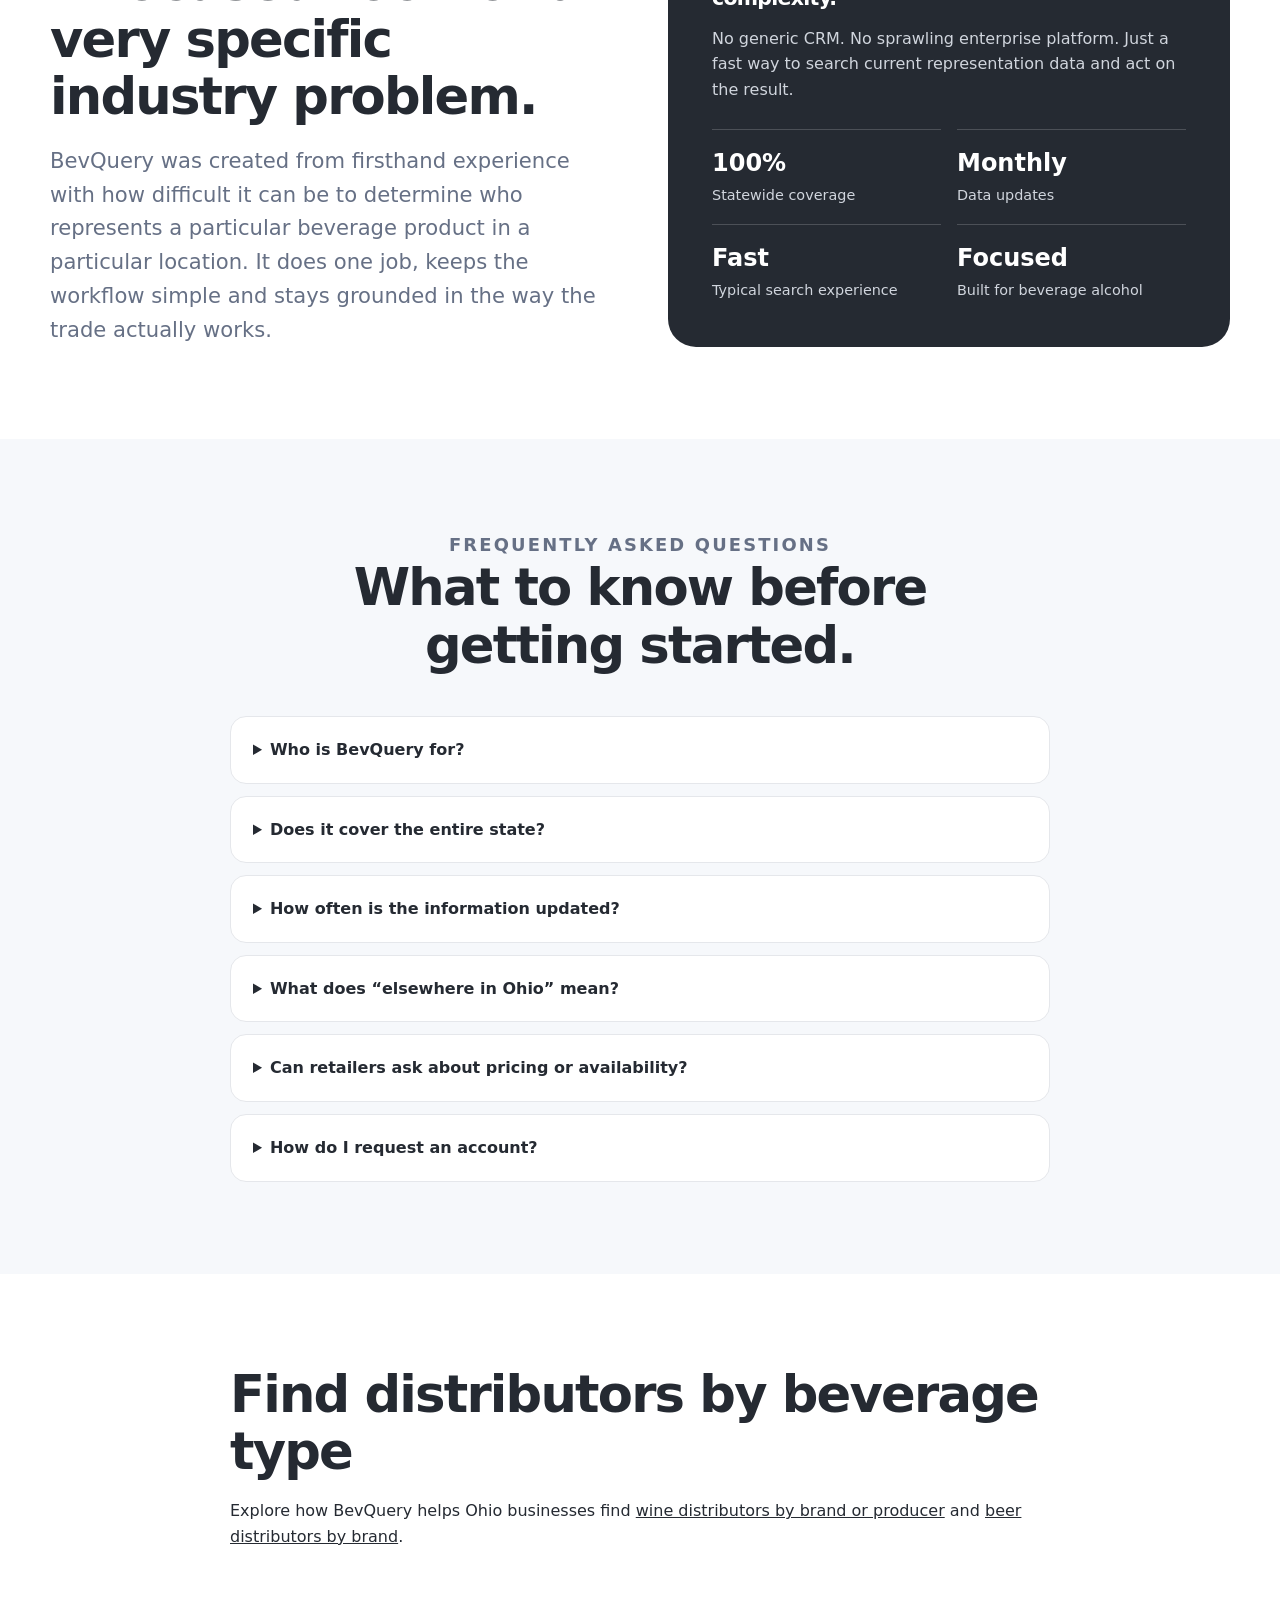
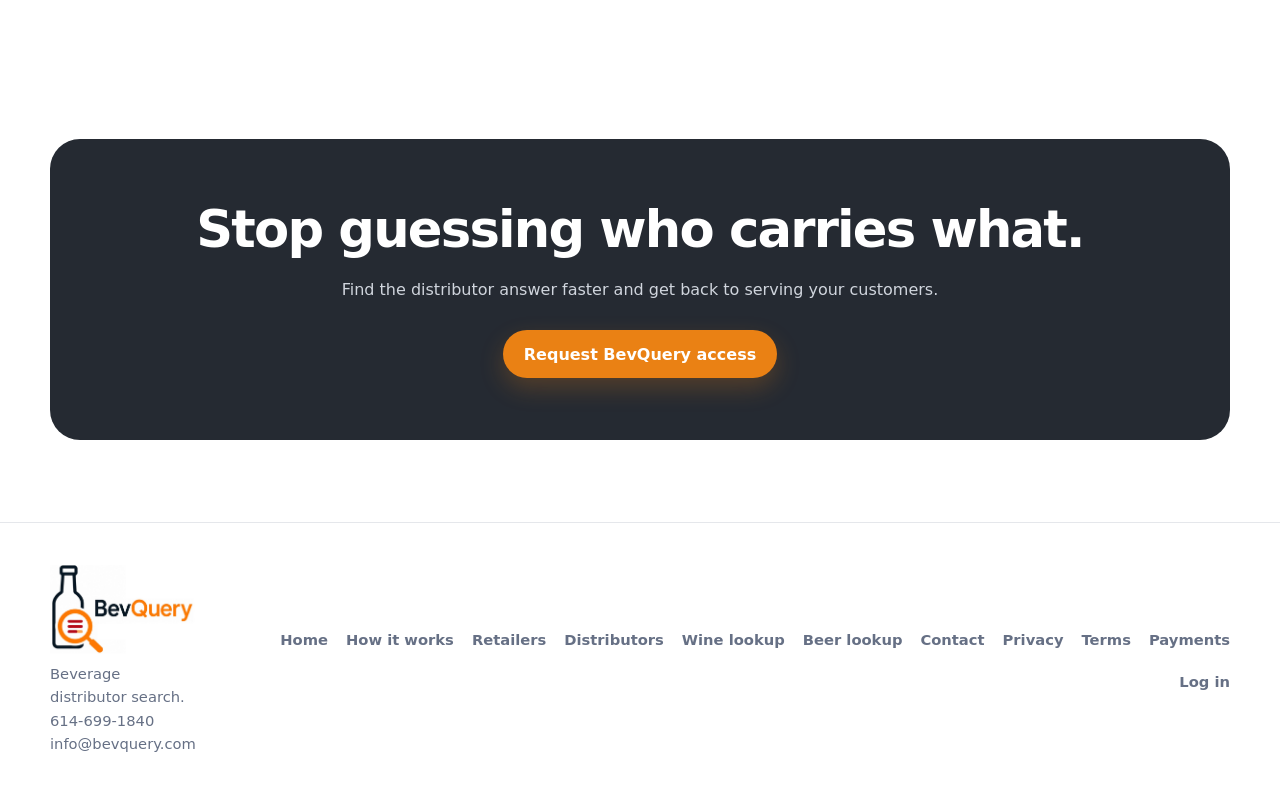
==== commit 36a6d28f: "Add files via upload" ====
--- a/index.html
+++ b/index.html
@@ -3,14 +3,53 @@
 <head>
   <meta charset="utf-8">
   <meta name="viewport" content="width=device-width, initial-scale=1">
-  <title>BevQuery | Find Beverage Distributors Fast</title>
-  <meta name="description" content="BevQuery helps beverage retailers identify distributors for alcohol beverage products in their location—and see who carries the brand elsewhere in the state.">
-  <meta property="og:title" content="BevQuery | One search. The right distributor.">
-  <meta property="og:description" content="Find the distributor for beer, wine or other brand/producer in seconds.">
-  <meta property="og:type" content="website">
-  <meta property="og:url" content="https://bevquery.com/">
-  <link rel="icon" href="images/logo-mark.png" type="image/png+xml">
+  <title>Ohio Beer &amp; Wine Distributor Lookup | BevQuery</title>
+  <meta name="description" content="Find beer and wine distributors by brand, producer and county in Ohio. BevQuery helps beverage retailers and distributors identify representation and manage product inquiries.">
+  <link rel="icon" href="/images/logo-mark.png" type="image/png">
   <link rel="stylesheet" href="styles.css">
+
+<link rel="canonical" href="https://www.bevquery.com/">
+<meta property="og:title" content="Ohio Beer &amp; Wine Distributor Lookup | BevQuery">
+<meta property="og:description" content="Find beer and wine distributors by brand, producer and county in Ohio. BevQuery helps beverage retailers and distributors identify representation and manage product inquiries.">
+<meta property="og:type" content="website">
+<meta property="og:url" content="https://www.bevquery.com/">
+<meta property="og:image" content="https://www.bevquery.com/images/logo-horiz.png">
+<meta property="og:site_name" content="BevQuery">
+<meta name="twitter:card" content="summary">
+<script type="application/ld+json">{
+  "@context": "https://schema.org",
+  "@graph": [
+    {
+      "@type": "Organization",
+      "@id": "https://www.bevquery.com/#organization",
+      "name": "BevQuery",
+      "legalName": "KJM Products, Ltd.",
+      "url": "https://www.bevquery.com/",
+      "logo": "https://www.bevquery.com/images/logo-horiz.png",
+      "email": "info@bevquery.com"
+    },
+    {
+      "@type": "WebSite",
+      "@id": "https://www.bevquery.com/#website",
+      "url": "https://www.bevquery.com/",
+      "name": "BevQuery",
+      "publisher": {
+        "@id": "https://www.bevquery.com/#organization"
+      }
+    },
+    {
+      "@type": "WebApplication",
+      "name": "BevQuery",
+      "url": "https://bevquery.github.io/bevquery-app/",
+      "applicationCategory": "BusinessApplication",
+      "operatingSystem": "Web browser",
+      "description": "Ohio beer and wine distributor representation lookup by brand and county for beverage industry businesses.",
+      "provider": {
+        "@id": "https://www.bevquery.com/#organization"
+      }
+    }
+  ]
+}</script>
 </head>
 
   <body>
@@ -18,11 +57,11 @@
   <a class="skip-link" href="#main">Skip to content</a>
 <header class="site-header">
   <div class="container nav">
-    <a class="brand" href="index.html" aria-label="BevQuery home"><img src="images/logo-horiz.jpg" alt="BevQuery" style="height:30px; width:auto;"></a>
+    <a class="brand" href="/" aria-label="BevQuery home"><img src="images/logo-horiz.jpg" alt="BevQuery" style="height:30px; width:auto;"></a>
     <nav class="nav-links" aria-label="Primary navigation">
       <a href="#how-it-works">How it works</a>
-      <a href="#retailers">Retailers</a>
-      <a href="#distributors">Distributors</a>
+      <a href="/retailers/">Retailers</a>
+      <a href="/distributors/">Distributors</a>
       <a href="contact.html">Contact</a>
     </nav>
     <div class="nav-cta">
@@ -36,9 +75,10 @@
   <section class="hero">
     <div class="container">
       <div class="hero-copy">
-        <p class="eyebrow">Built for beverage retailers, on-premise and distributors</p>
-        <h1>One search.<br>The right distributor.</h1>
-        <p class="lead">BevQuery helps retailers quickly identify who distributes a beer, wine or other beverage brand/producer in their location—and see who carries it elsewhere in the state.</p>
+        <p class="eyebrow">Built for the Ohio beverage industry</p>
+        <p class="hero-tagline">One search.<br>The right distributor.</p>
+        <h1 class="seo-hero-heading">Ohio Beer &amp; Wine Distributor Lookup</h1>
+        <p class="lead">BevQuery helps retailers quickly identify who distributes a beer, wine or other beverage brand/producer in their Ohio county—and see who carries it elsewhere in Ohio.</p>
         <div class="hero-actions">
           <a class="button button-primary" href="contact.html">Request access</a>
           <a class="button button-secondary" href="#intro-video">Watch the introduction</a>
@@ -85,8 +125,8 @@
         <p>Whether you are filling a customer request, placing an order or tracking down a hard-to-find product, BevQuery turns a time-consuming search into a few quick clicks.</p>
       </div>
       <div class="card-grid">
-        <article class="card"><div class="icon">01</div><h3>Find the right distributor</h3><p>Search by brand or producer and immediately see who represents it in your location.</p></article>
-        <article class="card"><div class="icon">02</div><h3>See statewide representation</h3><p>When a brand is carried elsewhere in the state, BevQuery identifies those distributors too.</p></article>
+        <article class="card"><div class="icon">01</div><h3>Find the right distributor</h3><p>Search by brand or producer and immediately see who represents it in your Ohio county.</p></article>
+        <article class="card"><div class="icon">02</div><h3>See statewide representation</h3><p>When a brand is carried elsewhere in Ohio, BevQuery identifies those distributors too.</p></article>
         <article class="card"><div class="icon">03</div><h3>Product inquiries automatically sent</h3><p>When additional information is added to a query, the details are sent to participating distributors who can reply with pricing and availability.</p></article>
       </div>
     </div>
@@ -101,15 +141,15 @@
       <div class="steps">
         <article class="step">
           <div class="step-copy"><div class="step-number">1</div><h3>Start typing what you know</h3><p>Enter a producer or brand, and BevQuery suggests possible matches as you type, even when the name is incomplete.</p></div>
-          <div class="step-media"><div class="product-frame portrait"><img src="images/autocomplete.png" alt="BevQuery provides multiples suggestions - even for a partially entered brand name"></div></div>
+          <div class="step-media"><div class="product-frame portrait"><img loading="lazy" decoding="async" src="images/autocomplete.png" alt="BevQuery provides multiples suggestions - even for a partially entered brand name"></div></div>
         </article>
         <article class="step">
           <div class="step-copy"><div class="step-number">2</div><h3>Select the brand</h3><p>Choose the matching listing, add optional identifying details when useful, and submit to search.</p></div>
-          <div class="step-media"><div class="product-frame portrait"><img src="images/search-home.png" alt="BevQuery brand search screen with recent searches"></div></div>
+          <div class="step-media"><div class="product-frame portrait"><img loading="lazy" decoding="async" src="images/search-home.png" alt="BevQuery brand search screen with recent searches"></div></div>
         </article>
         <article class="step">
-          <div class="step-copy"><div class="step-number">3</div><h3>Get the answer—instantly</h3><p>BevQuery shows the distributor in your location and, where applicable, distributors that represent the same brand elsewhere in the state.</p></div>
-          <div class="step-media"><div class="product-frame portrait"><img src="images/search-results.png" alt="BevQuery results showing local and statewide distributor representation"></div></div>
+          <div class="step-copy"><div class="step-number">3</div><h3>Get the answer—instantly</h3><p>BevQuery shows the distributor in your Ohio county and, where applicable, distributors that represent the same brand elsewhere in Ohio.</p></div>
+          <div class="step-media"><div class="product-frame portrait"><img loading="lazy" decoding="async" src="images/search-results.png" alt="BevQuery results showing local and statewide distributor representation"></div></div>
         </article>
       </div>
     </div>
@@ -119,10 +159,10 @@
     <div class="container">
       <div class="section-heading center"><p class="eyebrow">Built for both sides of the trade</p><h2>A simpler connection between retailers and distributors.</h2></div>
       <div class="audience-grid">
-        <article class="audience"><h3>For retailers</h3><p>Get a dependable starting point when a customer asks for a product or you are exploring a new brand.</p><ul class="check-list"><li>Find distributors faster</li><li>Reduce calls and guesswork</li><li>See representation in otherlocations</li><li>Keep recent searches close at hand</li></ul></article>
-        <article class="audience" id="distributors"><h3>For participating distributors</h3><p>Receive and manage product inquiries from retailers actively searching for brands you represent.</p><ul class="check-list"><li>See new retailer inquiries in one place</li><li>Mark inquiries as received, uncertain or out of stock</li><li>Keep the retailer informed</li><li>Focus attention on active demand</li></ul></article>
-      </div>
-      <div class="dashboard-wrap"><div class="product-frame"><img src="images/distributor-dashboard.png" alt="BevQuery distributor dashboard showing pending retailer inquiries and response buttons"></div></div>
+        <article class="audience"><h3>For retailers</h3><p>Get a dependable starting point when a customer asks for a product or you are exploring a new brand.</p><ul class="check-list"><li>Find distributors faster</li><li>Reduce calls and guesswork</li><li>See representation in other Ohio counties</li><li>Keep recent searches close at hand</li></ul><p><a href="/retailers/">Learn about BevQuery for retailers</a></p></article>
+        <article class="audience" id="distributors"><h3>For participating distributors</h3><p>Receive and manage product inquiries from retailers actively searching for brands you represent.</p><ul class="check-list"><li>See new retailer inquiries in one place</li><li>Mark inquiries as received, uncertain or out of stock</li><li>Keep the retailer informed</li><li>Focus attention on active demand</li></ul><p><a href="/distributors/">Learn about BevQuery for distributors</a></p></article>
+      </div>
+      <div class="dashboard-wrap"><div class="product-frame"><img loading="lazy" decoding="async" src="images/distributor-dashboard.png" alt="BevQuery distributor dashboard showing pending retailer inquiries and response buttons"></div></div>
     </div>
   </section>
 
@@ -137,16 +177,17 @@
     <div class="narrow">
       <div class="section-heading center"><p class="eyebrow">Frequently asked questions</p><h2>What to know before getting started.</h2></div>
       <div class="faq">
-        <details><summary>Who is BevQuery for?</summary><p>BevQuery is designed for licensed beverage retailers, resturants, bars, clubs and distributors.</p></details>
-        <details><summary>Does it cover the entire state?</summary><p>Yes. BevQuery provides statewide coverage.</p></details>
+        <details><summary>Who is BevQuery for?</summary><p>BevQuery is designed for licensed beverage retailers, restaurants, bars, clubs and distributors.</p></details>
+        <details><summary>Does it cover the entire state?</summary><p>Yes. BevQuery provides coverage across Ohio.</p></details>
         <details><summary>How often is the information updated?</summary><p>The representation data is updated monthly.</p></details>
-        <details><summary>What does “elsewhere in the state” mean?</summary><p>When a brand is not represented by the same distributor statewide, BevQuery can show distributors that carry it in other parts of the state. This is representation information—not distributor contact information or a list of other brands they carry.</p></details>
+        <details><summary>What does “elsewhere in Ohio” mean?</summary><p>When a brand is not represented by the same distributor statewide, BevQuery can show distributors that carry it in other parts of the state. This is representation information—not distributor contact information or a list of other brands they carry.</p></details>
         <details><summary>Can retailers ask about pricing or availability?</summary><p>When retailers submit additional information about the product they're looking for, BevQuery automatically submits that request to participating distributors. The distributor can then review and respond from their dashboard with pricing and availability information.</p></details>
         <details><summary>How do I request an account?</summary><p>Use the contact page to tell us about your business and request access.</p></details>
       </div>
     </div>
   </section>
 
+  <section class="section"><div class="narrow"><h2>Find distributors by beverage type</h2><p>Explore how BevQuery helps Ohio businesses find <a href="/wine-distributor-lookup.html">wine distributors by brand or producer</a> and <a href="/beer-distributor-lookup.html">beer distributors by brand</a>.</p></div></section>
   <section class="cta-band">
     <div class="container cta-inner">
       <h2>Stop guessing who carries what.</h2>
@@ -158,8 +199,8 @@
 
 <footer class="site-footer">
   <div class="container footer-grid">
-    <div class="footer-brand"><img src="images/logo-horiz.jpg" alt="BevQuery"><p>Beverage distributor search.</br>614-699-1840</br>info@bevquery.com</p></div>
-    <nav class="footer-links" aria-label="Footer navigation"><a href="#how-it-works">How it works</a><a href="contact.html">Contact</a><a href="privacy.html">Privacy</a><a href="terms.html">Terms</a><a href="payments.html">Payments</a><a href="https://bevquery.github.io/bevquery-app/">Log in</a></nav>
+    <div class="footer-brand"><img src="images/logo-horiz.jpg" alt="BevQuery"><p>Beverage distributor search.<br>614-699-1840<br>info@bevquery.com</p></div>
+    <nav class="footer-links" aria-label="Footer navigation"><a href="/">Home</a><a href="/#how-it-works">How it works</a><a href="/retailers/">Retailers</a><a href="/distributors/">Distributors</a><a href="/wine-distributor-lookup.html">Wine lookup</a><a href="/beer-distributor-lookup.html">Beer lookup</a><a href="/contact.html">Contact</a><a href="/privacy.html">Privacy</a><a href="/terms.html">Terms</a><a href="/payments.html">Payments</a><a href="https://bevquery.github.io/bevquery-app/">Log in</a></nav>
   </div>
 </footer>
 
--- a/styles.css
+++ b/styles.css
@@ -379,3 +379,12 @@
     border-radius: 18px;
   }
 }
+
+/* SEO landing pages and homepage heading hierarchy */
+.hero-tagline { font-size: clamp(2.8rem, 7vw, 5.6rem); line-height: 1.02; font-weight: 800; letter-spacing: -.055em; color: var(--ink); margin: 0 0 20px; }
+.hero .seo-hero-heading { font-size: clamp(1.35rem, 3vw, 2rem); line-height: 1.2; letter-spacing: -.025em; margin: 0 0 16px; }
+.seo-landing .page-hero { padding: 65px 0 45px; }
+.seo-landing .prose { padding-top: 30px; }
+.seo-landing .prose img { max-width: 100%; height: auto; }
+.seo-landing .prose .product-frame { max-width: 820px; margin: 32px auto; }
+.seo-landing .prose .portrait { max-width: 350px; }
